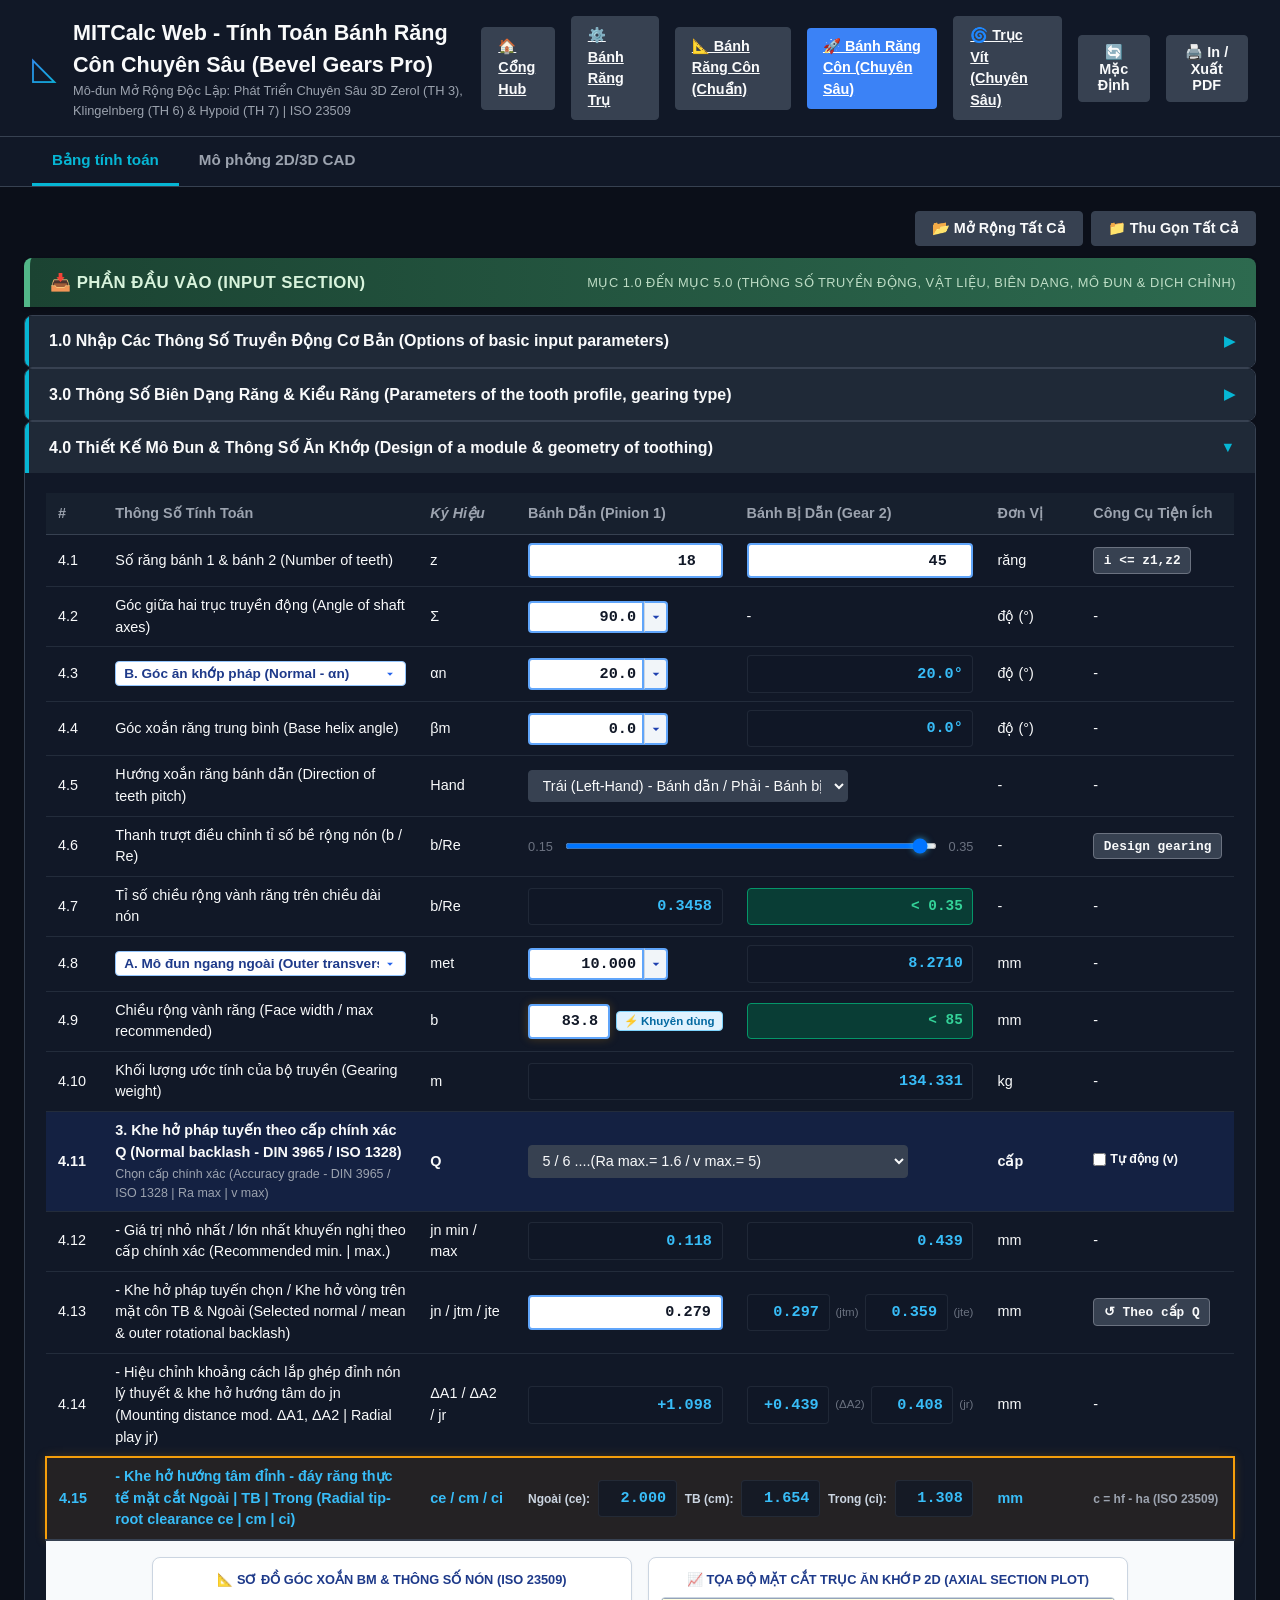
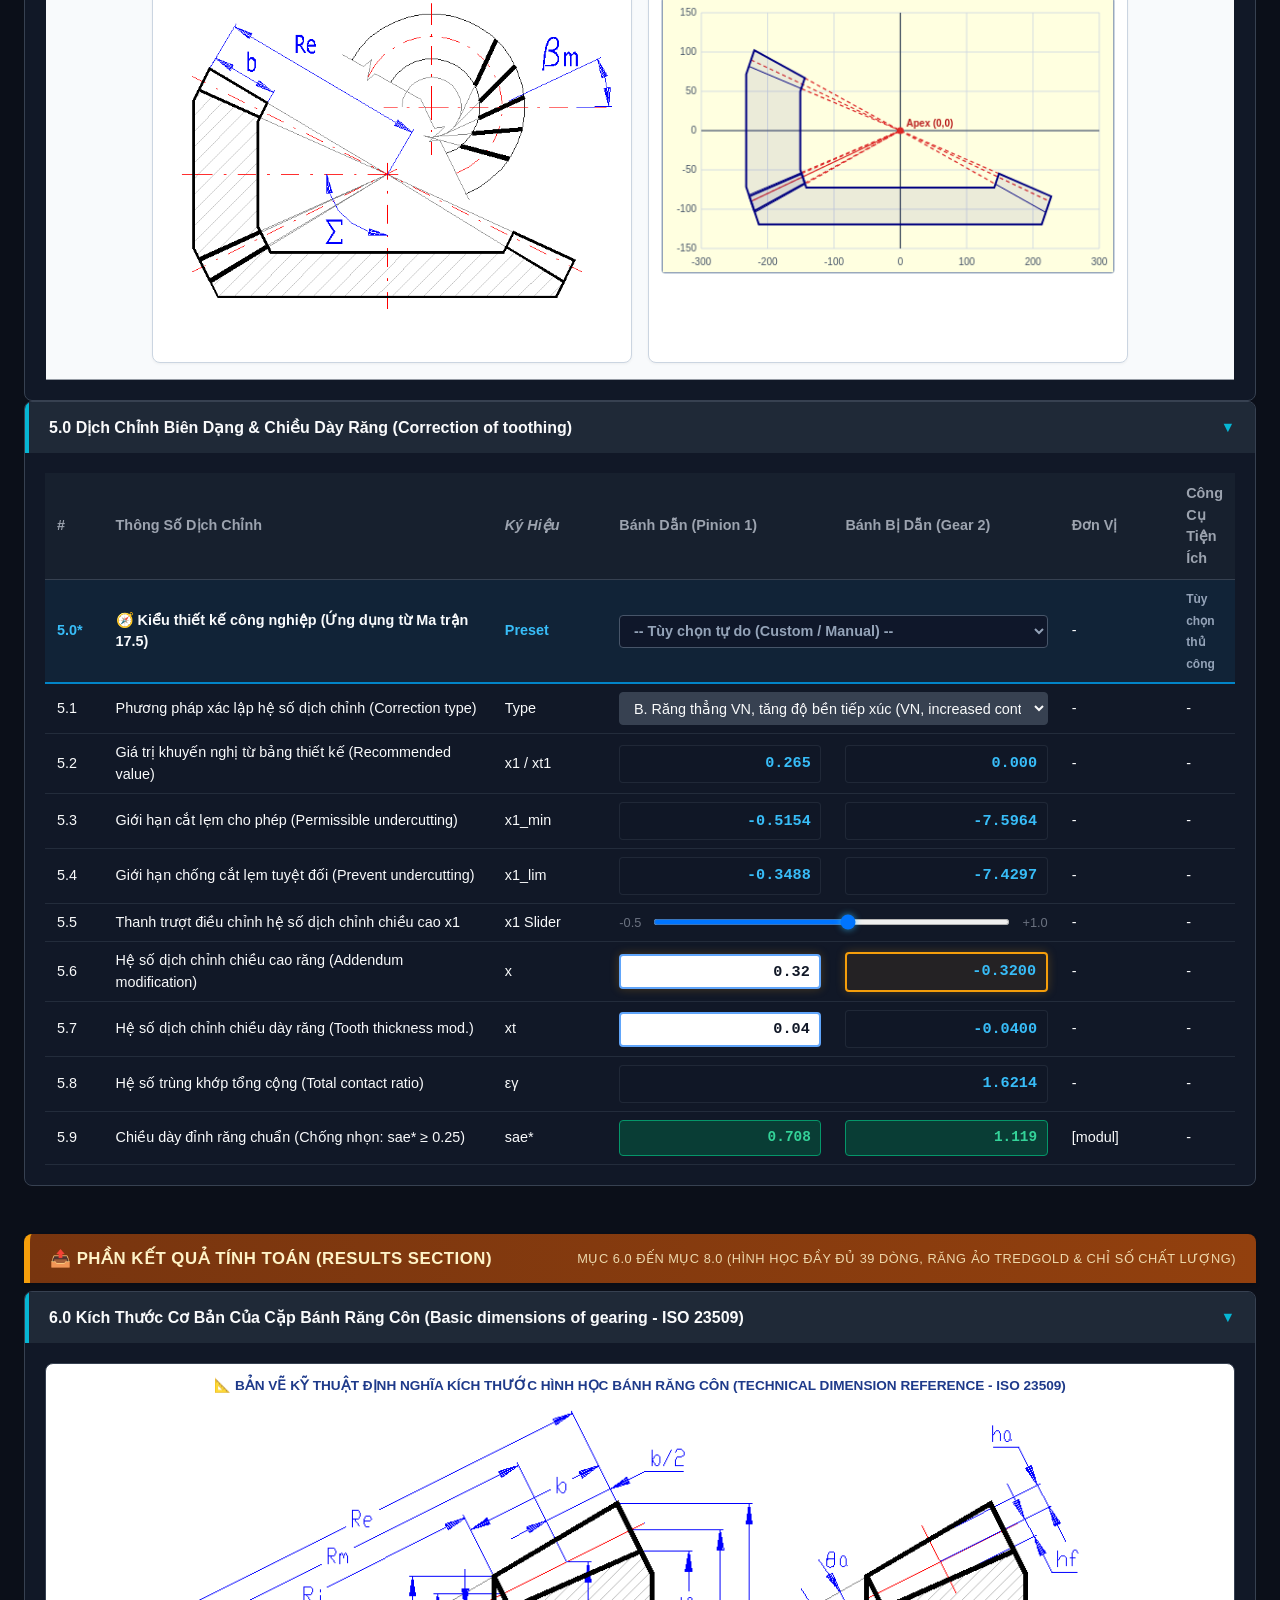
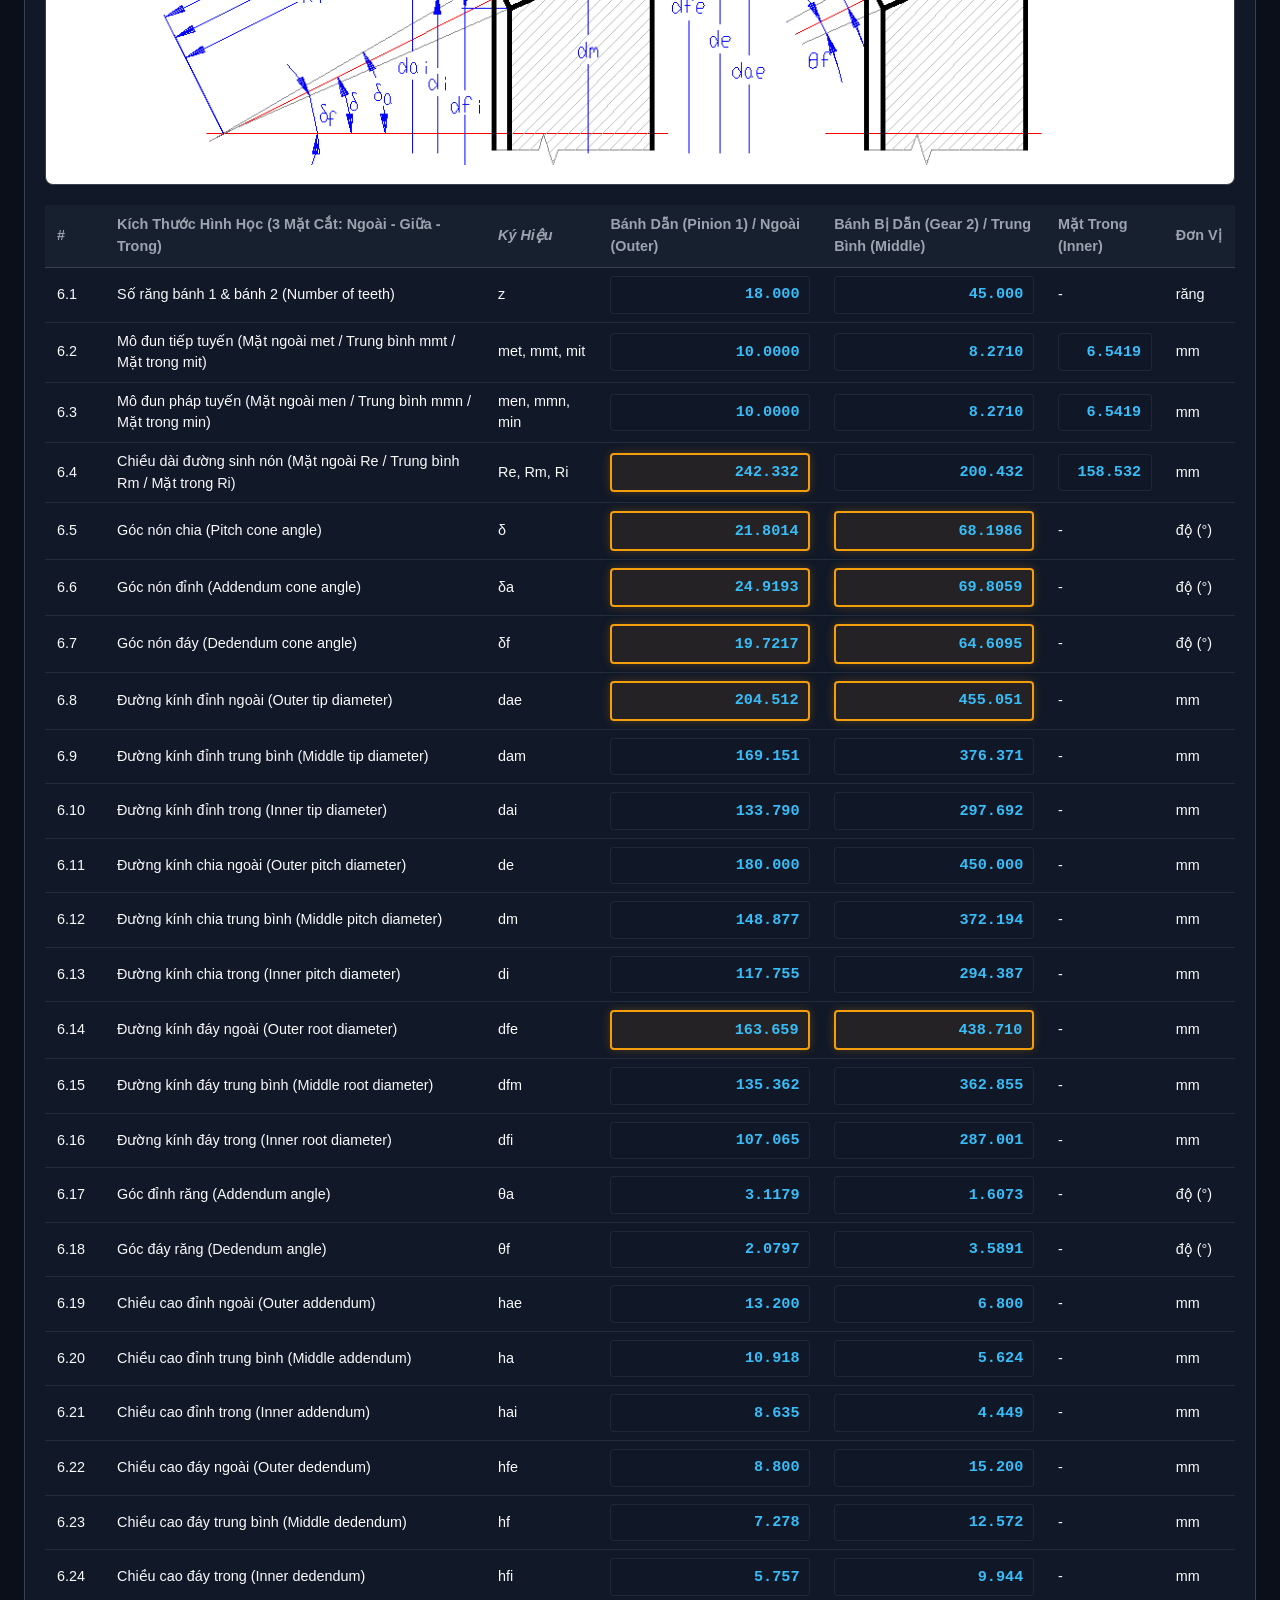
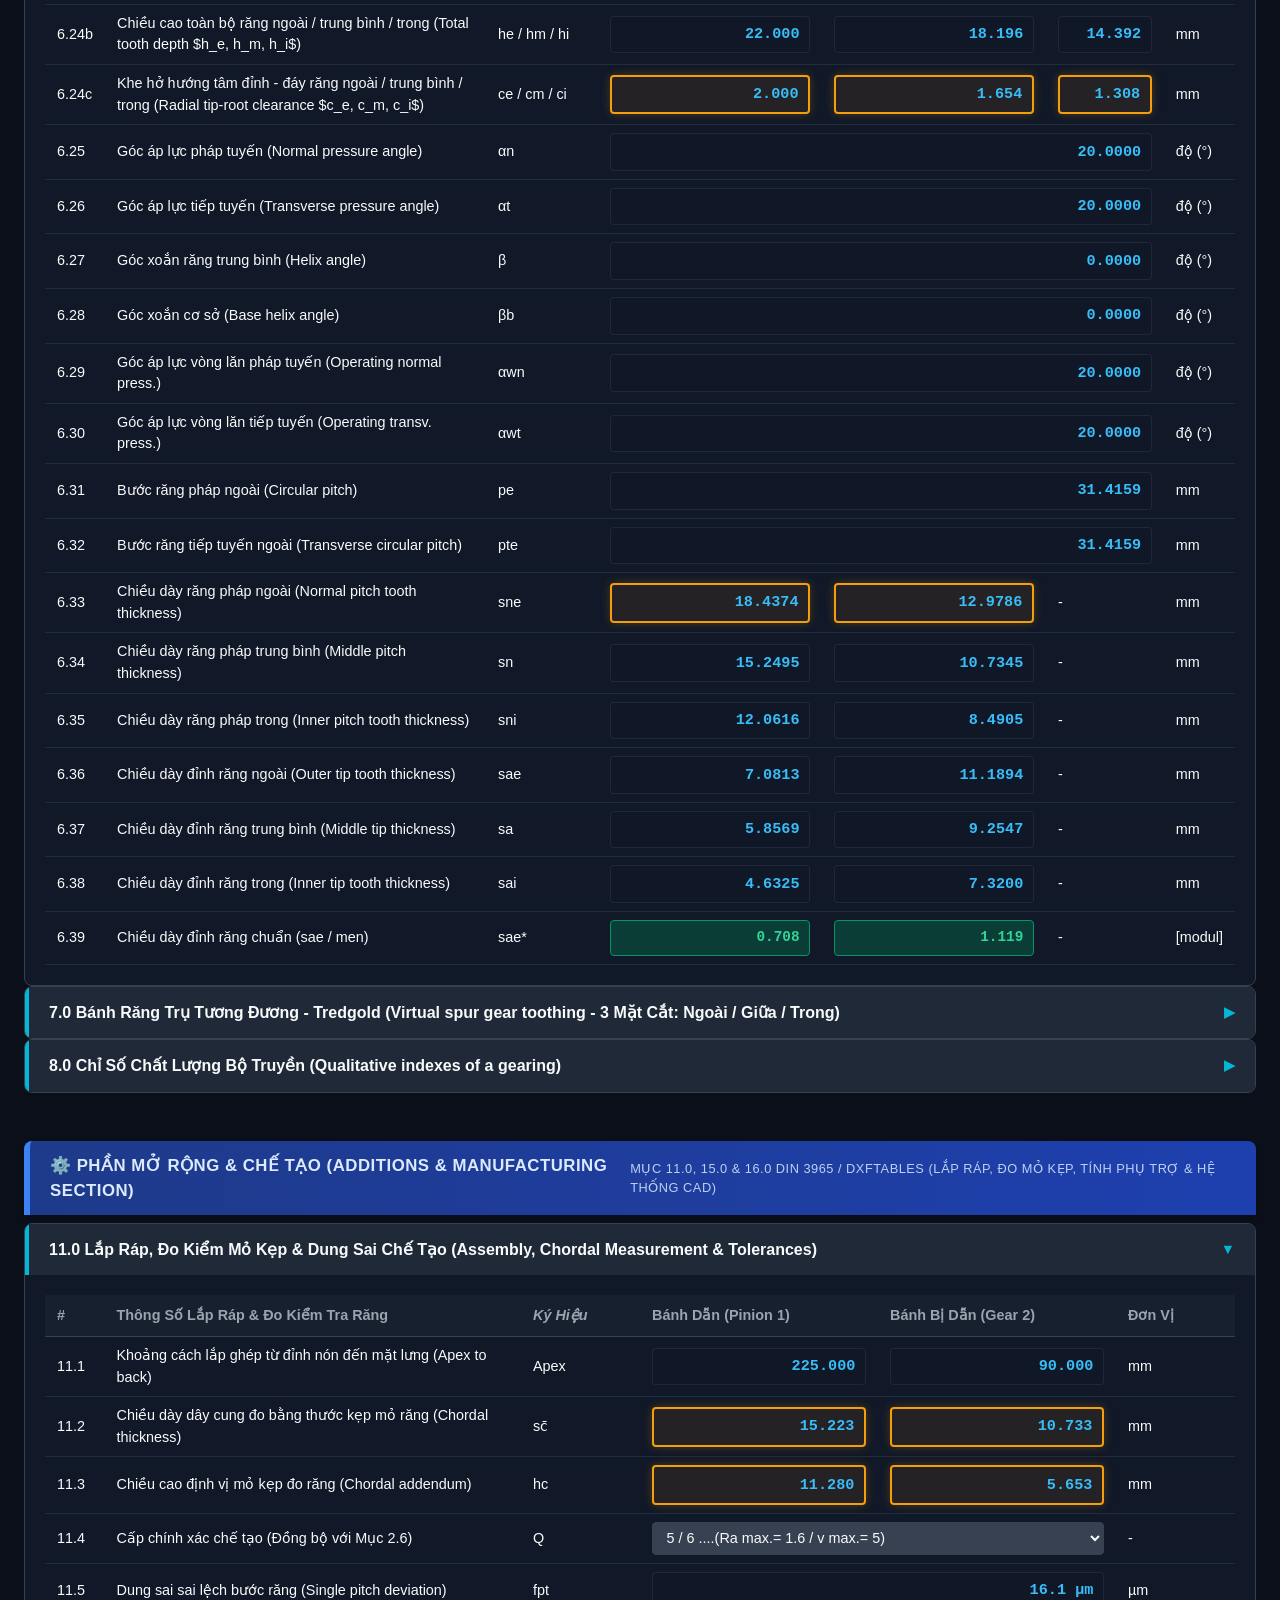
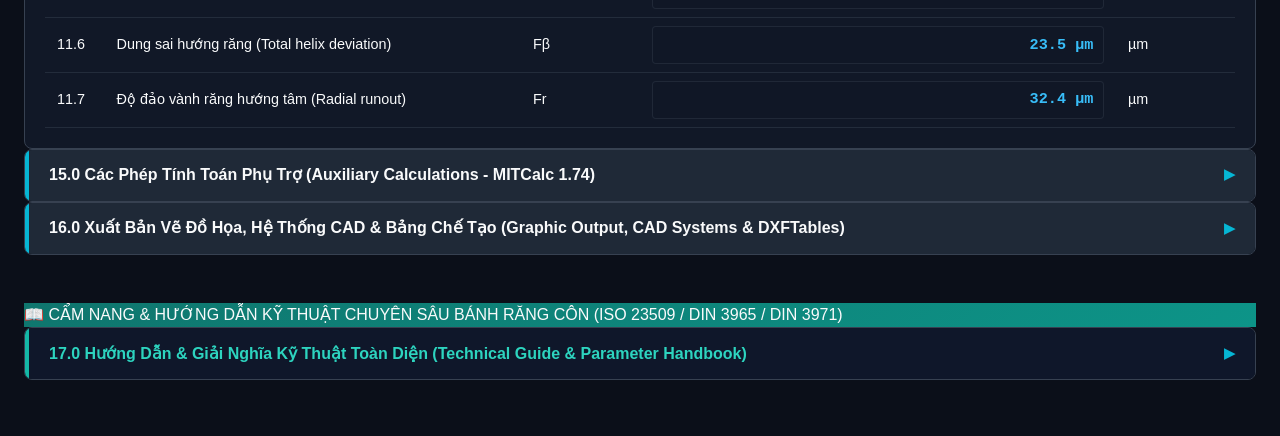
==== modules/bevel-gear-advanced/index.html @ fa15708c "feat: initialize 5-module architecture with independent bevel-gear-advanced and worm-gear-advanced m" ====
<!DOCTYPE html>
<html lang="vi">
<head>
    <meta charset="UTF-8">
    <meta name="viewport" content="width=device-width, initial-scale=1.0">
    <title>MITCalc Web - Tính Toán Bánh Răng Côn (Bevel Gears)</title>
    <link rel="stylesheet" href="../../shared/css/engineering-theme.css">
    <style>
        .highlight-key-param {
            border: 2px solid #f59e0b !important;
            color: #38bdf8 !important;
            font-weight: 800 !important;
            background-color: rgba(245, 158, 11, 0.08) !important;
            box-shadow: 0 0 10px rgba(245, 158, 11, 0.25) !important;
        }
        .input-eng.user-input {
            background-color: #ffffff !important;
            color: #111827 !important;
            border: 2px solid #60a5fa !important;
            font-weight: 700;
        }
        .input-eng.user-input:focus {
            border-color: #2563eb !important;
            box-shadow: 0 0 0 3px rgba(37, 99, 235, 0.3) !important;
        }
    </style>
</head>
<body>
    <!-- Main Application Header -->
    <header class="app-header">
        <div class="logo-area">
            <div class="logo-icon">◺</div>
            <div class="logo-text">
                <h1>MITCalc Web - Tính Toán Bánh Răng Côn Chuyên Sâu (Bevel Gears Pro)</h1>
                <p>Mô-đun Mở Rộng Độc Lập: Phát Triển Chuyên Sâu 3D Zerol (TH 3), Klingelnberg (TH 6) &amp; Hypoid (TH 7) | ISO 23509</p>
            </div>
        </div>
        <div class="header-controls">
            <a href="../../index.html" class="btn btn-secondary">🏠 Cổng Hub</a>
            <a href="../spur-gear/index.html" class="btn btn-secondary">⚙️ Bánh Răng Trụ</a>
            <a href="../bevel-gear/index.html" class="btn btn-secondary">📐 Bánh Răng Côn (Chuẩn)</a>
            <a href="index.html" class="btn btn-primary">🚀 Bánh Răng Côn (Chuyên Sâu)</a>
            <a href="../worm-gear-advanced/index.html" class="btn btn-secondary">🌀 Trục Vít (Chuyên Sâu)</a>
            <button type="button" class="btn btn-secondary" id="btnResetDefaults">🔄 Mặc Định</button>
            <button type="button" class="btn btn-secondary" id="btnPrintReport">🖨️ In / Xuất PDF</button>
        </div>
    </header>

    <!-- Navigation Tabs -->
    <nav class="tab-navigation">
        <button type="button" class="tab-btn active" data-target="tabCalculator">Bảng tính toán</button>
        <button type="button" class="tab-btn" data-target="tabCanvas">Mô phỏng 2D/3D CAD</button>
    </nav>

    <!-- Main Container -->
    <main class="main-container">
        <!-- ========================================================================= -->
        <!-- TAB 1: CALCULATOR (STANDARDIZED ACCORDION)                                 -->
        <!-- ========================================================================= -->
        <div id="tabCalculator" class="tab-pane active">
            <!-- Global Accordion Toolbar -->
            <div class="global-accordion-toolbar" style="display: flex; justify-content: flex-end; gap: 0.5rem; margin-bottom: 0.75rem;">
                <button type="button" class="btn btn-secondary" id="btnExpandAll">📂 Mở Rộng Tất Cả</button>
                <button type="button" class="btn btn-secondary" id="btnCollapseAll">📁 Thu Gọn Tất Cả</button>
            </div>

            <div class="accordion-group">

                <!-- ################################################################# -->
                <!-- MASTER BLOCK 1: INPUT SECTION (Thanh Xanh Lá Cây Chuẩn MITCalc)   -->
                <!-- ################################################################# -->
                <div class="master-block">
                    <div class="master-header master-input">
                        <span>📥 Phần Đầu Vào (Input Section)</span>
                        <span style="font-size: 0.8rem; font-weight: normal; opacity: 0.85;">Mục 1.0 đến Mục 5.0 (Thông Số Truyền Động, Vật Liệu, Biên Dạng, Mô Đun & Dịch Chỉnh)</span>
                    </div>

                    <!-- SECTION 1.0: Options of basic input parameters -->
                    <div class="calc-section collapsed">
                        <div class="section-header">
                            <h3>1.0 Nhập Các Thông Số Truyền Động Cơ Bản (Options of basic input parameters)</h3>
                            <span class="section-toggle">▶</span>
                        </div>
                        <div class="section-body">
                            <table class="calc-table">
                                <thead>
                                    <tr>
                                        <th class="col-idx">#</th>
                                        <th class="col-param">Thông Số Tính Toán</th>
                                        <th class="col-sym">Ký Hiệu</th>
                                        <th class="col-val1">Bánh Dẫn (Pinion 1)</th>
                                        <th class="col-val2">Bánh Bị Dẫn (Gear 2)</th>
                                        <th class="col-unit">Đơn Vị</th>
                                        <th style="width: 15%;">Công Cụ Tiện Ích</th>
                                    </tr>
                                </thead>
                                <tbody>
                                    <tr>
                                        <td>1.1</td>
                                        <td>Công suất truyền động (Transferred power)</td>
                                        <td>P</td>
                                        <td><input type="text" inputmode="decimal" class="input-eng user-input" data-key="P" id="inp_P" value="50"></td>
                                        <td>-</td>
                                        <td>kW</td>
                                        <td>-</td>
                                    </tr>
                                    <tr>
                                        <td>1.2</td>
                                        <td>Tốc độ quay (Speed Pinion / Gear)</td>
                                        <td>n</td>
                                        <td><input type="text" inputmode="decimal" class="input-eng user-input" data-key="n1" id="inp_n1" value="1000"></td>
                                        <td><input type="text" inputmode="decimal" class="input-eng user-input" data-key="n2" id="inp_n2" value="400"></td>
                                        <td>vòng/phút</td>
                                        <td><button type="button" class="btn-smart" id="btn_i_n1n2" title="Tính tỉ số truyền i từ n1 và n2">i &lt;= n1,n2</button></td>
                                    </tr>
                                    <tr>
                                        <td>1.3</td>
                                        <td>Mô-men xoắn danh nghĩa (Torsional moment)</td>
                                        <td>Mk</td>
                                        <td><span class="output-eng" id="out_Mk1">477.46</span></td>
                                        <td><span class="output-eng" id="out_Mk2">1173.22</span></td>
                                        <td>N.m</td>
                                        <td><button type="button" class="btn-smart" id="btn_Pw_Mkn" title="Tính công suất Pw từ Mk1 và n1">Pw &lt;= Mk,n</button></td>
                                    </tr>
                                    <tr>
                                        <td>1.4</td>
                                        <td>Tỉ số truyền yêu cầu (Transmission ratio / from table)</td>
                                        <td>i_req</td>
                                        <td>
                                            <div class="combo-box-group">
                                                <input type="text" inputmode="decimal" class="input-eng user-input combo-input" data-key="i_req" id="inp_i_req" value="2.5000">
                                                <select id="sel_std_ratio" class="combo-arrow-select" title="Chọn tỉ số truyền tiêu chuẩn T_i">
                                                    <option value="" disabled selected></option>
                                                    <option value="1.00">1.00</option>
                                                    <option value="1.12">1.12</option>
                                                    <option value="1.25">1.25</option>
                                                    <option value="1.40">1.40</option>
                                                    <option value="1.60">1.60</option>
                                                    <option value="1.80">1.80</option>
                                                    <option value="2.00">2.00</option>
                                                    <option value="2.24">2.24</option>
                                                    <option value="2.50">2.50</option>
                                                    <option value="2.80">2.80</option>
                                                    <option value="3.15">3.15</option>
                                                    <option value="3.55">3.55</option>
                                                    <option value="4.00">4.00</option>
                                                    <option value="4.50">4.50</option>
                                                    <option value="5.00">5.00</option>
                                                    <option value="5.60">5.60</option>
                                                    <option value="6.30">6.30</option>
                                                    <option value="7.10">7.10</option>
                                                    <option value="8.00">8.00</option>
                                                    <option value="9.00">9.00</option>
                                                    <option value="10.00">10.00</option>
                                                    <option value="11.20">11.20</option>
                                                    <option value="12.50">12.50</option>
                                                    <option value="14.00">14.00</option>
                                                    <option value="16.00">16.00</option>
                                                    <option value="18.00">18.00</option>
                                                    <option value="20.00">20.00</option>
                                                </select>
                                            </div>
                                        </td>
                                        <td>-</td>
                                        <td>-</td>
                                        <td>-</td>
                                    </tr>
                                    <tr>
                                        <td>1.5</td>
                                        <td>Tỉ số truyền thực tế / Độ lệch (Actual ratio / deviation)</td>
                                        <td>i</td>
                                        <td><span class="output-eng" id="out_i_act">2.5000</span></td>
                                        <td><span class="output-eng" id="out_i_dev">0.00%</span></td>
                                        <td>-</td>
                                        <td>-</td>
                                    </tr>
                                </tbody>
                            </table>
                        </div>
                    </div>

                    <!-- SECTION 3.0: Parameters of the tooth profile, gearing type -->
                    <div class="calc-section collapsed">
                        <div class="section-header">
                            <h3>3.0 Thông Số Biên Dạng Răng & Kiểu Răng (Parameters of the tooth profile, gearing type)</h3>
                            <span class="section-toggle">▶</span>
                        </div>
                        <div class="section-body">
                            <table class="calc-table">
                                <thead>
                                    <tr>
                                        <th class="col-idx">#</th>
                                        <th class="col-param">Thông Số Biên Dạng</th>
                                        <th class="col-sym">Ký Hiệu</th>
                                        <th class="col-val1">Bánh Dẫn (Pinion 1)</th>
                                        <th class="col-val2">Bánh Bị Dẫn (Gear 2)</th>
                                        <th class="col-unit">Đơn Vị</th>
                                        <th style="width: 15%;">Công Cụ Tiện Ích</th>
                                    </tr>
                                </thead>
                                <tbody>
                                    <tr>
                                        <td>3.1</td>
                                        <td>Đường cong răng / Kiểu răng côn (Type of toothing)</td>
                                        <td>Type</td>
                                        <td colspan="2">
                                            <select class="select-eng" id="selGearingType" style="width: 100%; max-width: 440px;">
                                                <option value="straight_type1" selected>A,B. Đường thẳng, loại I (Thẳng &amp; nghiêng tiêu chuẩn)</option>
                                                <option value="gleason">C. Cung tròn, loại II (Răng xoắn Gleason)</option>
                                                <option value="zerol" style="color: #f59e0b; font-weight: 700; background: #1e293b;">⚠️ D. Cung tròn, Beta=0, loại II (Răng Zerol) [Chỉ tính toán, chưa dựng 3D]</option>
                                                <option value="klingelnberg" style="color: #f59e0b; font-weight: 700; background: #1e293b;">⚠️ E,F. Thân khai, Epicycloide, loại III (Klingelnberg, Oerlikon) [Chỉ tính toán, chưa dựng 3D]</option>
                                            </select>
                                        </td>
                                        <td>-</td>
                                        <td>-</td>
                                    </tr>
                                    <tr>
                                        <td>3.2</td>
                                        <td>Hệ số chiều cao đỉnh răng danh nghĩa (Addendum)</td>
                                        <td>ha0*</td>
                                        <td><input type="text" inputmode="decimal" class="input-eng user-input" data-key="ha0" value="1.000"></td>
                                        <td><input type="text" inputmode="decimal" class="input-eng user-input" value="1.000"></td>
                                        <td>[modul]</td>
                                        <td>-</td>
                                    </tr>
                                    <tr>
                                        <td>3.3</td>
                                        <td>Hệ số khe hở chân răng (Unit head clearance)</td>
                                        <td>c0*</td>
                                        <td><input type="text" inputmode="decimal" class="input-eng user-input" data-key="c0" value="0.200"></td>
                                        <td><input type="text" inputmode="decimal" class="input-eng user-input" value="0.200"></td>
                                        <td>[modul]</td>
                                        <td>-</td>
                                    </tr>
                                    <tr>
                                        <td>3.4</td>
                                        <td>Hệ số bán kính lượn chân răng khuyến nghị</td>
                                        <td>rf_rec*</td>
                                        <td><span class="cell-limit">0.286</span></td>
                                        <td><span class="cell-limit">0.286</span></td>
                                        <td>[modul]</td>
                                        <td>-</td>
                                    </tr>
                                    <tr>
                                        <td>3.5</td>
                                        <td>Hệ số bán kính lượn chân răng thiết kế</td>
                                        <td>rf*</td>
                                        <td><input type="text" inputmode="decimal" class="input-eng user-input" value="0.286"></td>
                                        <td><input type="text" inputmode="decimal" class="input-eng user-input" value="0.286"></td>
                                        <td>[modul]</td>
                                        <td>-</td>
                                    </tr>
                                </tbody>
                            </table>
                        </div>
                    </div>

                    <!-- SECTION 4.0: Design of a module and geometry of toothing -->
                    <div class="calc-section">
                        <div class="section-header">
                            <h3>4.0 Thiết Kế Mô Đun & Thông Số Ăn Khớp (Design of a module & geometry of toothing)</h3>
                            <span class="section-toggle">▼</span>
                        </div>
                        <div class="section-body">
                            <table class="calc-table">
                                <thead>
                                    <tr>
                                        <th class="col-idx">#</th>
                                        <th class="col-param">Thông Số Tính Toán</th>
                                        <th class="col-sym">Ký Hiệu</th>
                                        <th class="col-val1">Bánh Dẫn (Pinion 1)</th>
                                        <th class="col-val2">Bánh Bị Dẫn (Gear 2)</th>
                                        <th class="col-unit">Đơn Vị</th>
                                        <th style="width: 15%;">Công Cụ Tiện Ích</th>
                                    </tr>
                                </thead>
                                <tbody>
                                    <tr>
                                        <td>4.1</td>
                                        <td>Số răng bánh 1 & bánh 2 (Number of teeth)</td>
                                        <td>z</td>
                                        <td><input type="number" class="input-eng user-input" data-key="z1" id="inp_z1" value="18" step="1"></td>
                                        <td><input type="number" class="input-eng user-input" data-key="z2" id="inp_z2" value="45" step="1"></td>
                                        <td>răng</td>
                                        <td><button type="button" class="btn-smart" id="btn_i_z1z2" title="Tính tỉ số truyền i từ z1 và z2">i &lt;= z1,z2</button></td>
                                    </tr>
                                    <tr>
                                        <td>4.2</td>
                                        <td>Góc giữa hai trục truyền động (Angle of shaft axes)</td>
                                        <td>Σ</td>
                                        <td>
                                            <div class="combo-box-group">
                                                <input type="text" inputmode="decimal" class="input-eng user-input combo-input" data-key="Sigma" id="inp_Sigma" value="90.0">
                                                <select id="sel_std_sigma" class="combo-arrow-select" title="Chọn góc trục tiêu chuẩn T_AngleList">
                                                    <option value="" disabled selected></option>
                                                    <option value="60.0">60.0°</option>
                                                    <option value="70.0">70.0°</option>
                                                    <option value="80.0">80.0°</option>
                                                    <option value="90.0">90.0° (Vuông góc)</option>
                                                    <option value="100.0">100.0°</option>
                                                    <option value="110.0">110.0°</option>
                                                    <option value="120.0">120.0°</option>
                                                </select>
                                            </div>
                                        </td>
                                        <td>-</td>
                                        <td>độ (°)</td>
                                        <td>-</td>
                                    </tr>
                                    <tr>
                                        <td>4.3</td>
                                        <td>
                                            <div style="display: flex; align-items: center; gap: 0.5rem;">
                                                <select id="selPressureAngleType" class="param-type-select" title="Chọn loại góc ăn khớp T_TypePressAngle">
                                                    <option value="normal" selected>B. Góc ăn khớp pháp (Normal - αn)</option>
                                                    <option value="transverse">A. Góc ăn khớp ngang (Transverse - αt)</option>
                                                </select>
                                            </div>
                                        </td>
                                        <td><span id="sym_alfa">αn</span></td>
                                        <td>
                                            <div class="combo-box-group">
                                                <input type="text" inputmode="decimal" class="input-eng user-input combo-input" data-key="alfa" id="inp_alfa" value="20.0">
                                                <select id="sel_std_alpha" class="combo-arrow-select" title="Chọn góc ăn khớp tiêu chuẩn T_AlfaList">
                                                    <option value="" disabled selected></option>
                                                    <option value="14.5">14.5° (Cổ điển)</option>
                                                    <option value="15.0">15.0°</option>
                                                    <option value="17.5">17.5°</option>
                                                    <option value="20.0">20.0° (Tiêu chuẩn ISO)</option>
                                                    <option value="22.0">22.0°</option>
                                                    <option value="25.0">25.0° (Tải nặng)</option>
                                                </select>
                                            </div>
                                        </td>
                                        <td><span class="output-eng" id="out_sec4_alfa_comp" title="Góc ăn khớp tương ứng (αn / αt)">17.5°</span></td>
                                        <td>độ (°)</td>
                                        <td>-</td>
                                    </tr>
                                    <tr>
                                        <td>4.4</td>
                                        <td>Góc xoắn răng trung bình (Base helix angle)</td>
                                        <td>βm</td>
                                        <td>
                                            <div class="combo-box-group">
                                                <input type="text" inputmode="decimal" class="input-eng user-input combo-input" data-key="beta" id="inp_beta" value="0.0">
                                                <select id="sel_std_beta" class="combo-arrow-select" title="Chọn góc xoắn tiêu chuẩn T_BetaList">
                                                    <option value="" disabled selected></option>
                                                    <option value="0.0">0.0° (Răng thẳng)</option>
                                                    <option value="20.0">20.0°</option>
                                                    <option value="25.0">25.0°</option>
                                                    <option value="30.0">30.0° (Gleason tiêu chuẩn)</option>
                                                    <option value="35.0">35.0° (Ăn khớp êm)</option>
                                                    <option value="40.0">40.0°</option>
                                                    <option value="45.0">45.0°</option>
                                                </select>
                                            </div>
                                        </td>
                                        <td><span class="output-eng" id="out_sec4_beta2">0.0</span></td>
                                        <td>độ (°)</td>
                                        <td>-</td>
                                    </tr>
                                    <tr>
                                        <td>4.5</td>
                                        <td>Hướng xoắn răng bánh dẫn (Direction of teeth pitch)</td>
                                        <td>Hand</td>
                                        <td colspan="2">
                                            <select class="select-eng" id="selToothHand" style="width: 100%; max-width: 320px;">
                                                <option value="left" selected>Trái (Left-Hand) - Bánh dẫn / Phải - Bánh bị dẫn</option>
                                                <option value="right">Phải (Right-Hand) - Bánh dẫn / Trái - Bánh bị dẫn</option>
                                            </select>
                                        </td>
                                        <td>-</td>
                                        <td>-</td>
                                    </tr>
                                    <tr>
                                        <td>4.6</td>
                                        <td>Thanh trượt điều chỉnh tỉ số bề rộng nón (b / Re)</td>
                                        <td>b/Re</td>
                                        <td colspan="2">
                                            <div class="slider-container">
                                                <span style="font-size: 0.8rem; color: var(--text-muted);">0.15</span>
                                                <input type="range" class="slider-eng" id="slider_b_Re" min="0.15" max="0.35" step="0.005" value="0.3458">
                                                <span style="font-size: 0.8rem; color: var(--text-muted);">0.35</span>
                                            </div>
                                        </td>
                                        <td>-</td>
                                        <td><button type="button" class="btn-smart" id="btn_design_gearing">Design gearing</button></td>
                                    </tr>
                                    <tr>
                                        <td>4.7</td>
                                        <td>Tỉ số chiều rộng vành răng trên chiều dài nón</td>
                                        <td>b/Re</td>
                                        <td><span class="output-eng" id="out_sec4_b_Re">0.3458</span></td>
                                        <td><span class="cell-limit">&lt; 0.35</span></td>
                                        <td>-</td>
                                        <td>-</td>
                                    </tr>
                                    <tr>
                                        <td>4.8</td>
                                        <td>
                                            <div style="display: flex; align-items: center; gap: 0.5rem;">
                                                <select id="selModuleType" class="param-type-select" title="Chọn loại mô đun T_TypeoffModule">
                                                    <option value="transverse_outer" selected>A. Mô đun ngang ngoài (Outer transverse module - met)</option>
                                                    <option value="normal_mean">B. Mô đun pháp trung bình (Mean normal module - mmn)</option>
                                                </select>
                                            </div>
                                        </td>
                                        <td><span id="sym_module">met</span></td>
                                        <td>
                                            <div class="combo-box-group">
                                                <input type="text" inputmode="decimal" class="input-eng user-input combo-input" data-key="mmn" id="inp_mmn" value="10.000">
                                                <select id="sel_std_module" class="combo-arrow-select" title="Chọn mô đun tiêu chuẩn T_modul">
                                                    <option value="" disabled selected></option>
                                                    <option value="1.0">1.0 mm</option>
                                                    <option value="1.25">1.25 mm</option>
                                                    <option value="1.5">1.5 mm</option>
                                                    <option value="1.75">1.75 mm</option>
                                                    <option value="2.0">2.0 mm</option>
                                                    <option value="2.25">2.25 mm</option>
                                                    <option value="2.5">2.5 mm</option>
                                                    <option value="2.75">2.75 mm</option>
                                                    <option value="3.0">3.0 mm</option>
                                                    <option value="3.5">3.5 mm</option>
                                                    <option value="4.0">4.0 mm</option>
                                                    <option value="4.5">4.5 mm</option>
                                                    <option value="5.0">5.0 mm</option>
                                                    <option value="5.5">5.5 mm</option>
                                                    <option value="6.0">6.0 mm</option>
                                                    <option value="7.0">7.0 mm</option>
                                                    <option value="8.0">8.0 mm</option>
                                                    <option value="9.0">9.0 mm</option>
                                                    <option value="10.0">10.0 mm</option>
                                                    <option value="11.0">11.0 mm</option>
                                                    <option value="12.0">12.0 mm</option>
                                                    <option value="14.0">14.0 mm</option>
                                                    <option value="16.0">16.0 mm</option>
                                                    <option value="18.0">18.0 mm</option>
                                                    <option value="20.0">20.0 mm</option>
                                                    <option value="22.0">22.0 mm</option>
                                                    <option value="25.0">25.0 mm</option>
                                                </select>
                                            </div>
                                        </td>
                                        <td><span class="output-eng" id="out_sec4_module_comp" title="Mô đun ngang ngoài met tương ứng">11.547</span></td>
                                        <td>mm</td>
                                        <td>-</td>
                                    </tr>
                                    <tr>
                                        <td>4.9</td>
                                        <td>Chiều rộng vành răng (Face width / max recommended)</td>
                                        <td>b</td>
                                        <td>
                                            <div style="display: flex; align-items: center; gap: 6px;">
                                                <input type="text" inputmode="decimal" class="input-eng user-input highlight-key-param" data-key="b" id="inp_b" value="117.0" style="flex: 1;">
                                                <button type="button" class="btn btn-sm" id="btn_rec_b" title="Tự động tính chiều rộng vành răng khuyên dùng hài hòa" style="padding: 2px 7px; font-size: 0.72rem; white-space: nowrap; background: #e0f2fe; color: #0369a1; border: 1px solid #7dd3fc; border-radius: 4px; font-weight: 700; cursor: pointer;">⚡ Khuyên dùng</button>
                                            </div>
                                        </td>
                                        <td><span class="cell-limit" id="out_sec4_bmax">&lt; 118</span></td>
                                        <td>mm</td>
                                        <td>-</td>
                                    </tr>
                                    <tr>
                                        <td>4.10</td>
                                        <td>Khối lượng ước tính của bộ truyền (Gearing weight)</td>
                                        <td>m</td>
                                        <td colspan="2"><span class="output-eng" id="out_sec4_mass">134.331</span></td>
                                        <td>kg</td>
                                        <td>-</td>
                                    </tr>
                                    <tr style="background: rgba(30, 58, 138, 0.28); font-weight: 700;">
                                        <td>4.11</td>
                                        <td>
                                            <div><strong>3. Khe hở pháp tuyến theo cấp chính xác Q (Normal backlash - DIN 3965 / ISO 1328)</strong></div>
                                            <div style="font-size: 0.78rem; color: var(--text-secondary); font-weight: normal; margin-top: 2px;">
                                                Chọn cấp chính xác (Accuracy grade - DIN 3965 / ISO 1328 | Ra max | v max)
                                            </div>
                                        </td>
                                        <td>Q</td>
                                        <td colspan="2">
                                            <select id="selAccuracySec4" class="select-eng" style="width: 100%; max-width: 380px;">
                                                <option value="3">2 / 3 .... (Ra max.= 0.2 / v max.= 50)</option>
                                                <option value="4">3 / 4 .... (Ra max.= 0.4 / v max.= 40)</option>
                                                <option value="5">4 / 5 .... (Ra max.= 0.8 / v max.= 30)</option>
                                                <option value="6" selected>5 / 6 .... (Ra max.= 1.6 / v max.= 20)</option>
                                                <option value="7">6 / 7 .... (Ra max.= 1.6 / v max.= 12)</option>
                                                <option value="8">7 / 8 .... (Ra max.= 3.2 / v max.= 8)</option>
                                                <option value="9">8 / 9 .... (Ra max.= 6.3 / v max.= 5)</option>
                                                <option value="10">9 / 10 .. (Ra max.= 12.5 / v max.= 3)</option>
                                                <option value="11">10 / 11 .. (Ra max.= 25 / v max.= 3)</option>
                                                <option value="12">11 / 12 .. (Ra max.= 50 / v max.= 2)</option>
                                            </select>
                                        </td>
                                        <td>cấp</td>
                                        <td>
                                            <label style="display: inline-flex; align-items: center; gap: 4px; cursor: pointer; font-size: 0.78rem; white-space: nowrap;" title="Tự động chọn cấp chính xác theo vận tốc vòng v">
                                                <input type="checkbox" id="chkBevelAutoAccuracy"> Tự động (v)
                                            </label>
                                        </td>
                                    </tr>
                                    <tr>
                                        <td>4.12</td>
                                        <td>- Giá trị nhỏ nhất / lớn nhất khuyến nghị theo cấp chính xác (Recommended min. | max.)</td>
                                        <td>jn min / max</td>
                                        <td><span class="output-eng" id="out_bevel_jn_min">0.140</span></td>
                                        <td><span class="output-eng" id="out_bevel_jn_max">0.521</span></td>
                                        <td>mm</td>
                                        <td>-</td>
                                    </tr>
                                    <tr>
                                        <td>4.13</td>
                                        <td>- Khe hở pháp tuyến chọn / Khe hở vòng trên mặt côn TB &amp; Ngoài (Selected normal / mean &amp; outer rotational backlash)</td>
                                        <td>jn / jtm / jte</td>
                                        <td>
                                            <input type="text" inputmode="decimal" class="input-eng user-input" id="inp_bevel_jn" value="0.3305" title="Tự động theo cấp chính xác Q, có thể nhập lại theo chế độ gia công">
                                        </td>
                                        <td>
                                            <div style="display:flex; align-items:center; gap:6px;">
                                                <span class="output-eng" id="out_bevel_jtm" style="flex:1;" title="Khe hở vòng mặt côn trung bình jtm">0.4258</span>
                                                <small style="font-size:0.72rem; color:var(--text-muted); white-space:nowrap;">(jtm)</small>
                                                <span class="output-eng" id="out_bevel_jte" style="flex:1;" title="Khe hở vòng mặt côn ngoài jte">0.5179</span>
                                                <small style="font-size:0.72rem; color:var(--text-muted); white-space:nowrap;">(jte)</small>
                                            </div>
                                        </td>
                                        <td>mm</td>
                                        <td>
                                            <button type="button" class="btn-smart" id="btnResetBevelJnAuto" title="Đặt lại khe hở jn tự động theo cấp chính xác đã chọn">↺ Theo cấp Q</button>
                                        </td>
                                    </tr>
                                    <tr>
                                        <td>4.14</td>
                                        <td>- Hiệu chỉnh khoảng cách lắp ghép đỉnh nón lý thuyết &amp; khe hở hướng tâm do jn (Mounting distance mod. ΔA1, ΔA2 | Radial play jr)</td>
                                        <td>ΔA1 / ΔA2 / jr</td>
                                        <td><span class="output-eng" id="out_bevel_dA1">0.1301</span></td>
                                        <td>
                                            <div style="display:flex; align-items:center; gap:6px;">
                                                <span class="output-eng" id="out_bevel_dA2" style="flex:1;">0.5204</span>
                                                <small style="font-size:0.72rem; color:var(--text-muted); white-space:nowrap;">(ΔA2)</small>
                                                <span class="output-eng" id="out_bevel_jr" style="flex:1;" title="Khe hở hướng tâm sinh ra do khe hở cạnh răng pháp tuyến jr = jn / (2·sin αn)">0.4832</span>
                                                <small style="font-size:0.72rem; color:var(--text-muted); white-space:nowrap;">(jr)</small>
                                            </div>
                                        </td>
                                        <td>mm</td>
                                        <td>-</td>
                                    </tr>
                                    <tr class="highlight-key-param">
                                        <td>4.15</td>
                                        <td>- Khe hở hướng tâm đỉnh - đáy răng thực tế mặt cắt Ngoài | TB | Trong (Radial tip-root clearance ce | cm | ci)</td>
                                        <td>ce / cm / ci</td>
                                        <td colspan="2">
                                            <div style="display:flex; align-items:center; gap:8px;">
                                                <small style="color:#cbd5e1; white-space:nowrap;">Ngoài (ce):</small>
                                                <span class="output-eng" id="out_bevel_ce" style="flex:1; font-weight:700;">1.3182</span>
                                                <small style="color:#cbd5e1; white-space:nowrap;">TB (cm):</small>
                                                <span class="output-eng" id="out_bevel_cm" style="flex:1; font-weight:700;">1.3182</span>
                                                <small style="color:#cbd5e1; white-space:nowrap;">Trong (ci):</small>
                                                <span class="output-eng" id="out_bevel_ci" style="flex:1; font-weight:700;">1.3182</span>
                                            </div>
                                        </td>
                                        <td>mm</td>
                                        <td><span style="font-size:0.75rem; color:var(--text-secondary);">c = hf - ha (ISO 23509)</span></td>
                                    </tr>
                                    <!-- Embedded Visual Showcase: Sơ đồ hình học & Tọa độ mặt cắt 2D (Chuẩn MITCalc 1.74 Image 1) -->
                                    <tr>
                                        <td colspan="7" style="padding: 1rem 0.5rem; background: #f8fafc; border-top: 2px solid var(--border-color);">
                                            <div style="display: flex; flex-wrap: wrap; gap: 1rem; justify-content: center; align-items: stretch;">
                                                <div style="flex: 1 1 320px; max-width: 480px; background: #ffffff; padding: 0.75rem; border-radius: 8px; border: 1px solid #cbd5e1; box-shadow: 0 1px 3px rgba(0,0,0,0.05); text-align: center;">
                                                    <div style="font-size: 0.8rem; font-weight: 700; color: #1e3a8a; margin-bottom: 0.5rem; text-transform: uppercase;">
                                                        📐 Sơ Đồ Góc Xoắn βm &amp; Thông Số Nón (ISO 23509)
                                                    </div>
                                                    <img src="images/mitcalc_bevel_sec4_geometry.png" alt="Sơ đồ hình học răng nón" style="max-width: 100%; height: auto; border-radius: 4px;">
                                                </div>
                                                <div style="flex: 1 1 320px; max-width: 480px; background: #ffffff; padding: 0.75rem; border-radius: 8px; border: 1px solid #cbd5e1; box-shadow: 0 1px 3px rgba(0,0,0,0.05); text-align: center;">
                                                    <div style="font-size: 0.8rem; font-weight: 700; color: #1e3a8a; margin-bottom: 0.5rem; text-transform: uppercase;">
                                                        📈 Tọa Độ Mặt Cắt Trục Ăn Khớp 2D (Axial Section Plot)
                                                    </div>
                                                    <canvas id="bevelSec4ChartCanvas" width="460" height="280" style="width: 100%; max-width: 460px; height: auto; background-color: #ffffe0; border: 1px solid #cbd5e1; border-radius: 4px;"></canvas>
                                                </div>
                                            </div>
                                        </td>
                                    </tr>
                                </tbody>
                            </table>
                        </div>
                    </div>

                    <!-- SECTION 5.0: Correction of toothing (Addendum modification) -->
                    <div class="calc-section">
                        <div class="section-header">
                            <h3>5.0 Dịch Chỉnh Biên Dạng & Chiều Dày Răng (Correction of toothing)</h3>
                            <span class="section-toggle">▼</span>
                        </div>
                        <div class="section-body">
                            <table class="calc-table">
                                <thead>
                                    <tr>
                                        <th class="col-idx">#</th>
                                        <th class="col-param">Thông Số Dịch Chỉnh</th>
                                        <th class="col-sym">Ký Hiệu</th>
                                        <th class="col-val1">Bánh Dẫn (Pinion 1)</th>
                                        <th class="col-val2">Bánh Bị Dẫn (Gear 2)</th>
                                        <th class="col-unit">Đơn Vị</th>
                                        <th style="width: 15%;">Công Cụ Tiện Ích</th>
                                    </tr>
                                </thead>
                                <tbody>
                                    <tr style="background: rgba(14, 165, 233, 0.08); border-bottom: 2px solid #0284c7;">
                                        <td style="font-weight: 700; color: #38bdf8;">5.0*</td>
                                        <td style="font-weight: 700; color: #f8fafc;">
                                            🧭 Kiểu thiết kế công nghiệp (Ứng dụng từ Ma trận 17.5)
                                        </td>
                                        <td style="font-weight: 700; color: #38bdf8;">Preset</td>
                                        <td colspan="2">
                                            <select id="selDesignPreset175" class="select-eng" style="width: 100%; max-width: 440px; font-weight: 700; border: 1.5px solid #0284c7; background-color: #0f172a; color: #38bdf8;">
                                                <option value="custom" selected>-- Tùy chọn tự do (Custom / Manual) --</option>
                                                <option value="th1">TH 1: Băng tải chậm, nông nghiệp (Thẳng [A,B] + DIN 870 [C])</option>
                                                <option value="th2">TH 2: Răng thẳng ít răng z1&le;17 (Thẳng [A,B] + VN Bền uốn [A])</option>
                                                <option value="th2b">TH 2b: Răng thẳng tải nặng liên tục (Thẳng [A,B] + VN Tiếp xúc [B])</option>
                                                <option value="th3" style="color: #f59e0b; font-weight: 700; background: #1e293b;">⚠️ TH 3: Nâng cấp êm, giữ vỏ cũ (Zerol [D]) - [Chỉ tính toán, chưa dựng 3D]</option>
                                                <option value="th4">TH 4: Hộp giảm tốc tải nặng 1 chiều (Gleason [C] + Răng cong [E], &beta;m=35°)</option>
                                                <option value="th5">TH 5: Hộp số đảo chiều liên tục (Gleason [C] + VN Tiếp xúc [B], &beta;m=25°)</option>
                                                <option value="th6" style="color: #f59e0b; font-weight: 700; background: #1e293b;">⚠️ TH 6: Cầu sau xe tải vi sai (Klingelnberg [E,F]) - [Chỉ tính toán, chưa dựng 3D]</option>
                                                <option value="th8">TH 8: Bàn xoay CNC, Robot, Radar (Gleason [C] + VN Bền uốn [A], &beta;m=35°)</option>
                                                <option value="th9">TH 9: Hàng không, tuabin cao tốc (Gleason [C] + Răng cong [E], &beta;m=35°)</option>
                                                <option value="th10">TH 10: Tay quay góc vuông Miter 1:1 (Thẳng [A,B] + DIN 870 [C], i=1.0)</option>
                                            </select>
                                        </td>
                                        <td>-</td>
                                        <td>
                                            <span id="presetNotice175" style="font-size: 0.75rem; color: #38bdf8; font-weight: 600;">⚡ Tự nhảy 3.1 &amp; 5.1</span>
                                        </td>
                                    </tr>
                                    <tr>
                                        <td>5.1</td>
                                        <td>Phương pháp xác lập hệ số dịch chỉnh (Correction type)</td>
                                        <td>Type</td>
                                        <td colspan="2">
                                            <select id="selCorrectionType" class="select-eng" style="width: 100%; max-width: 440px;">
                                                <option value="VN_bending">A. Răng thẳng VN, tăng độ bền uốn (VN, increased bending strength)</option>
                                                <option value="VN_contact" selected>B. Răng thẳng VN, tăng độ bền tiếp xúc (VN, increased contact strength)</option>
                                                <option value="DIN870">C. Răng thẳng, răng nghiêng DIN 870 (DIN 870)</option>
                                                <option value="BSI">D. Răng thẳng, răng nghiêng BSI (BSI)</option>
                                                <option value="curved">E. Răng cong (Curved teeth)</option>
                                            </select>
                                        </td>
                                        <td>-</td>
                                        <td>-</td>
                                    </tr>
                                    <tr>
                                        <td>5.2</td>
                                        <td>Giá trị khuyến nghị từ bảng thiết kế (Recommended value)</td>
                                        <td>x1 / xt1</td>
                                        <td><span class="output-eng">0.265</span></td>
                                        <td><span class="output-eng">0.000</span></td>
                                        <td>-</td>
                                        <td>-</td>
                                    </tr>
                                    <tr>
                                        <td>5.3</td>
                                        <td>Giới hạn cắt lẹm cho phép (Permissible undercutting)</td>
                                        <td>x1_min</td>
                                        <td><span class="output-eng">-0.5154</span></td>
                                        <td><span class="output-eng">-7.5964</span></td>
                                        <td>-</td>
                                        <td>-</td>
                                    </tr>
                                    <tr>
                                        <td>5.4</td>
                                        <td>Giới hạn chống cắt lẹm tuyệt đối (Prevent undercutting)</td>
                                        <td>x1_lim</td>
                                        <td><span class="output-eng">-0.3488</span></td>
                                        <td><span class="output-eng">-7.4297</span></td>
                                        <td>-</td>
                                        <td>-</td>
                                    </tr>
                                    <tr>
                                        <td>5.5</td>
                                        <td>Thanh trượt điều chỉnh hệ số dịch chỉnh chiều cao x1</td>
                                        <td>x1 Slider</td>
                                        <td colspan="2">
                                            <div class="slider-container">
                                                <span style="font-size: 0.8rem; color: var(--text-muted);">-0.5</span>
                                                <input type="range" class="slider-eng" id="slider_x1" min="-0.5" max="1.0" step="0.01" value="0.32">
                                                <span style="font-size: 0.8rem; color: var(--text-muted);">+1.0</span>
                                            </div>
                                        </td>
                                        <td>-</td>
                                        <td>-</td>
                                    </tr>
                                    <tr>
                                        <td>5.6</td>
                                        <td>Hệ số dịch chỉnh chiều cao răng (Addendum modification)</td>
                                        <td>x</td>
                                        <td><input type="text" inputmode="decimal" class="input-eng user-input highlight-key-param" data-key="x1" id="inp_x1" value="0.32"></td>
                                        <td><span class="output-eng highlight-key-param" id="out_sec5_x2">-0.3200</span></td>
                                        <td>-</td>
                                        <td>-</td>
                                    </tr>
                                    <tr>
                                        <td>5.7</td>
                                        <td>Hệ số dịch chỉnh chiều dày răng (Tooth thickness mod.)</td>
                                        <td>xt</td>
                                        <td><input type="text" inputmode="decimal" class="input-eng user-input" data-key="xt1" id="inp_xt1" value="0.04"></td>
                                        <td><span class="output-eng" id="out_sec5_xt2">-0.0400</span></td>
                                        <td>-</td>
                                        <td>-</td>
                                    </tr>
                                    <tr>
                                        <td>5.8</td>
                                        <td>Hệ số trùng khớp tổng cộng (Total contact ratio)</td>
                                        <td>εγ</td>
                                        <td colspan="2"><span class="output-eng val-blue" id="out_sec5_eg">3.0117</span></td>
                                        <td>-</td>
                                        <td>-</td>
                                    </tr>
                                    <tr>
                                        <td>5.9</td>
                                        <td>Chiều dày đỉnh răng chuẩn (Chống nhọn: sae* ≥ 0.25)</td>
                                        <td>sae*</td>
                                        <td><span class="cell-limit" id="out_sec5_sae1">0.735</span></td>
                                        <td><span class="cell-limit" id="out_sec5_sae2">1.118</span></td>
                                        <td>[modul]</td>
                                        <td>-</td>
                                    </tr>
                                </tbody>
                            </table>
                        </div>
                    </div>
                </div>

                <!-- ################################################################# -->
                <!-- MASTER BLOCK 2: RESULTS SECTION (Thanh Vàng Cam Chuẩn MITCalc)    -->
                <!-- ################################################################# -->
                <div class="master-block">
                    <div class="master-header master-results">
                        <span>📤 Phần Kết Quả Tính Toán (Results Section)</span>
                        <span style="font-size: 0.8rem; font-weight: normal; opacity: 0.85;">Mục 6.0 đến Mục 8.0 (Hình Học Đầy Đủ 39 Dòng, Răng Ảo Tredgold & Chỉ Số Chất Lượng)</span>
                    </div>

                    <!-- SECTION 6.0: Basic dimensions of gearing (Full 39 Rows 6.1 - 6.39) -->
                    <div class="calc-section">
                        <div class="section-header">
                            <h3>6.0 Kích Thước Cơ Bản Của Cặp Bánh Răng Côn (Basic dimensions of gearing - ISO 23509)</h3>
                            <span class="section-toggle">▼</span>
                        </div>
                        <div class="section-body">
                            <!-- Official MITCalc Engineering Dimension Diagram (ISO 23509) -->
                            <div style="text-align: center; margin-bottom: 1.25rem; background: #ffffff; padding: 0.75rem; border-radius: 8px; border: 1px solid var(--border-color); box-shadow: 0 1px 3px rgba(0,0,0,0.05);">
                                <div style="font-size: 0.85rem; font-weight: 700; color: #1e3a8a; margin-bottom: 0.5rem; text-transform: uppercase;">
                                    📐 Bản Vẽ Kỹ Thuật Định Nghĩa Kích Thước Hình Học Bánh Răng Côn (Technical Dimension Reference - ISO 23509)
                                </div>
                                <img src="images/mitcalc_bevel_sec6_dimensions.png" alt="Bản vẽ kích thước hình học bánh răng côn" style="max-width: 100%; height: auto; border-radius: 4px;">
                            </div>

                            <table class="calc-table">
                                <thead>
                                    <tr>
                                        <th class="col-idx">#</th>
                                        <th class="col-param">Kích Thước Hình Học (3 Mặt Cắt: Ngoài - Giữa - Trong)</th>
                                        <th class="col-sym">Ký Hiệu</th>
                                        <th class="col-val1">Bánh Dẫn (Pinion 1) / Ngoài (Outer)</th>
                                        <th class="col-val2">Bánh Bị Dẫn (Gear 2) / Trung Bình (Middle)</th>
                                        <th class="col-val3" style="width: 14%;">Mặt Trong (Inner)</th>
                                        <th class="col-unit">Đơn Vị</th>
                                    </tr>
                                </thead>
                                <tbody>
                                    <tr>
                                        <td>6.1</td>
                                        <td>Số răng bánh 1 &amp; bánh 2 (Number of teeth)</td>
                                        <td>z</td>
                                        <td><span class="output-eng" id="out_z1">18</span></td>
                                        <td><span class="output-eng" id="out_z2">45</span></td>
                                        <td>-</td>
                                        <td>răng</td>
                                    </tr>
                                    <tr>
                                        <td>6.2</td>
                                        <td>Mô đun tiếp tuyến (Mặt ngoài met / Trung bình mmt / Mặt trong mit)</td>
                                        <td>met, mmt, mit</td>
                                        <td><span class="output-eng" id="out_met">13.9610</span></td>
                                        <td><span class="output-eng" id="out_mmt">11.5470</span></td>
                                        <td><span class="output-eng" id="out_mit">9.1330</span></td>
                                        <td>mm</td>
                                    </tr>
                                    <tr>
                                        <td>6.3</td>
                                        <td>Mô đun pháp tuyến (Mặt ngoài men / Trung bình mmn / Mặt trong min)</td>
                                        <td>men, mmn, min</td>
                                        <td><span class="output-eng" id="out_men">12.0906</span></td>
                                        <td><span class="output-eng" id="out_mmn">10.0000</span></td>
                                        <td><span class="output-eng" id="out_min">7.9094</span></td>
                                        <td>mm</td>
                                    </tr>
                                    <tr>
                                        <td>6.4</td>
                                        <td>Chiều dài đường sinh nón (Mặt ngoài Re / Trung bình Rm / Mặt trong Ri)</td>
                                        <td>Re, Rm, Ri</td>
                                        <td><span class="output-eng highlight-key-param" id="out_Re">338.321</span></td>
                                        <td><span class="output-eng" id="out_Rm">279.821</span></td>
                                        <td><span class="output-eng" id="out_Ri">221.321</span></td>
                                        <td>mm</td>
                                    </tr>
                                    <tr>
                                        <td>6.5</td>
                                        <td>Góc nón chia (Pitch cone angle)</td>
                                        <td>δ</td>
                                        <td><span class="output-eng highlight-key-param" id="out_delta1">21.8014</span></td>
                                        <td><span class="output-eng highlight-key-param" id="out_delta2">68.1986</span></td>
                                        <td>-</td>
                                        <td>độ (°)</td>
                                    </tr>
                                    <tr>
                                        <td>6.6</td>
                                        <td>Góc nón đỉnh (Addendum cone angle)</td>
                                        <td>δa</td>
                                        <td><span class="output-eng highlight-key-param" id="out_delta1a">24.5022</span></td>
                                        <td><span class="output-eng highlight-key-param" id="out_delta2a">69.5907</span></td>
                                        <td>-</td>
                                        <td>độ (°)</td>
                                    </tr>
                                    <tr>
                                        <td>6.7</td>
                                        <td>Góc nón đáy (Dedendum cone angle)</td>
                                        <td>δf</td>
                                        <td><span class="output-eng highlight-key-param" id="out_delta1f">20.0001</span></td>
                                        <td><span class="output-eng highlight-key-param" id="out_delta2f">65.0893</span></td>
                                        <td>-</td>
                                        <td>độ (°)</td>
                                    </tr>
                                    <tr>
                                        <td>6.8</td>
                                        <td>Đường kính đỉnh ngoài (Outer tip diameter)</td>
                                        <td>dae</td>
                                        <td><span class="output-eng highlight-key-param" id="out_dae1">280.935</span></td>
                                        <td><span class="output-eng highlight-key-param" id="out_dae2">634.354</span></td>
                                        <td>-</td>
                                        <td>mm</td>
                                    </tr>
                                    <tr>
                                        <td>6.9</td>
                                        <td>Đường kính đỉnh trung bình (Middle tip diameter)</td>
                                        <td>dam</td>
                                        <td><span class="output-eng" id="out_dam1">232.358</span></td>
                                        <td><span class="output-eng" id="out_dam2">524.666</span></td>
                                        <td>-</td>
                                        <td>mm</td>
                                    </tr>
                                    <tr>
                                        <td>6.10</td>
                                        <td>Đường kính đỉnh trong (Inner tip diameter)</td>
                                        <td>dai</td>
                                        <td><span class="output-eng" id="out_dai1">183.781</span></td>
                                        <td><span class="output-eng" id="out_dai2">414.978</span></td>
                                        <td>-</td>
                                        <td>mm</td>
                                    </tr>
                                    <tr>
                                        <td>6.11</td>
                                        <td>Đường kính chia ngoài (Outer pitch diameter)</td>
                                        <td>de</td>
                                        <td><span class="output-eng" id="out_de1">251.299</span></td>
                                        <td><span class="output-eng" id="out_de2">628.247</span></td>
                                        <td>-</td>
                                        <td>mm</td>
                                    </tr>
                                    <tr>
                                        <td>6.12</td>
                                        <td>Đường kính chia trung bình (Middle pitch diameter)</td>
                                        <td>dm</td>
                                        <td><span class="output-eng" id="out_dm1">207.846</span></td>
                                        <td><span class="output-eng" id="out_dm2">519.615</span></td>
                                        <td>-</td>
                                        <td>mm</td>
                                    </tr>
                                    <tr>
                                        <td>6.13</td>
                                        <td>Đường kính chia trong (Inner pitch diameter)</td>
                                        <td>di</td>
                                        <td><span class="output-eng" id="out_di1">164.393</span></td>
                                        <td><span class="output-eng" id="out_di2">410.983</span></td>
                                        <td>-</td>
                                        <td>mm</td>
                                    </tr>
                                    <tr>
                                        <td>6.14</td>
                                        <td>Đường kính đáy ngoài (Outer root diameter)</td>
                                        <td>dfe</td>
                                        <td><span class="output-eng highlight-key-param" id="out_dfe1">231.541</span></td>
                                        <td><span class="output-eng highlight-key-param" id="out_dfe2">614.596</span></td>
                                        <td>-</td>
                                        <td>mm</td>
                                    </tr>
                                    <tr>
                                        <td>6.15</td>
                                        <td>Đường kính đáy trung bình (Middle root diameter)</td>
                                        <td>dfm</td>
                                        <td><span class="output-eng" id="out_dfm1">191.505</span></td>
                                        <td><span class="output-eng" id="out_dfm2">508.325</span></td>
                                        <td>-</td>
                                        <td>mm</td>
                                    </tr>
                                    <tr>
                                        <td>6.16</td>
                                        <td>Đường kính đáy trong (Inner root diameter)</td>
                                        <td>dfi</td>
                                        <td><span class="output-eng" id="out_dfi1">151.469</span></td>
                                        <td><span class="output-eng" id="out_dfi2">402.054</span></td>
                                        <td>-</td>
                                        <td>mm</td>
                                    </tr>
                                    <tr>
                                        <td>6.17</td>
                                        <td>Góc đỉnh răng (Addendum angle)</td>
                                        <td>θa</td>
                                        <td><span class="output-eng" id="out_qa1">2.7008</span></td>
                                        <td><span class="output-eng" id="out_qa2">1.3921</span></td>
                                        <td>-</td>
                                        <td>độ (°)</td>
                                    </tr>
                                    <tr>
                                        <td>6.18</td>
                                        <td>Góc đáy răng (Dedendum angle)</td>
                                        <td>θf</td>
                                        <td><span class="output-eng" id="out_qf1">1.8013</span></td>
                                        <td><span class="output-eng" id="out_qf2">3.1093</span></td>
                                        <td>-</td>
                                        <td>độ (°)</td>
                                    </tr>
                                    <tr>
                                        <td>6.19</td>
                                        <td>Chiều cao đỉnh ngoài (Outer addendum)</td>
                                        <td>hae</td>
                                        <td><span class="output-eng" id="out_hae1">15.960</span></td>
                                        <td><span class="output-eng" id="out_hae2">8.222</span></td>
                                        <td>-</td>
                                        <td>mm</td>
                                    </tr>
                                    <tr>
                                        <td>6.20</td>
                                        <td>Chiều cao đỉnh trung bình (Middle addendum)</td>
                                        <td>ha</td>
                                        <td><span class="output-eng" id="out_ha1">13.200</span></td>
                                        <td><span class="output-eng" id="out_ha2">6.800</span></td>
                                        <td>-</td>
                                        <td>mm</td>
                                    </tr>
                                    <tr>
                                        <td>6.21</td>
                                        <td>Chiều cao đỉnh trong (Inner addendum)</td>
                                        <td>hai</td>
                                        <td><span class="output-eng" id="out_hai1">10.440</span></td>
                                        <td><span class="output-eng" id="out_hai2">5.378</span></td>
                                        <td>-</td>
                                        <td>mm</td>
                                    </tr>
                                    <tr>
                                        <td>6.22</td>
                                        <td>Chiều cao đáy ngoài (Outer dedendum)</td>
                                        <td>hfe</td>
                                        <td><span class="output-eng" id="out_hfe1">10.640</span></td>
                                        <td><span class="output-eng" id="out_hfe2">18.378</span></td>
                                        <td>-</td>
                                        <td>mm</td>
                                    </tr>
                                    <tr>
                                        <td>6.23</td>
                                        <td>Chiều cao đáy trung bình (Middle dedendum)</td>
                                        <td>hf</td>
                                        <td><span class="output-eng" id="out_hf1">8.800</span></td>
                                        <td><span class="output-eng" id="out_hf2">15.200</span></td>
                                        <td>-</td>
                                        <td>mm</td>
                                    </tr>
                                    <tr>
                                        <td>6.24</td>
                                        <td>Chiều cao đáy trong (Inner dedendum)</td>
                                        <td>hfi</td>
                                        <td><span class="output-eng" id="out_hfi1">6.960</span></td>
                                        <td><span class="output-eng" id="out_hfi2">12.022</span></td>
                                        <td>-</td>
                                        <td>mm</td>
                                    </tr>
                                    <tr>
                                        <td>6.24b</td>
                                        <td>Chiều cao toàn bộ răng ngoài / trung bình / trong (Total tooth depth $h_e, h_m, h_i$)</td>
                                        <td>he / hm / hi</td>
                                        <td><span class="output-eng" id="out_he1">26.599</span></td>
                                        <td><span class="output-eng" id="out_hm1">22.000</span></td>
                                        <td><span class="output-eng" id="out_hi1">17.401</span></td>
                                        <td>mm</td>
                                    </tr>
                                    <tr>
                                        <td>6.24c</td>
                                        <td>Khe hở hướng tâm đỉnh - đáy răng ngoài / trung bình / trong (Radial tip-root clearance $c_e, c_m, c_i$)</td>
                                        <td>ce / cm / ci</td>
                                        <td><span class="output-eng highlight-key-param" id="out_ce1">2.418</span></td>
                                        <td><span class="output-eng highlight-key-param" id="out_cm1">2.000</span></td>
                                        <td><span class="output-eng highlight-key-param" id="out_ci1">1.582</span></td>
                                        <td>mm</td>
                                    </tr>
                                    <tr>
                                        <td>6.25</td>
                                        <td>Góc áp lực pháp tuyến (Normal pressure angle)</td>
                                        <td>αn</td>
                                        <td colspan="3"><span class="output-eng" id="out_alfa_n">17.4952</span></td>
                                        <td>độ (°)</td>
                                    </tr>
                                    <tr>
                                        <td>6.26</td>
                                        <td>Góc áp lực tiếp tuyến (Transverse pressure angle)</td>
                                        <td>αt</td>
                                        <td colspan="3"><span class="output-eng" id="out_alfa_t">20.0000</span></td>
                                        <td>độ (°)</td>
                                    </tr>
                                    <tr>
                                        <td>6.27</td>
                                        <td>Góc xoắn răng trung bình (Helix angle)</td>
                                        <td>β</td>
                                        <td colspan="3"><span class="output-eng" id="out_beta">30.0000</span></td>
                                        <td>độ (°)</td>
                                    </tr>
                                    <tr>
                                        <td>6.28</td>
                                        <td>Góc xoắn cơ sở (Base helix angle)</td>
                                        <td>βb</td>
                                        <td colspan="3"><span class="output-eng" id="out_beta_b">28.4812</span></td>
                                        <td>độ (°)</td>
                                    </tr>
                                    <tr>
                                        <td>6.29</td>
                                        <td>Góc áp lực vòng lăn pháp tuyến (Operating normal press.)</td>
                                        <td>αwn</td>
                                        <td colspan="3"><span class="output-eng" id="out_awn">17.4953</span></td>
                                        <td>độ (°)</td>
                                    </tr>
                                    <tr>
                                        <td>6.30</td>
                                        <td>Góc áp lực vòng lăn tiếp tuyến (Operating transv. press.)</td>
                                        <td>αwt</td>
                                        <td colspan="3"><span class="output-eng" id="out_awt">20.0000</span></td>
                                        <td>độ (°)</td>
                                    </tr>
                                    <tr>
                                        <td>6.31</td>
                                        <td>Bước răng pháp ngoài (Circular pitch)</td>
                                        <td>pe</td>
                                        <td colspan="3"><span class="output-eng" id="out_pe">37.9838</span></td>
                                        <td>mm</td>
                                    </tr>
                                    <tr>
                                        <td>6.32</td>
                                        <td>Bước răng tiếp tuyến ngoài (Transverse circular pitch)</td>
                                        <td>pte</td>
                                        <td colspan="3"><span class="output-eng" id="out_pte">43.8599</span></td>
                                        <td>mm</td>
                                    </tr>
                                    <tr>
                                        <td>6.33</td>
                                        <td>Chiều dày răng pháp ngoài (Normal pitch tooth thickness)</td>
                                        <td>sne</td>
                                        <td><span class="output-eng highlight-key-param" id="out_sne1">22.2919</span></td>
                                        <td><span class="output-eng highlight-key-param" id="out_sne2">15.6919</span></td>
                                        <td>-</td>
                                        <td>mm</td>
                                    </tr>
                                    <tr>
                                        <td>6.34</td>
                                        <td>Chiều dày răng pháp trung bình (Middle pitch thickness)</td>
                                        <td>sn</td>
                                        <td><span class="output-eng" id="out_sn1">18.4374</span></td>
                                        <td><span class="output-eng" id="out_sn2">12.9786</span></td>
                                        <td>-</td>
                                        <td>mm</td>
                                    </tr>
                                    <tr>
                                        <td>6.35</td>
                                        <td>Chiều dày răng pháp trong (Inner pitch tooth thickness)</td>
                                        <td>sni</td>
                                        <td><span class="output-eng" id="out_sni1">14.5828</span></td>
                                        <td><span class="output-eng" id="out_sni2">10.2652</span></td>
                                        <td>-</td>
                                        <td>mm</td>
                                    </tr>
                                    <tr>
                                        <td>6.36</td>
                                        <td>Chiều dày đỉnh răng ngoài (Outer tip tooth thickness)</td>
                                        <td>sae</td>
                                        <td><span class="output-eng" id="out_sae1">8.8833</span></td>
                                        <td><span class="output-eng" id="out_sae2">13.5204</span></td>
                                        <td>-</td>
                                        <td>mm</td>
                                    </tr>
                                    <tr>
                                        <td>6.37</td>
                                        <td>Chiều dày đỉnh răng trung bình (Middle tip thickness)</td>
                                        <td>sa</td>
                                        <td><span class="output-eng" id="out_sa1">7.3473</span></td>
                                        <td><span class="output-eng" id="out_sa2">11.1826</span></td>
                                        <td>-</td>
                                        <td>mm</td>
                                    </tr>
                                    <tr>
                                        <td>6.38</td>
                                        <td>Chiều dày đỉnh răng trong (Inner tip tooth thickness)</td>
                                        <td>sai</td>
                                        <td><span class="output-eng" id="out_sai1">5.8112</span></td>
                                        <td><span class="output-eng" id="out_sai2">8.8447</span></td>
                                        <td>-</td>
                                        <td>mm</td>
                                    </tr>
                                    <tr>
                                        <td>6.39</td>
                                        <td>Chiều dày đỉnh răng chuẩn (sae / men)</td>
                                        <td>sae*</td>
                                        <td><span class="cell-limit" id="out_sae1_star">0.735</span></td>
                                        <td><span class="cell-limit" id="out_sae2_star">1.118</span></td>
                                        <td>-</td>
                                        <td>[modul]</td>
                                    </tr>
                                </tbody>
                            </table>
                        </div>
                    </div>

                    <!-- SECTION 7.0: Virtual spur gear toothing (Tredgold) -->
                    <div class="calc-section collapsed">
                        <div class="section-header">
                            <h3>7.0 Bánh Răng Trụ Tương Đương - Tredgold (Virtual spur gear toothing - 3 Mặt Cắt: Ngoài / Giữa / Trong)</h3>
                            <span class="section-toggle">▶</span>
                        </div>
                        <div class="section-body">
                            <!-- Quick note / technical indicator -->
                            <div style="background: rgba(14, 165, 233, 0.08); border-left: 3px solid #0284c7; padding: 0.5rem 0.75rem; border-radius: 4px; margin-bottom: 0.75rem; font-size: 0.85rem; color: #cbd5e1;">
                                💡 <strong>Phương pháp Tredgold:</strong> Tính toán quy đổi bánh răng côn thành bánh răng trụ ảo tại <strong>3 mặt cắt danh nghĩa</strong>: Mặt ngoài (Outer - phôi &amp; đo kiểm), Mặt trung bình (Mean - chuẩn tính toán động học &amp; độ bền ISO 23509), và Mặt trong (Inner - chân răng bé nhất).
                            </div>

                            <table class="calc-table">
                                <thead>
                                    <tr>
                                        <th class="col-idx">#</th>
                                        <th class="col-param">Thông Số Bánh Răng Ảo (Tredgold)</th>
                                        <th class="col-sym">Ký Hiệu</th>
                                        <th class="col-val1">Bánh Dẫn (Pinion 1) / Tiếp Tuyến (mt)</th>
                                        <th class="col-val2">Bánh Bị Dẫn (Gear 2) / Pháp Tuyến (mn)</th>
                                        <th class="col-unit">Đơn Vị</th>
                                    </tr>
                                </thead>
                                <tbody>
                                    <!-- Nhóm I: Số răng ảo & Tỉ số truyền ảo -->
                                    <tr style="background: rgba(255, 255, 255, 0.03);">
                                        <td colspan="6" style="font-weight: 700; color: #38bdf8; padding: 6px 10px; border-bottom: 1px solid #334155;">
                                            🔢 I. Số Răng Ảo &amp; Tỉ Số Truyền Ảo (Virtual Teeth &amp; Gear Ratio)
                                        </td>
                                    </tr>
                                    <tr>
                                        <td>7.1</td>
                                        <td>Số răng ảo pháp diện (Virtual teeth - normal)</td>
                                        <td>zvn</td>
                                        <td><span class="output-eng" id="out_zvn1">19.387</span></td>
                                        <td><span class="output-eng" id="out_zvn2">121.166</span></td>
                                        <td>răng</td>
                                    </tr>
                                    <tr>
                                        <td>7.2</td>
                                        <td>Số răng ảo tiếp tuyến (Virtual teeth - transverse)</td>
                                        <td>zv</td>
                                        <td><span class="output-eng" id="out_zv1">29.848</span></td>
                                        <td><span class="output-eng" id="out_zv2">186.548</span></td>
                                        <td>răng</td>
                                    </tr>
                                    <tr>
                                        <td>7.3</td>
                                        <td>Tỉ số truyền ảo tương đương (Virtual gear ratio)</td>
                                        <td>iv</td>
                                        <td colspan="2"><span class="output-eng" id="out_iv">6.250</span></td>
                                        <td>-</td>
                                    </tr>

                                    <!-- Nhóm II: Mô đun ảo tương đương 3 mặt cắt -->
                                    <tr style="background: rgba(255, 255, 255, 0.03);">
                                        <td colspan="6" style="font-weight: 700; color: #38bdf8; padding: 6px 10px; border-bottom: 1px solid #334155;">
                                            📏 II. Mô Đun Ảo Tương Đương (Virtual Modules: Tiếp Tuyến mt / Pháp Tuyến mn)
                                        </td>
                                    </tr>
                                    <tr>
                                        <td>7.4</td>
                                        <td>Mô đun ảo mặt ngoài (Outer virtual module)</td>
                                        <td>met, men</td>
                                        <td><span class="output-eng" id="out_v_met">13.9610</span></td>
                                        <td><span class="output-eng" id="out_v_men">12.0906</span></td>
                                        <td>mm</td>
                                    </tr>
                                    <tr style="background: rgba(2, 132, 199, 0.06);">
                                        <td>7.5</td>
                                        <td><strong>Mô đun ảo trung bình (Mean virtual module - Chuẩn ISO/DIN)</strong></td>
                                        <td><strong>mmt, mmn</strong></td>
                                        <td><span class="output-eng highlight-key-param" id="out_v_mmt">11.5470</span></td>
                                        <td><span class="output-eng highlight-key-param" id="out_v_mmn">10.0000</span></td>
                                        <td>mm</td>
                                    </tr>
                                    <tr>
                                        <td>7.6</td>
                                        <td>Mô đun ảo mặt trong (Inner virtual module)</td>
                                        <td>mit, min</td>
                                        <td><span class="output-eng" id="out_v_mit">9.1330</span></td>
                                        <td><span class="output-eng" id="out_v_min">7.9094</span></td>
                                        <td>mm</td>
                                    </tr>

                                    <!-- Nhóm III: Đường kính chia tương đương -->
                                    <tr style="background: rgba(255, 255, 255, 0.03);">
                                        <td colspan="6" style="font-weight: 700; color: #38bdf8; padding: 6px 10px; border-bottom: 1px solid #334155;">
                                            ⭕ III. Đường Kính Chia Tương Đương (Virtual Pitch Diameters)
                                        </td>
                                    </tr>
                                    <tr>
                                        <td>7.7</td>
                                        <td>Đường kính chia ảo ngoài (Outer virtual pitch diameter)</td>
                                        <td>dve</td>
                                        <td><span class="output-eng" id="out_dve1">270.657</span></td>
                                        <td><span class="output-eng" id="out_dve2">1691.607</span></td>
                                        <td>mm</td>
                                    </tr>
                                    <tr style="background: rgba(2, 132, 199, 0.06);">
                                        <td>7.8</td>
                                        <td><strong>Đường kính chia ảo TB (Mean virtual pitch dia. - Chuẩn ISO/DIN)</strong></td>
                                        <td><strong>dvm</strong></td>
                                        <td><span class="output-eng highlight-key-param" id="out_dvm1">223.857</span></td>
                                        <td><span class="output-eng highlight-key-param" id="out_dvm2">1399.107</span></td>
                                        <td>mm</td>
                                    </tr>
                                    <tr>
                                        <td>7.9</td>
                                        <td>Đường kính chia ảo trong (Inner virtual pitch diameter)</td>
                                        <td>dvi</td>
                                        <td><span class="output-eng" id="out_dvi1">177.057</span></td>
                                        <td><span class="output-eng" id="out_dvi2">1106.607</span></td>
                                        <td>mm</td>
                                    </tr>

                                    <!-- Nhóm IV: Đường kính đỉnh tương đương -->
                                    <tr style="background: rgba(255, 255, 255, 0.03);">
                                        <td colspan="6" style="font-weight: 700; color: #38bdf8; padding: 6px 10px; border-bottom: 1px solid #334155;">
                                            🔺 IV. Đường Kính Đỉnh Tương Đương (Virtual Tip Diameters)
                                        </td>
                                    </tr>
                                    <tr>
                                        <td>7.10</td>
                                        <td>Đường kính đỉnh ảo ngoài (Outer virtual tip diameter)</td>
                                        <td>dvae</td>
                                        <td><span class="output-eng" id="out_dvae1">302.576</span></td>
                                        <td><span class="output-eng" id="out_dvae2">1708.050</span></td>
                                        <td>mm</td>
                                    </tr>
                                    <tr style="background: rgba(2, 132, 199, 0.06);">
                                        <td>7.11</td>
                                        <td><strong>Đường kính đỉnh ảo TB (Mean virtual tip dia. - Chuẩn ISO/DIN)</strong></td>
                                        <td><strong>dva</strong></td>
                                        <td><span class="output-eng highlight-key-param" id="out_dva1">250.257</span></td>
                                        <td><span class="output-eng highlight-key-param" id="out_dva2">1412.707</span></td>
                                        <td>mm</td>
                                    </tr>
                                    <tr>
                                        <td>7.12</td>
                                        <td>Đường kính đỉnh ảo trong (Inner virtual tip diameter)</td>
                                        <td>dvai</td>
                                        <td><span class="output-eng" id="out_dvai1">197.938</span></td>
                                        <td><span class="output-eng" id="out_dvai2">1117.364</span></td>
                                        <td>mm</td>
                                    </tr>

                                    <!-- Nhóm V: Đường kính cơ sở tương đương -->
                                    <tr style="background: rgba(255, 255, 255, 0.03);">
                                        <td colspan="6" style="font-weight: 700; color: #38bdf8; padding: 6px 10px; border-bottom: 1px solid #334155;">
                                            ⚙️ V. Đường Kính Cơ Sở Tương Đương (Virtual Base Diameters)
                                        </td>
                                    </tr>
                                    <tr>
                                        <td>7.13</td>
                                        <td>Đường kính cơ sở ảo ngoài (Outer virtual base diameter)</td>
                                        <td>dvbe</td>
                                        <td><span class="output-eng" id="out_dvbe1">254.334</span></td>
                                        <td><span class="output-eng" id="out_dvbe2">1589.590</span></td>
                                        <td>mm</td>
                                    </tr>
                                    <tr style="background: rgba(2, 132, 199, 0.06);">
                                        <td>7.14</td>
                                        <td><strong>Đường kính cơ sở ảo TB (Mean virtual base dia. - Chuẩn ISO/DIN)</strong></td>
                                        <td><strong>dvb</strong></td>
                                        <td><span class="output-eng highlight-key-param" id="out_dvb1">210.357</span></td>
                                        <td><span class="output-eng highlight-key-param" id="out_dvb2">1314.730</span></td>
                                        <td>mm</td>
                                    </tr>
                                    <tr>
                                        <td>7.15</td>
                                        <td>Đường kính cơ sở ảo trong (Inner virtual base diameter)</td>
                                        <td>dvbi</td>
                                        <td><span class="output-eng" id="out_dvbi1">166.379</span></td>
                                        <td><span class="output-eng" id="out_dvbi2">1039.870</span></td>
                                        <td>mm</td>
                                    </tr>

                                    <!-- Nhóm VI: Đường kính đáy tương đương -->
                                    <tr style="background: rgba(255, 255, 255, 0.03);">
                                        <td colspan="6" style="font-weight: 700; color: #38bdf8; padding: 6px 10px; border-bottom: 1px solid #334155;">
                                            🔻 VI. Đường Kính Đáy Tương Đương (Virtual Root Diameters)
                                        </td>
                                    </tr>
                                    <tr>
                                        <td>7.16</td>
                                        <td>Đường kính đáy ảo ngoài (Outer virtual root diameter)</td>
                                        <td>dvfe</td>
                                        <td><span class="output-eng" id="out_dvfe1">249.378</span></td>
                                        <td><span class="output-eng" id="out_dvfe2">1654.851</span></td>
                                        <td>mm</td>
                                    </tr>
                                    <tr style="background: rgba(2, 132, 199, 0.06);">
                                        <td>7.17</td>
                                        <td><strong>Đường kính đáy ảo TB (Mean virtual root dia. - Chuẩn ISO/DIN)</strong></td>
                                        <td><strong>dvf</strong></td>
                                        <td><span class="output-eng highlight-key-param" id="out_dvf1">206.257</span></td>
                                        <td><span class="output-eng highlight-key-param" id="out_dvf2">1368.707</span></td>
                                        <td>mm</td>
                                    </tr>
                                    <tr>
                                        <td>7.18</td>
                                        <td>Đường kính đáy ảo trong (Inner virtual root diameter)</td>
                                        <td>dvfi</td>
                                        <td><span class="output-eng" id="out_dvfi1">163.137</span></td>
                                        <td><span class="output-eng" id="out_dvfi2">1082.562</span></td>
                                        <td>mm</td>
                                    </tr>

                                    <!-- Nhóm VII: Khoảng cách trục tương đương -->
                                    <tr style="background: rgba(255, 255, 255, 0.03);">
                                        <td colspan="6" style="font-weight: 700; color: #38bdf8; padding: 6px 10px; border-bottom: 1px solid #334155;">
                                            🎯 VII. Khoảng Cách Trục Tương Đương (Virtual Center Distances)
                                        </td>
                                    </tr>
                                    <tr>
                                        <td>7.19</td>
                                        <td>Khoảng cách trục ảo ngoài (Outer virtual center distance)</td>
                                        <td>ave</td>
                                        <td colspan="2"><span class="output-eng" id="out_ave">981.132</span></td>
                                        <td>mm</td>
                                    </tr>
                                    <tr style="background: rgba(2, 132, 199, 0.06);">
                                        <td>7.20</td>
                                        <td><strong>Khoảng cách trục ảo TB (Mean virtual center dist. - Chuẩn ISO/DIN)</strong></td>
                                        <td><strong>av</strong></td>
                                        <td colspan="2"><span class="output-eng highlight-key-param" id="out_av">811.482</span></td>
                                        <td>mm</td>
                                    </tr>
                                    <tr>
                                        <td>7.21</td>
                                        <td>Khoảng cách trục ảo trong (Inner virtual center distance)</td>
                                        <td>avi</td>
                                        <td colspan="2"><span class="output-eng" id="out_avi">641.832</span></td>
                                        <td>mm</td>
                                    </tr>

                                    <!-- Nhóm VIII: Chiều dày răng & Bề rộng rãnh răng ảo tương đương (3 Mặt cắt) -->
                                    <tr style="background: rgba(255, 255, 255, 0.03);">
                                        <td colspan="6" style="font-weight: 700; color: #38bdf8; padding: 6px 10px; border-bottom: 1px solid #334155;">
                                            📐 VIII. Chiều Dày Răng &amp; Bề Rộng Rãnh Răng Ảo Tương Đương (Virtual Tooth Thickness &amp; Slot Width)
                                        </td>
                                    </tr>
                                    <tr>
                                        <td>7.22</td>
                                        <td>Chiều dày răng ảo ngoài (Outer virtual tooth thickness)</td>
                                        <td>sve</td>
                                        <td><span class="output-eng" id="out_sve1">22.2919</span></td>
                                        <td><span class="output-eng" id="out_sve2">15.6919</span></td>
                                        <td>mm</td>
                                    </tr>
                                    <tr style="background: rgba(2, 132, 199, 0.06);">
                                        <td>7.23</td>
                                        <td><strong>Chiều dày răng ảo TB (Mean virtual tooth thickness - Chuẩn ISO/DIN)</strong></td>
                                        <td><strong>svm</strong></td>
                                        <td><span class="output-eng highlight-key-param" id="out_svm1">18.4374</span></td>
                                        <td><span class="output-eng highlight-key-param" id="out_svm2">12.9786</span></td>
                                        <td>mm</td>
                                    </tr>
                                    <tr>
                                        <td>7.24</td>
                                        <td>Chiều dày răng ảo trong (Inner virtual tooth thickness)</td>
                                        <td>svi</td>
                                        <td><span class="output-eng" id="out_svi1">14.5828</span></td>
                                        <td><span class="output-eng" id="out_svi2">10.2652</span></td>
                                        <td>mm</td>
                                    </tr>
                                    <tr>
                                        <td>7.25</td>
                                        <td>Bề rộng rãnh răng ảo ngoài (Outer virtual slot width)</td>
                                        <td>eve</td>
                                        <td><span class="output-eng" id="out_eve1">15.6919</span></td>
                                        <td><span class="output-eng" id="out_eve2">22.2919</span></td>
                                        <td>mm</td>
                                    </tr>
                                    <tr style="background: rgba(2, 132, 199, 0.06);">
                                        <td>7.26</td>
                                        <td><strong>Bề rộng rãnh răng ảo TB (Mean virtual slot width - Chuẩn ISO/DIN)</strong></td>
                                        <td><strong>evm</strong></td>
                                        <td><span class="output-eng highlight-key-param" id="out_evm1">12.9786</span></td>
                                        <td><span class="output-eng highlight-key-param" id="out_evm2">18.4374</span></td>
                                        <td>mm</td>
                                    </tr>
                                    <tr>
                                        <td>7.27</td>
                                        <td>Bề rộng rãnh răng ảo trong (Inner virtual slot width)</td>
                                        <td>evi</td>
                                        <td><span class="output-eng" id="out_evi1">10.2652</span></td>
                                        <td><span class="output-eng" id="out_evi2">14.5828</span></td>
                                        <td>mm</td>
                                    </tr>

                                    <!-- Nhóm IX: Đo kiểm dây cung & Hệ số dịch chỉnh quy đổi CAD -->
                                    <tr style="background: rgba(255, 255, 255, 0.03);">
                                        <td colspan="6" style="font-weight: 700; color: #38bdf8; padding: 6px 10px; border-bottom: 1px solid #334155;">
                                            📏 IX. Đo Kiểm Dây Cung &amp; Hệ Số Dịch Chỉnh Quy Đổi CAD (Virtual Inspection &amp; CAD Shift)
                                        </td>
                                    </tr>
                                    <tr>
                                        <td>7.28</td>
                                        <td>Chiều dày dây cung đo mỏ kẹp ảo TB (Virtual chordal tooth thickness)</td>
                                        <td>svc</td>
                                        <td><span class="output-eng" id="out_svc1">18.4096</span></td>
                                        <td><span class="output-eng" id="out_svc2">12.9784</span></td>
                                        <td>mm</td>
                                    </tr>
                                    <tr>
                                        <td>7.29</td>
                                        <td>Chiều cao đo mỏ kẹp ảo TB (Virtual chordal tooth height)</td>
                                        <td>hvc</td>
                                        <td><span class="output-eng" id="out_hvc1">13.6373</span></td>
                                        <td><span class="output-eng" id="out_hvc2">6.8347</span></td>
                                        <td>mm</td>
                                    </tr>
                                    <tr style="background: rgba(245, 158, 11, 0.08); border-left: 3px solid #f59e0b;">
                                        <td>7.30</td>
                                        <td>
                                            <strong>Hệ số dịch chỉnh quy đổi CAD (Equivalent Profile Shift for CAD)</strong><br>
                                            <small style="color: #94a3b8;">Dùng nhập vào CAD bánh răng trụ tiêu chuẩn không có ô xt: <code>x<sub>eq</sub> = x + x<sub>t</sub> / (2&middot;tan&alpha;)</code></small>
                                        </td>
                                        <td><strong>x_eq</strong></td>
                                        <td><span class="output-eng highlight-key-param" id="out_xeq1" style="color: #fbbf24; font-weight: bold;">0.3750</span></td>
                                        <td><span class="output-eng highlight-key-param" id="out_xeq2" style="color: #fbbf24; font-weight: bold;">-0.3750</span></td>
                                        <td>-</td>
                                    </tr>
                                </tbody>
                            </table>
                        </div>
                    </div>

                    <!-- SECTION 8.0: Qualitative indexes of a gearing -->
                    <div class="calc-section collapsed">
                        <div class="section-header">
                            <h3>8.0 Chỉ Số Chất Lượng Bộ Truyền (Qualitative indexes of a gearing)</h3>
                            <span class="section-toggle">▶</span>
                        </div>
                        <div class="section-body">
                            <table class="calc-table">
                                <thead>
                                    <tr>
                                        <th class="col-idx">#</th>
                                        <th class="col-param">Chỉ Tiêu Chất Lượng</th>
                                        <th class="col-sym">Ký Hiệu</th>
                                        <th class="col-val1">Bánh Dẫn (Pinion 1)</th>
                                        <th class="col-val2">Bánh Bị Dẫn (Gear 2)</th>
                                        <th class="col-unit">Đơn Vị</th>
                                    </tr>
                                </thead>
                                <tbody>
                                    <tr>
                                        <td>8.1</td>
                                        <td>Hệ số trùng khớp ngang / trùng khớp dọc</td>
                                        <td>εα / εβ</td>
                                        <td><span class="output-eng" id="out_ea">1.4289</span></td>
                                        <td><span class="output-eng" id="out_eb">1.5828</span></td>
                                        <td>-</td>
                                    </tr>
                                    <tr>
                                        <td>8.2</td>
                                        <td>Hệ số trùng khớp tổng cộng (Total contact ratio)</td>
                                        <td>εγ</td>
                                        <td colspan="2"><span class="output-eng val-blue" id="out_eg">3.0117</span></td>
                                        <td>-</td>
                                    </tr>
                                    <tr>
                                        <td>8.3</td>
                                        <td>Vận tốc quay cộng hưởng (Resonance speed)</td>
                                        <td>nE1</td>
                                        <td colspan="2"><span class="output-eng" id="out_nE1">6188.65</span></td>
                                        <td>vòng/phút</td>
                                    </tr>
                                    <tr>
                                        <td>8.4</td>
                                        <td>Tỉ số cộng hưởng (Resonance ratio)</td>
                                        <td>N</td>
                                        <td colspan="2"><span class="output-eng" id="out_N_res">0.16</span></td>
                                        <td>-</td>
                                    </tr>
                                    <tr>
                                        <td>8.5</td>
                                        <td>Khối lượng ước tính của cặp bánh răng côn</td>
                                        <td>m</td>
                                        <td colspan="2"><span class="output-eng" id="out_mass">134.331</span></td>
                                        <td>kg</td>
                                    </tr>
                                    <tr>
                                        <td>8.6</td>
                                        <td>Hiệu suất truyền động của bộ truyền</td>
                                        <td>η</td>
                                        <td colspan="2"><span class="output-eng val-green" id="out_eta">98.30%</span></td>
                                        <td>%</td>
                                    </tr>
                                    <tr>
                                        <td>8.7</td>
                                        <td>Độ nhớt dầu bôi trơn khuyến nghị tại 50°C</td>
                                        <td>v50</td>
                                        <td colspan="2"><span class="cell-limit">57 mm²/s</span></td>
                                        <td>mm²/s</td>
                                    </tr>
                                </tbody>
                            </table>
                        </div>
                    </div>
                </div>

                <!-- ################################################################# -->
                <!-- MASTER BLOCK 3: ADDITIONS & MANUFACTURING (Thanh Xanh Dương)      -->
                <!-- ################################################################# -->
                <div class="master-block">
                    <div class="master-header master-additions">
                        <span>⚙️ Phần Mở Rộng & Chế Tạo (Additions & Manufacturing Section)</span>
                        <span style="font-size: 0.8rem; font-weight: normal; opacity: 0.85;">Mục 11.0, 15.0 & 16.0 DIN 3965 / DXFTables (Lắp Ráp, Đo Mỏ Kẹp, Tính Phụ Trợ & Hệ Thống CAD)</span>
                    </div>

                    <!-- SECTION 11.0: Assembly & Tolerances -->
                    <div class="calc-section">
                        <div class="section-header">
                            <h3>11.0 Lắp Ráp, Đo Kiểm Mỏ Kẹp & Dung Sai Chế Tạo (Assembly, Chordal Measurement & Tolerances)</h3>
                            <span class="section-toggle">▼</span>
                        </div>
                        <div class="section-body">
                            <table class="calc-table">
                                <thead>
                                    <tr>
                                        <th class="col-idx">#</th>
                                        <th class="col-param">Thông Số Lắp Ráp & Đo Kiểm Tra Răng</th>
                                        <th class="col-sym">Ký Hiệu</th>
                                        <th class="col-val1">Bánh Dẫn (Pinion 1)</th>
                                        <th class="col-val2">Bánh Bị Dẫn (Gear 2)</th>
                                        <th class="col-unit">Đơn Vị</th>
                                    </tr>
                                </thead>
                                <tbody>
                                    <tr>
                                        <td>11.1</td>
                                        <td>Khoảng cách lắp ghép từ đỉnh nón đến mặt lưng (Apex to back)</td>
                                        <td>Apex</td>
                                        <td><span class="output-eng" id="out_apex1">314.121</span></td>
                                        <td><span class="output-eng" id="out_apex2">125.648</span></td>
                                        <td>mm</td>
                                    </tr>
                                    <tr>
                                        <td>11.2</td>
                                        <td>Chiều dày dây cung đo bằng thước kẹp mỏ răng (Chordal thickness)</td>
                                        <td>sc̄</td>
                                        <td><span class="output-eng highlight-key-param" id="out_sc1">18.366</span></td>
                                        <td><span class="output-eng highlight-key-param" id="out_sc2">12.964</span></td>
                                        <td>mm</td>
                                    </tr>
                                    <tr>
                                        <td>11.3</td>
                                        <td>Chiều cao định vị mỏ kẹp đo răng (Chordal addendum)</td>
                                        <td>hc</td>
                                        <td><span class="output-eng highlight-key-param" id="out_hc1">13.578</span></td>
                                        <td><span class="output-eng highlight-key-param" id="out_hc2">6.877</span></td>
                                        <td>mm</td>
                                    </tr>
                                    <tr>
                                        <td>11.4</td>
                                        <td>Cấp chính xác chế tạo (Đồng bộ với Mục 2.6)</td>
                                        <td>Q</td>
                                        <td colspan="2">
                                            <select id="selAccuracySec14" class="select-eng">
                                                <option value="3">2 / 3 .... (Ra max.= 0.2 / v max.= 50)</option>
                                                <option value="4">3 / 4 .... (Ra max.= 0.4 / v max.= 40)</option>
                                                <option value="5">4 / 5 .... (Ra max.= 0.8 / v max.= 30)</option>
                                                <option value="6" selected>5 / 6 .... (Ra max.= 1.6 / v max.= 20)</option>
                                                <option value="7">6 / 7 .... (Ra max.= 1.6 / v max.= 12)</option>
                                                <option value="8">7 / 8 .... (Ra max.= 3.2 / v max.= 8)</option>
                                                <option value="9">8 / 9 .... (Ra max.= 6.3 / v max.= 5)</option>
                                                <option value="10">9 / 10 .. (Ra max.= 12.5 / v max.= 3)</option>
                                                <option value="11">10 / 11 .. (Ra max.= 25 / v max.= 3)</option>
                                                <option value="12">11 / 12 .. (Ra max.= 50 / v max.= 2)</option>
                                            </select>
                                        </td>
                                        <td>-</td>
                                    </tr>
                                    <tr>
                                        <td>11.5</td>
                                        <td>Dung sai sai lệch bước răng (Single pitch deviation)</td>
                                        <td>fpt</td>
                                        <td colspan="2"><span class="output-eng" id="out_fpt">18.2 µm</span></td>
                                        <td>µm</td>
                                    </tr>
                                    <tr>
                                        <td>11.6</td>
                                        <td>Dung sai hướng răng (Total helix deviation)</td>
                                        <td>Fβ</td>
                                        <td colspan="2"><span class="output-eng" id="out_Fbeta">36.0 µm</span></td>
                                        <td>µm</td>
                                    </tr>
                                    <tr>
                                        <td>11.7</td>
                                        <td>Độ đảo vành răng hướng tâm (Radial runout)</td>
                                        <td>Fr</td>
                                        <td colspan="2"><span class="output-eng" id="out_Fr">35.5 µm</span></td>
                                        <td>µm</td>
                                    </tr>
                                </tbody>
                            </table>
                        </div>
                    </div>

                    <!-- SECTION 15.0: Auxiliary Calculations (MITCalc 1.74) -->
                    <div class="calc-section collapsed">
                        <div class="section-header">
                            <h3>15.0 Các Phép Tính Toán Phụ Trợ (Auxiliary Calculations - MITCalc 1.74)</h3>
                            <span class="section-toggle">▶</span>
                        </div>
                        <div class="section-body">
                            <table class="calc-table">
                                <thead>
                                    <tr>
                                        <th class="col-idx">#</th>
                                        <th class="col-param">Thông Số Tính Toán Phụ Trợ</th>
                                        <th class="col-sym">Ký Hiệu</th>
                                        <th class="col-val1">Bánh Dẫn (Pinion 1)</th>
                                        <th class="col-val2">Bánh Bị Dẫn (Gear 2) / Kết Quả</th>
                                        <th class="col-unit">Đơn Vị</th>
                                        <th class="col-act">Tác Vụ</th>
                                    </tr>
                                </thead>
                                <tbody>
                                    <tr style="background: #e2e8f0; font-weight: 700; color: #1e3a8a;">
                                        <td colspan="7">15.1 Tính toán tỉ số truyền từ tốc độ vòng quay (Calculation of transmission ratio from speed)</td>
                                    </tr>
                                    <tr>
                                        <td>15.1</td>
                                        <td>Tốc độ vòng quay bánh dẫn &amp; bánh bị dẫn</td>
                                        <td>n1, n2</td>
                                        <td><input type="text" inputmode="decimal" class="input-eng user-input" id="aux_inp_n1" value="2000.00"></td>
                                        <td><input type="text" inputmode="decimal" class="input-eng user-input" id="aux_inp_n2" value="750.00"></td>
                                        <td>v/p (rpm)</td>
                                        <td>-</td>
                                    </tr>
                                    <tr>
                                        <td>-</td>
                                        <td>Tỉ số truyền tính toán (Transmission ratio)</td>
                                        <td>i</td>
                                        <td colspan="2"><span class="output-eng highlight-key-param" id="aux_i_n">2.6667</span></td>
                                        <td>-</td>
                                        <td><button type="button" class="btn-smart" id="btn_aux_ok_15_1" title="Áp dụng tỉ số truyền này vào Mục 1.0 & 4.0">OK &#10004;</button></td>
                                    </tr>

                                    <tr style="background: #e2e8f0; font-weight: 700; color: #1e3a8a;">
                                        <td colspan="7">15.2 Tính toán công suất từ mô-men xoắn và tốc độ (Calculation of power from torque and speed)</td>
                                    </tr>
                                    <tr>
                                        <td>15.2</td>
                                        <td>Mô-men xoắn trên bánh dẫn</td>
                                        <td>M1</td>
                                        <td colspan="2"><input type="text" inputmode="decimal" class="input-eng user-input" id="aux_inp_Mk1" value="270.00"></td>
                                        <td>N.m</td>
                                        <td>-</td>
                                    </tr>
                                    <tr>
                                        <td>-</td>
                                        <td>Tốc độ vòng quay bánh dẫn</td>
                                        <td>n1</td>
                                        <td colspan="2"><input type="text" inputmode="decimal" class="input-eng user-input" id="aux_inp_n1_pw" value="1600.00"></td>
                                        <td>v/p (rpm)</td>
                                        <td>-</td>
                                    </tr>
                                    <tr>
                                        <td>-</td>
                                        <td>Công suất truyền động tính toán (Transmitted power)</td>
                                        <td>P</td>
                                        <td colspan="2"><span class="output-eng highlight-key-param" id="aux_Pw">45.239</span></td>
                                        <td>kW</td>
                                        <td><button type="button" class="btn-smart" id="btn_aux_ok_15_2" title="Áp dụng công suất này vào Mục 1.0">OK &#10004;</button></td>
                                    </tr>

                                    <tr style="background: #e2e8f0; font-weight: 700; color: #1e3a8a;">
                                        <td colspan="7">15.3 Tính toán tỉ số truyền từ số răng (Calculation of transmission ratio from number of teeth)</td>
                                    </tr>
                                    <tr>
                                        <td>15.3</td>
                                        <td>Số răng bánh 1 &amp; bánh 2</td>
                                        <td>z1, z2</td>
                                        <td><span class="output-eng" id="aux_z1">18</span></td>
                                        <td><span class="output-eng" id="aux_z2">45</span></td>
                                        <td>răng</td>
                                        <td>-</td>
                                    </tr>
                                    <tr>
                                        <td>-</td>
                                        <td>Tỉ số truyền động học (Transmission ratio)</td>
                                        <td>i</td>
                                        <td colspan="2"><span class="output-eng highlight-key-param" id="aux_i_z">2.5000</span></td>
                                        <td>-</td>
                                        <td><button type="button" class="btn-smart" id="btn_aux_ok_15_3" title="Áp dụng tỉ số truyền này vào Mục 1.0">OK &#10004;</button></td>
                                    </tr>
                                </tbody>
                            </table>
                        </div>
                    </div>

                    <!-- SECTION 16.0: Graphic output, CAD systems & Manufacturing Specification -->
                    <div class="calc-section collapsed">
                        <div class="section-header">
                            <h3>16.0 Xuất Bản Vẽ Đồ Họa, Hệ Thống CAD & Bảng Chế Tạo (Graphic Output, CAD Systems & DXFTables)</h3>
                            <span class="section-toggle">▶</span>
                        </div>
                        <div class="section-body">
                            <!-- 16.1 CAD System Selection -->
                            <div style="background: #ffffff; border: 1px solid var(--border-color); border-radius: 8px; padding: 1rem; margin-bottom: 1.25rem;">
                                <div style="font-size: 0.85rem; font-weight: 700; color: #1e3a8a; margin-bottom: 0.75rem; text-transform: uppercase;">
                                    🖥️ 16.1 Chọn Hệ Thống CAD Mục Tiêu (CAD System Selection)
                                </div>
                                <div style="display: flex; flex-wrap: wrap; gap: 1rem; justify-content: space-around; align-items: center;">
                                    <label style="display: flex; flex-direction: column; align-items: center; gap: 0.4rem; cursor: pointer; padding: 0.5rem 1rem; border: 2px solid #2563eb; border-radius: 6px; background: #eff6ff;">
                                        <input type="radio" name="cad_system" value="2d" checked style="accent-color: #2563eb;">
                                        <img src="images/image3.png" alt="2D CAD" style="height: 38px; width: auto;">
                                        <span style="font-size: 0.8rem; font-weight: 700; color: #1e40af;">2D CAD System</span>
                                    </label>
                                    <label style="display: flex; flex-direction: column; align-items: center; gap: 0.4rem; cursor: pointer; padding: 0.5rem 1rem; border: 1px solid #cbd5e1; border-radius: 6px; background: #f8fafc;">
                                        <input type="radio" name="cad_system" value="3d" style="accent-color: #2563eb;">
                                        <img src="images/image4.png" alt="3D CAD" style="height: 38px; width: auto;">
                                        <span style="font-size: 0.8rem; font-weight: 600; color: #475569;">3D CAD System</span>
                                    </label>
                                    <label style="display: flex; flex-direction: column; align-items: center; gap: 0.4rem; cursor: pointer; padding: 0.5rem 1rem; border: 1px solid #cbd5e1; border-radius: 6px; background: #f8fafc;">
                                        <input type="radio" name="cad_system" value="autocad" style="accent-color: #2563eb;">
                                        <img src="images/image5.png" alt="AutoCAD" style="height: 38px; width: auto;">
                                        <span style="font-size: 0.8rem; font-weight: 600; color: #475569;">AutoCAD / DXF</span>
                                    </label>
                                    <label style="display: flex; flex-direction: column; align-items: center; gap: 0.4rem; cursor: pointer; padding: 0.5rem 1rem; border: 1px solid #cbd5e1; border-radius: 6px; background: #f8fafc;">
                                        <input type="radio" name="cad_system" value="other" style="accent-color: #2563eb;">
                                        <img src="images/image7.png" alt="Other CAD" style="height: 38px; width: auto;">
                                        <span style="font-size: 0.8rem; font-weight: 600; color: #475569;">Other CAD / General</span>
                                    </label>
                                </div>
                            </div>

                            <!-- 16.1 - 16.3 & 16.7 CAD Settings Dropdown Table (1-to-1 MITCalc 1.74) -->
                            <div style="background: #ffffff; border: 1px solid var(--border-color); border-radius: 8px; padding: 0.75rem 1rem; margin-bottom: 1.25rem;">
                                <table class="calc-table" style="margin-bottom: 0;">
                                    <tbody>
                                        <tr>
                                            <td style="width: 45px; font-weight: 700; color: #1e3a8a;">16.1</td>
                                            <td style="width: 300px; font-weight: 600;">Xuất bản vẽ 2D sang (2D drawing output to):</td>
                                            <td colspan="3">
                                                <select id="selCADSystem" class="select-eng" style="width: 100%; max-width: 340px;">
                                                    <option value="autocad2004" selected>AutoCAD 2004 - 2009 (DXF / DDE)</option>
                                                    <option value="dxf_r12">DXF File (Release 12 AC1009 - Universal CAD)</option>
                                                    <option value="autocad2000">AutoCAD 2000 - 2002</option>
                                                    <option value="autocad2014">AutoCAD 2014 - 2019</option>
                                                    <option value="bricscad">BricsCAD</option>
                                                    <option value="zwcad">ZWCAD</option>
                                                </select>
                                            </td>
                                        </tr>
                                        <tr>
                                            <td style="font-weight: 700; color: #1e3a8a;">16.2</td>
                                            <td style="font-weight: 600;">Tỉ lệ bản vẽ 2D (2D Drawing scale):</td>
                                            <td colspan="3">
                                                <select id="selCADScale" class="select-eng" style="width: 100%; max-width: 340px;">
                                                    <option value="auto" selected>Automatic (Tự động căn vừa khung)</option>
                                                    <option value="1:1">1:1 (Tỉ lệ chuẩn 100%)</option>
                                                    <option value="1:2">1:2 (Thu nhỏ 50%)</option>
                                                    <option value="2:1">2:1 (Phóng to 200%)</option>
                                                    <option value="1:5">1:5 (Thu nhỏ 5 lần)</option>
                                                    <option value="1:10">1:10 (Thu nhỏ 10 lần)</option>
                                                    <option value="1:20">1:20 (Thu nhỏ 20 lần)</option>
                                                </select>
                                            </td>
                                        </tr>
                                        <tr>
                                            <td style="font-weight: 700; color: #1e3a8a;">16.3</td>
                                            <td style="font-weight: 600;">Chi tiết bản vẽ hiển thị (Detail):</td>
                                            <td colspan="3">
                                                <select id="selCADDetail" class="select-eng" style="width: 100%; max-width: 340px;">
                                                    <option value="pinion" selected>Bánh dẫn 1 (Pinion)</option>
                                                    <option value="gear">Bánh bị dẫn 2 (Gear / Wheel)</option>
                                                    <option value="pair">Cặp bánh răng ăn khớp (Mating Pair)</option>
                                                </select>
                                            </td>
                                        </tr>
                                        <tr>
                                            <td style="font-weight: 700; color: #1e3a8a;">16.7</td>
                                            <td style="font-weight: 600;">Bảng thông số chế tạo CAD (Table of parameters):</td>
                                            <td style="width: 320px;">
                                                <select id="selCADTable" class="select-eng" style="width: 100%; max-width: 340px;">
                                                    <option value="pinion" selected>Bảng thông số Bánh dẫn (Table of pinion parameters)</option>
                                                    <option value="gear">Bảng thông số Bánh bị dẫn (Table of wheel parameters)</option>
                                                </select>
                                            </td>
                                            <td colspan="2">
                                                <button type="button" class="btn btn-secondary" id="btnDrawTable" style="background-color: #0f766e; color: #fff; font-weight: 700; border: none; padding: 0.35rem 0.85rem;">📋 Vẽ Bảng (Draw table)</button>
                                            </td>
                                        </tr>
                                    </tbody>
                                </table>
                            </div>

                            <!-- 16.2 Output Parameters & Offsets Diagram Showcase -->
                            <div style="display: flex; flex-wrap: wrap; gap: 1.25rem; align-items: stretch; margin-bottom: 1.25rem;">
                                <div style="flex: 1 1 360px; background: #ffffff; border: 1px solid var(--border-color); border-radius: 8px; padding: 1rem;">
                                    <div style="font-size: 0.85rem; font-weight: 700; color: #1e3a8a; margin-bottom: 0.75rem; text-transform: uppercase;">
                                        ⚙️ 16.2 Thông Số Dao Cắt &amp; Dịch Chỉnh Gia Công CAD
                                    </div>
                                    <table class="calc-table" style="margin-bottom: 0;">
                                        <thead>
                                            <tr>
                                                <th>Thông Số</th>
                                                <th>Ký Hiệu</th>
                                                <th>Bánh 1</th>
                                                <th>Bánh 2</th>
                                                <th>Đơn Vị</th>
                                            </tr>
                                        </thead>
                                        <tbody>
                                            <tr>
                                                <td>Bán kính dao cắt nón (Tool radius R = 1.5·b)</td>
                                                <td>R</td>
                                                <td><span class="output-eng" id="mfg_R1">175.5</span></td>
                                                <td><span class="output-eng" id="mfg_R2">175.5</span></td>
                                                <td>mm</td>
                                            </tr>
                                            <tr>
                                                <td>Lượng dịch chỉnh trong (Inner offset)</td>
                                                <td>a</td>
                                                <td><span class="output-eng" id="mfg_a1">4.629</span></td>
                                                <td><span class="output-eng" id="mfg_a2">5.658</span></td>
                                                <td>mm</td>
                                            </tr>
                                            <tr>
                                                <td>Lượng dịch chỉnh ngoài (Outer offset)</td>
                                                <td>b</td>
                                                <td><span class="output-eng" id="mfg_b1">12.730</span></td>
                                                <td><span class="output-eng" id="mfg_b2">19.095</span></td>
                                                <td>mm</td>
                                            </tr>
                                        </tbody>
                                    </table>
                                </div>

                                <div style="flex: 0 1 280px; background: #ffffff; border: 1px solid var(--border-color); border-radius: 8px; padding: 0.75rem; text-align: center; display: flex; flex-direction: column; justify-content: center; align-items: center;">
                                    <div style="font-size: 0.8rem; font-weight: 700; color: #1e3a8a; margin-bottom: 0.5rem; text-transform: uppercase;">
                                        📐 Sơ Đồ Lượng Dịch Chỉnh Răng R, a, b
                                    </div>
                                    <img src="images/mitcalc_bevel_sec16_offset.png" alt="Sơ đồ lượng dịch chỉnh gia công răng nón R, a, b" style="max-width: 100%; height: auto; max-height: 220px; border-radius: 4px;">
                                </div>
                            </div>

                            <!-- 16.3 CAD Action Buttons & DXF Resolution Controls -->
                            <div style="background: #f1f5f9; border: 1px solid #cbd5e1; border-radius: 8px; padding: 0.75rem 1rem; margin-bottom: 1.25rem; display: flex; flex-wrap: wrap; gap: 1rem; justify-content: space-between; align-items: center;">
                                <div>
                                    <span style="font-weight: 700; color: #1e293b; font-size: 0.9rem;">16.3 Lệnh Xuất Đồ Họa &amp; Bản Vẽ DXF:</span>
                                    <span style="font-size: 0.8rem; color: var(--text-muted); margin-left: 0.5rem;">Chuẩn Release 12 (AC1009) mở tốt từ AutoCAD 2004 đến 2026, SolidWorks, Inventor</span>
                                </div>
                                <div style="display: flex; align-items: center; gap: 0.75rem; flex-wrap: wrap;">
                                    <div style="display: flex; align-items: center; gap: 0.5rem; background: #ffffff; padding: 4px 10px; border-radius: 4px; border: 1px solid #cbd5e1;" title="Chỉnh độ mịn 11 mức: Điều khiển đồng thời độ mịn biên dạng 2D DXF và độ mịn lưới mặt cong Surface 3D IGES (.igs)">
                                        <label for="sliderProfileResolution" style="font-size: 0.8rem; font-weight: 600; color: #334155; white-space: nowrap;">🎯 Độ mịn (2D &amp; .IGS):</label>
                                        <input type="range" id="sliderProfileResolution" min="1" max="11" value="6" step="1" style="width: 100px; cursor: pointer;">
                                        <span id="lblProfileResolution" style="font-size: 0.8rem; font-weight: 700; color: #0284c7; white-space: nowrap;">Mức 6 (Chuẩn Gốc)</span>
                                    </div>
                                    <button type="button" class="btn btn-secondary" id="btn_draw_2d" style="background-color: #0f766e; color: #fff; font-weight: 700; border: none;">📐 Sang Bản Vẽ 2D CAD</button>
                                    <button type="button" class="btn btn-primary" id="btnExportDXFSec16Unified" style="background-color: #2563eb; font-weight: 700; cursor: pointer; display: flex; align-items: center; gap: 6px;" title="Xuất 1 file DXF duy nhất đầy đủ tất cả bản vẽ 2D (Mặt cắt trục bổ dọc ISO 23509, Ăn khớp Tredgold Re & Ri, Rãnh đồng tâm CAM, Bảng chế tạo)">
                                        📥 Xuất File Bản Vẽ 2D CAD Đầy Đủ (.DXF)
                                    </button>
                                </div>
                            </div>

                            <!-- 16.4 BOM Attributes (Bill of Materials) -->
                            <div style="background: #ffffff; border: 1px solid var(--border-color); border-radius: 8px; padding: 1rem; margin-bottom: 1.25rem;">
                                <div style="font-size: 0.85rem; font-weight: 700; color: #1e3a8a; margin-bottom: 0.75rem; text-transform: uppercase;">
                                    📋 16.4 Bảng Thuộc Tính Xuất Danh Mục BOM (Bill of Materials)
                                </div>
                                <table class="calc-table" style="margin-bottom: 0;">
                                    <thead>
                                        <tr>
                                            <th>Dòng BOM</th>
                                            <th>Thuộc Tính Chi Tiết</th>
                                            <th>Bánh Dẫn (Pinion 1)</th>
                                            <th>Bánh Bị Dẫn (Gear 2)</th>
                                        </tr>
                                    </thead>
                                    <tbody>
                                        <tr>
                                            <td>Dòng 1</td>
                                            <td>Tên chi tiết (Part Name)</td>
                                            <td><span class="output-eng" id="bom_row1_1">Bevel gear - Pinion</span></td>
                                            <td><span class="output-eng" id="bom_row1_2">Bevel gear - Gear</span></td>
                                        </tr>
                                        <tr>
                                            <td>Dòng 2</td>
                                            <td>Quy cách kỹ thuật (Specification)</td>
                                            <td><span class="output-eng" id="bom_row2_1">z1=18, mmn=10, beta=30</span></td>
                                            <td><span class="output-eng" id="bom_row2_2">z2=45, mmn=10, beta=30</span></td>
                                        </tr>
                                        <tr>
                                            <td>Dòng 3</td>
                                            <td>Vật liệu chế tạo (Material)</td>
                                            <td><span class="output-eng" id="bom_row3_1">Material: Ck 60</span></td>
                                            <td><span class="output-eng" id="bom_row3_2">Material: Ck 60</span></td>
                                        </tr>
                                    </tbody>
                                </table>
                            </div>

                            <!-- 16.5 Manufacturing Specification Table (DXFTables DIN 3965 / ISO 23509) -->
                            <div style="font-size: 0.85rem; font-weight: 700; color: #1e3a8a; margin-bottom: 0.5rem; text-transform: uppercase;">
                                📑 16.5 Bảng Thông Số Chế Tạo Gia Công Chi Tiết (DXFTables - DIN 3965 / ISO 23509)
                            </div>
                            <table class="calc-table">
                                <thead>
                                    <tr>
                                        <th class="col-idx">#</th>
                                        <th class="col-param">Thông Số Gia Công Chế Tạo</th>
                                        <th class="col-sym">Ký Hiệu</th>
                                        <th class="col-val1">Bánh Dẫn (Pinion 1)</th>
                                        <th class="col-val2">Bánh Bị Dẫn (Gear 2)</th>
                                        <th class="col-unit">Đơn Vị</th>
                                    </tr>
                                </thead>
                                <tbody>
                                    <tr>
                                        <td>16.5.1</td>
                                        <td>Mô đun pháp tuyến trung bình</td>
                                        <td>mmn</td>
                                        <td colspan="2"><span class="output-eng highlight-key-param" id="mfg_mmn">10.000</span></td>
                                        <td>mm</td>
                                    </tr>
                                    <tr>
                                        <td>16.5.2</td>
                                        <td>Số răng bánh 1 & bánh 2</td>
                                        <td>z</td>
                                        <td><span class="output-eng highlight-key-param" id="mfg_z1">18</span></td>
                                        <td><span class="output-eng highlight-key-param" id="mfg_z2">45</span></td>
                                        <td>răng</td>
                                    </tr>
                                    <tr>
                                        <td>16.5.3</td>
                                        <td>Góc nón chia</td>
                                        <td>δ</td>
                                        <td><span class="output-eng highlight-key-param" id="mfg_delta1">21.8014</span></td>
                                        <td><span class="output-eng highlight-key-param" id="mfg_delta2">68.1986</span></td>
                                        <td>độ (°)</td>
                                    </tr>
                                    <tr>
                                        <td>16.5.4</td>
                                        <td>Đường kính vòng đỉnh ngoài</td>
                                        <td>dae</td>
                                        <td><span class="output-eng highlight-key-param" id="mfg_dae1">280.935</span></td>
                                        <td><span class="output-eng highlight-key-param" id="mfg_dae2">634.354</span></td>
                                        <td>mm</td>
                                    </tr>
                                    <tr>
                                        <td>16.5.5</td>
                                        <td>Chiều dài đường sinh nón ngoài</td>
                                        <td>Re</td>
                                        <td colspan="2"><span class="output-eng highlight-key-param" id="mfg_Re">338.321</span></td>
                                        <td>mm</td>
                                    </tr>
                                    <tr>
                                        <td>16.5.6</td>
                                        <td>Chiều rộng vành răng</td>
                                        <td>b</td>
                                        <td colspan="2"><span class="output-eng highlight-key-param" id="mfg_b">117.0</span></td>
                                        <td>mm</td>
                                    </tr>
                                    <tr>
                                        <td>16.5.7</td>
                                        <td>Hệ số dịch chỉnh biên dạng</td>
                                        <td>x</td>
                                        <td><span class="output-eng highlight-key-param" id="mfg_x1">0.3200</span></td>
                                        <td><span class="output-eng highlight-key-param" id="mfg_x2">-0.3200</span></td>
                                        <td>-</td>
                                    </tr>
                                    <tr>
                                        <td>16.5.8</td>
                                        <td>Hệ số dịch chỉnh chiều dày răng</td>
                                        <td>xt</td>
                                        <td><span class="output-eng" id="mfg_xt1">0.0400</span></td>
                                        <td><span class="output-eng" id="mfg_xt2">-0.0400</span></td>
                                        <td>-</td>
                                    </tr>
                                    <tr>
                                        <td>16.5.9</td>
                                        <td>Hướng xoắn răng (Tooth hand)</td>
                                        <td>Hand</td>
                                        <td><span class="output-eng" id="mfg_hand1">Xoắn Trái (Left-Hand)</span></td>
                                        <td><span class="output-eng" id="mfg_hand2">Xoắn Phải (Right-Hand)</span></td>
                                        <td>-</td>
                                    </tr>
                                    <tr>
                                        <td>16.5.10</td>
                                        <td>Cấp chính xác gia công chế tạo</td>
                                        <td>Grade</td>
                                        <td colspan="2"><span class="output-eng" id="mfg_grade">DIN 3965 5 / 6 .... (Ra max.= 1.6 / v max.= 20)</span></td>
                                        <td>-</td>
                                    </tr>
                                </tbody>
                            </table>
                        </div>
                    </div>
                </div>

                <!-- MASTER BLOCK 4: TECHNICAL HANDBOOK & DETAILED PARAMETER EXPLANATION -->
                <div class="master-block">
                    <div class="master-block-header" style="background: linear-gradient(135deg, #0f766e 0%, #0d9488 100%);">
                        <span>📖 CẨM NANG & HƯỚNG DẪN KỸ THUẬT CHUYÊN SÂU BÁNH RĂNG CÔN (ISO 23509 / DIN 3965 / DIN 3971)</span>
                    </div>

                    <div class="calc-section collapsed">
                        <div class="section-header" style="background: #0f172a; border-left: 4px solid #14b8a6;">
                            <h3 style="color: #2dd4bf;">17.0 Hướng Dẫn & Giải Nghĩa Kỹ Thuật Toàn Diện (Technical Guide & Parameter Handbook)</h3>
                            <span class="section-toggle">▶</span>
                        </div>
                        <div class="section-body" style="padding: 1.25rem; color: #cbd5e1; font-size: 0.9rem; line-height: 1.6;">
                            
                            <!-- 17.1: Góc Ăn Khớp Pháp (αn) vs Góc Ăn Khớp Ngang (αt) -->
                            <div style="background: #1e293b; border-radius: 8px; padding: 1rem; border: 1px solid #334155; margin-bottom: 1.25rem;">
                                <h4 style="color: #38bdf8; margin-top: 0; margin-bottom: 0.5rem; font-size: 1.05rem;">
                                    📐 17.1 Góc Ăn Khớp Pháp (&alpha;<sub>n</sub>) và Góc Ăn Khớp Ngang (&alpha;<sub>t</sub>) (Dòng 4.3)
                                </h4>
                                <p style="margin-bottom: 0.5rem;">Trong bánh răng côn, hai góc ăn khớp này được đo trên hai mặt phẳng không gian khác nhau:</p>
                                <ul style="margin: 0.5rem 0 0.75rem 1.25rem; padding: 0;">
                                    <li><strong>Góc ăn khớp pháp (&alpha;<sub>n</sub> - Normal Pressure Angle):</strong> Đo trên <em>mặt phẳng pháp tuyến</em> (vuông góc với phương đường xoắn răng). <strong>Đây chính là góc danh nghĩa của cạnh cắt dao gia công</strong> (dao bào Gleason, dao phay đĩa, đầu dao phay xoắn Cutter Head). Tiêu chuẩn xưởng thông dụng là <strong>20.0°</strong>.</li>
                                    <li><strong>Góc ăn khớp ngang (&alpha;<sub>t</sub> - Transverse Pressure Angle):</strong> Đo trên <em>mặt phẳng ngang</em> (vuông góc với đường sinh nón chia hoặc mặt phẳng nón phụ). Góc này quyết định trực tiếp đường kính vòng cơ sở <code>d<sub>b</sub> = d &middot; cos &alpha;<sub>t</sub></code> và lực vòng tiếp tuyến F<sub>t</sub>.</li>
                                </ul>
                                <div style="background: #0f172a; padding: 0.75rem; border-radius: 6px; border-left: 3px solid #38bdf8; margin-bottom: 0.5rem;">
                                    <strong>Mối quan hệ lượng giác không gian qua góc xoắn trung bình &beta;<sub>m</sub>:</strong><br>
                                    <code>tan &alpha;<sub>n</sub> = tan &alpha;<sub>t</sub> &middot; cos &beta;<sub>m</sub> &nbsp;&hArr;&nbsp; tan &alpha;<sub>t</sub> = tan &alpha;<sub>n</sub> / cos &beta;<sub>m</sub></code>
                                </div>
                                <ul style="margin: 0.5rem 0 0 1.25rem; padding: 0;">
                                    <li><strong>Khi răng thẳng (&beta;<sub>m</sub> = 0°):</strong> Do <code>cos(0°) = 1.0</code>, nên <code>&alpha;<sub>n</sub> = &alpha;<sub>t</sub> = 20.0°</code> (hai góc trùng nhau hoàn toàn).</li>
                                    <li><strong>Khi răng xoắn / răng cong (&beta;<sub>m</sub> &gt; 0°):</strong> Góc ngang &alpha;<sub>t</sub> luôn lớn hơn góc pháp &alpha;<sub>n</sub> (ví dụ &beta;<sub>m</sub> = 35°, &alpha;<sub>n</sub> = 20° &rArr; &alpha;<sub>t</sub> &approx; 24.0°).</li>
                                    <li><strong>Quy chuẩn xưởng:</strong> Luôn ưu tiên chọn <em>[B. Góc ăn khớp pháp &alpha;<sub>n</sub>]</em> vì các loại dao trong xưởng đều được chế tạo theo góc pháp chuẩn.</li>
                                </ul>
                            </div>

                            <!-- 17.2: Khe Hở Cạnh Răng (Backlash) & Lắp Ghép (Dòng 4.11 – 4.14) -->
                            <div style="background: #1e293b; border-radius: 8px; padding: 1rem; border: 1px solid #334155; margin-bottom: 1.25rem;">
                                <h4 style="color: #f59e0b; margin-top: 0; margin-bottom: 0.5rem; font-size: 1.05rem;">
                                    ⚙️ 17.2 Khe Hở Cạnh Răng (Backlash) & Hiệu Chỉnh Lắp Ghép (Dòng 4.11 – 4.14)
                                </h4>
                                <p style="margin-bottom: 0.5rem;">Khe hở sườn răng là bắt buộc để tránh kẹt răng khi giãn nở nhiệt và tạo màng dầu bôi trơn:</p>
                                <ul style="margin: 0.5rem 0 0.75rem 1.25rem; padding: 0;">
                                    <li><strong>Cấp chính xác Q (Dòng 4.11 - DIN 3965 / ISO 1328):</strong> Cấp 5–6 là cấp cao cho hộp số công nghiệp chất lượng cao (Ra &le; 1.6 &mu;m). Hộp kiểm <em>[Tự động (v)]</em> tự đề xuất cấp Q theo vận tốc vòng v (m/s).</li>
                                    <li><strong>Dải khe hở an toàn (Dòng 4.12):</strong> Giới hạn từ <code>j<sub>n min</sub></code> (tránh kẹt khi máy nóng) đến <code>j<sub>n max</sub></code> (tránh va đập khi đổi chiều quay).</li>
                                    <li><strong>Khe hở pháp tuyến j<sub>n</sub> &amp; Khe hở vòng (Dòng 4.13):</strong> 
                                        <code>j<sub>tm</sub></code> đo tại mặt nón trung bình; <strong><code>j<sub>te</sub></code> đo tại đầu to của răng (Mặt nón ngoài)</strong>. Trong xưởng, thợ kẹp <em>đồng hồ so (Dial Indicator)</em> tại đầu to của vành răng và lắc nhẹ để kiểm tra, độ dịch kim đồng hồ đúng bằng <code>j<sub>te</sub></code>.
                                    </li>
                                </ul>

                                <!-- Phân tích chuyên sâu jr vs ΔA1, ΔA2 -->
                                <div style="background: #0f172a; padding: 0.75rem; border-radius: 6px; border: 1px solid #f59e0b; margin-top: 0.75rem;">
                                    <div style="font-weight: 700; color: #fbbf24; margin-bottom: 0.4rem;">
                                        🔍 PHÂN TÍCH CHUYÊN SÂU: Mối Quan Hệ Giữa Khe Hở Hướng Tâm j<sub>r</sub> và Lượng Dịch Dọc Trục &Delta;A<sub>1</sub>, &Delta;A<sub>2</sub> (Dòng 4.14)
                                    </div>
                                    <p style="margin-bottom: 0.4rem;">Khác với bánh răng trụ (chỉ cần chỉnh khoảng cách trục a), bánh răng côn có 2 đỉnh nón giao nhau tại Apex V(0,0). Khe hở pháp tuyến j<sub>n</sub> liên hệ chặt chẽ với phương hướng tâm và phương dọc trục:</p>
                                    <table style="width: 100%; border-collapse: collapse; margin-bottom: 0.5rem; font-size: 0.85rem;">
                                        <thead>
                                            <tr style="background: #334155; color: #f8fafc;">
                                                <th style="padding: 4px 8px; text-align: left; border: 1px solid #475569;">Thông số</th>
                                                <th style="padding: 4px 8px; text-align: left; border: 1px solid #475569;">Công thức lượng giác</th>
                                                <th style="padding: 4px 8px; text-align: left; border: 1px solid #475569;">Ý nghĩa vật lý &amp; Thao tác căn chỉnh xưởng</th>
                                            </tr>
                                        </thead>
                                        <tbody>
                                            <tr>
                                                <td style="padding: 4px 8px; border: 1px solid #475569; font-weight: 700; color: #38bdf8;">j<sub>r</sub> (Radial play)</td>
                                                <td style="padding: 4px 8px; border: 1px solid #475569;"><code>j<sub>r</sub> = j<sub>n</sub> / (2 &middot; sin &alpha;<sub>n</sub>)</code></td>
                                                <td style="padding: 4px 8px; border: 1px solid #475569;">Độ rơ hướng tâm tương đương (phương vuông góc với trục quay). Là cầu nối trung gian từ j<sub>n</sub> sang dịch trục &Delta;A.</td>
                                            </tr>
                                            <tr>
                                                <td style="padding: 4px 8px; border: 1px solid #475569; font-weight: 700; color: #34d399;">&Delta;A<sub>1</sub> (Pinion mount)</td>
                                                <td style="padding: 4px 8px; border: 1px solid #475569;"><code>&Delta;A<sub>1</sub> = j<sub>r</sub> / sin &delta;<sub>1</sub> = j<sub>n</sub> / (2 sin &alpha;<sub>n</sub> sin &delta;<sub>1</sub>)</code></td>
                                                <td style="padding: 4px 8px; border: 1px solid #475569;">Lượng dịch chuyển dọc trục của Bánh dẫn 1 để đạt j<sub>n</sub>. Do góc nón &delta;<sub>1</sub> nhỏ (&approx; 21.8° &rArr; sin &delta;<sub>1</sub> nhỏ), nên &Delta;A<sub>1</sub> lớn (+1.039 mm). Bánh 1 ít nhạy cảm với sai số dọc trục.</td>
                                            </tr>
                                            <tr>
                                                <td style="padding: 4px 8px; border: 1px solid #475569; font-weight: 700; color: #34d399;">&Delta;A<sub>2</sub> (Gear mount)</td>
                                                <td style="padding: 4px 8px; border: 1px solid #475569;"><code>&Delta;A<sub>2</sub> = j<sub>r</sub> / sin &delta;<sub>2</sub> = j<sub>n</sub> / (2 sin &alpha;<sub>n</sub> sin &delta;<sub>2</sub>)</code></td>
                                                <td style="padding: 4px 8px; border: 1px solid #475569;">Lượng dịch chuyển dọc trục của Bánh bị dẫn 2. Do góc nón &delta;<sub>2</sub> lớn (&approx; 68.2° &rArr; sin &delta;<sub>2</sub> &approx; 0.93), nên &Delta;A<sub>2</sub> nhỏ (+0.416 mm). <strong>Bánh 2 cực kỳ nhạy cảm với căn đệm dọc trục!</strong></td>
                                            </tr>
                                        </tbody>
                                    </table>
                                    <div style="font-size: 0.85rem; color: #94a3b8;">
                                        &rArr; <em>Quy tắc chuyển đổi xưởng:</em> <code>j<sub>n</sub> &nbsp;&xrarr;&nbsp; (&divide; 2 sin &alpha;<sub>n</sub>) &nbsp;&xrarr;&nbsp; j<sub>r</sub> &nbsp;&xrarr;&nbsp; (&divide; sin &delta;) &nbsp;&xrarr;&nbsp; &Delta;A</code>. Người thợ dùng giá trị &Delta;A để chọn chiều dày vòng đệm căn (shims) khi ráp hộp số!
                                    </div>
                                </div>
                            </div>

                            <!-- 17.3: Dịch Chỉnh Biên Dạng & Chiều Dày Răng (Mục 5.0) -->
                            <div style="background: #1e293b; border-radius: 8px; padding: 1rem; border: 1px solid #334155; margin-bottom: 1.25rem;">
                                <h4 style="color: #34d399; margin-top: 0; margin-bottom: 0.5rem; font-size: 1.05rem;">
                                    ⚡ 17.3 Dịch Chỉnh Biên Dạng Chiều Cao x và Chiều Dày x<sub>t</sub> (Mục 5.0, Dòng 5.1 – 5.9)
                                </h4>
                                <ul style="margin: 0.5rem 0 0.75rem 1.25rem; padding: 0;">
                                    <li><strong>Hệ dịch chỉnh đều V-Null (VN):</strong> <code>x<sub>1</sub> = +x, x<sub>2</sub> = -x &rArr; &Sigma;x = 0</code>. Bảo tồn nguyên vẹn góc nón chia &delta; và đỉnh nón Apex, cực kỳ thuận tiện cho chế tạo và lắp ráp.</li>
                                    <li><strong>Chống cắt lẹm chân răng (Dòng 5.3 &amp; 5.4):</strong> <code>x<sub>1 min</sub> = -0.5154</code> (giới hạn cho phép), <code>x<sub>1 lim</sub> = -0.3488</code> (chống cắt lẹm tuyệt đối). Khi <code>x<sub>1</sub> &gt; x<sub>1 lim</sub></code> (hiện tại +0.32), chân răng hoàn toàn mập mạp và không bị yếu chân răng.</li>
                                    <li><strong>Dịch chỉnh chiều dày răng x<sub>t</sub> (Dòng 5.7):</strong> <code>x<sub>t1</sub> = +0.04, x<sub>t2</sub> = -0.04</code>. Do bánh nhỏ quay nhanh hơn bánh lớn (chịu chu kỳ mỏi uốn nhiều hơn), người ta làm dày thêm thân răng bánh nhỏ và gọt mỏng bớt thân răng bánh lớn để <strong>cân bằng tuổi thọ mỏi uốn giữa 2 bánh</strong>.</li>
                                    <li><strong>Hệ số trùng khớp tổng cộng &epsilon;<sub>&gamma;</sub> (Dòng 5.8):</strong> Tiêu chuẩn yêu cầu <code>&epsilon;<sub>&gamma;</sub> &ge; 1.20</code>. Giá trị hiện tại <strong>1.6214</strong> là rất lý tưởng, luôn có 1–2 đôi răng cùng gánh tải, bộ truyền chạy êm ái.</li>
                                    <li><strong>Chiều dày đỉnh răng chuẩn s<sub>ae</sub>* (Dòng 5.9):</strong> Tiêu chuẩn ISO 23509 bắt buộc <code>s<sub>ae</sub>* &ge; 0.25 [modul]</code>. Giá trị <strong>0.708</strong> và <strong>1.119</strong> đảm bảo đầu răng dày dặn, khi tôi nhiệt luyện không bao giờ bị nứt vỡ hoặc cháy mép.</li>
                                </ul>
                            </div>

                            <!-- 17.4: Bảng Tổng Hợp So Sánh 5 Phương Pháp Dịch Chỉnh (A – E) -->
                            <div style="background: #1e293b; border-radius: 8px; padding: 1rem; border: 1px solid #334155; margin-bottom: 1.25rem;">
                                <h4 style="color: #a78bfa; margin-top: 0; margin-bottom: 0.5rem; font-size: 1.05rem;">
                                    📋 17.4 Bảng Tổng Hợp So Sánh 5 Phương Pháp Dịch Chỉnh (A – E) (Dòng 5.1)
                                </h4>
                                <table style="width: 100%; border-collapse: collapse; font-size: 0.85rem; margin-top: 0.5rem;">
                                    <thead>
                                        <tr style="background: #334155; color: #f8fafc;">
                                            <th style="padding: 6px 10px; border: 1px solid #475569; width: 6%;">Mã</th>
                                            <th style="padding: 6px 10px; border: 1px solid #475569; width: 26%;">Tên phương pháp</th>
                                            <th style="padding: 6px 10px; border: 1px solid #475569; width: 22%;">Công thức / Nguyên lý</th>
                                            <th style="padding: 6px 10px; border: 1px solid #475569; width: 24%;">Mục tiêu cốt lõi</th>
                                            <th style="padding: 6px 10px; border: 1px solid #475569; width: 22%;">Trường hợp ứng dụng thực tế</th>
                                        </tr>
                                    </thead>
                                    <tbody>
                                        <tr>
                                            <td style="padding: 6px 10px; border: 1px solid #475569; text-align: center; font-weight: 700; color: #f87171;">A</td>
                                            <td style="padding: 6px 10px; border: 1px solid #475569; font-weight: 700;">Răng thẳng VN, tăng độ bền uốn</td>
                                            <td style="padding: 6px 10px; border: 1px solid #475569;">Bảng tối ưu uốn theo z<sub>v1</sub>, z<sub>v2</sub> (x<sub>1</sub> &approx; +0.50 &divide; +0.60)</td>
                                            <td style="padding: 6px 10px; border: 1px solid #475569; color: #fca5a5;">Chống gãy đứt chân răng, chân răng to mập tối đa</td>
                                            <td style="padding: 6px 10px; border: 1px solid #475569;">Tải va đập mạnh, tải sốc, cẩu trục, máy nghiền, số răng z<sub>1</sub> ít (&le; 16).</td>
                                        </tr>
                                        <tr style="background: rgba(16, 185, 129, 0.1);">
                                            <td style="padding: 6px 10px; border: 1px solid #475569; text-align: center; font-weight: 700; color: #34d399;">B ⭐</td>
                                            <td style="padding: 6px 10px; border: 1px solid #475569; font-weight: 700; color: #34d399;">Răng thẳng VN, tăng độ bền tiếp xúc [MẶC ĐỊNH]</td>
                                            <td style="padding: 6px 10px; border: 1px solid #475569;">Bảng tối ưu tiếp xúc (x<sub>1</sub> &approx; +0.25 &divide; +0.35, x<sub>t1</sub> = +0.04)</td>
                                            <td style="padding: 6px 10px; border: 1px solid #475569; color: #86efac;">Chống tróc rỗ, mài mòn mặt răng, cân bằng trượt riêng, chạy êm</td>
                                            <td style="padding: 6px 10px; border: 1px solid #475569;"><strong>Đại đa số hộp giảm tốc công nghiệp</strong>, hoạt động liên tục nhiều giờ.</td>
                                        </tr>
                                        <tr>
                                            <td style="padding: 6px 10px; border: 1px solid #475569; text-align: center; font-weight: 700; color: #fbbf24;">C</td>
                                            <td style="padding: 6px 10px; border: 1px solid #475569; font-weight: 700;">Răng thẳng, răng nghiêng DIN 870</td>
                                            <td style="padding: 6px 10px; border: 1px solid #475569;"><code>x<sub>1</sub> = (14 - z<sub>v1</sub>) / 17</code></td>
                                            <td style="padding: 6px 10px; border: 1px solid #475569;">Chuẩn công nghiệp Đức cổ điển, ưu tiên thu gọn kích thước bao</td>
                                            <td style="padding: 6px 10px; border: 1px solid #475569;">Gia công thay thế, phục chế máy móc của Đức/Châu Âu theo bản vẽ cũ.</td>
                                        </tr>
                                        <tr>
                                            <td style="padding: 6px 10px; border: 1px solid #475569; text-align: center; font-weight: 700; color: #60a5fa;">D</td>
                                            <td style="padding: 6px 10px; border: 1px solid #475569; font-weight: 700;">Răng thẳng, răng nghiêng BSI</td>
                                            <td style="padding: 6px 10px; border: 1px solid #475569;"><code>x<sub>1</sub> = max(0.4(1 - z<sub>v1</sub>/z<sub>v2</sub>), 0.02(30 - z<sub>v1</sub>))</code></td>
                                            <td style="padding: 6px 10px; border: 1px solid #475569;">Chuẩn Hoàng gia Anh BS 545, phân bố đều chiều dày răng</td>
                                            <td style="padding: 6px 10px; border: 1px solid #475569;">Thiết kế máy cơ khí xuất khẩu sang Anh hoặc khối Thịnh Vượng Chung.</td>
                                        </tr>
                                        <tr>
                                            <td style="padding: 6px 10px; border: 1px solid #475569; text-align: center; font-weight: 700; color: #c084fc;">E</td>
                                            <td style="padding: 6px 10px; border: 1px solid #475569; font-weight: 700;">Răng cong (Curved teeth)</td>
                                            <td style="padding: 6px 10px; border: 1px solid #475569;"><code>x<sub>1</sub> = 0.00, x<sub>t1</sub> = 0.00</code></td>
                                            <td style="padding: 6px 10px; border: 1px solid #475569;">Không dịch chỉnh, thuận tiện cài đặt đầu dao máy phay răng xoắn</td>
                                            <td style="padding: 6px 10px; border: 1px solid #475569;"><strong>Bánh răng côn răng xoắn / răng cong Gleason / Klingelnberg</strong> (&beta;<sub>m</sub> &ge; 30°).</td>
                                        </tr>
                                    </tbody>
                                </table>
                            </div>

                            <!-- 17.5: Ma Trận Lựa Chọn Thiết Kế Bánh Răng Côn Thực Tế -->
                            <div style="background: #1e293b; border-radius: 8px; padding: 1rem; border: 1px solid #334155;">
                                <h4 style="color: #38bdf8; margin-top: 0; margin-bottom: 0.5rem; font-size: 1.05rem;">
                                    🧭 17.5 Ma Trận Lựa Chọn Thiết Kế Bánh Răng Côn Thực Tế (ISO 23509 / Gleason / Klingelnberg)
                                </h4>
                                <p style="margin-bottom: 0.75rem; font-size: 0.88rem; color: #cbd5e1;">
                                    Hệ thống hóa kinh nghiệm thiết kế xưởng và quy chuẩn quốc tế cho 10 trường hợp chế tạo bánh răng côn phổ biến nhất trong thực tế công nghiệp:
                                </p>
                                <div style="overflow-x: auto; -webkit-overflow-scrolling: touch; margin-bottom: 1rem;">
                                    <table style="width: 100%; min-width: 950px; border-collapse: collapse; font-size: 0.82rem;">
                                        <thead>
                                            <tr style="background: #334155; color: #f8fafc;">
                                                <th style="padding: 6px 8px; border: 1px solid #475569; width: 4%; text-align: center;">#</th>
                                                <th style="padding: 6px 8px; border: 1px solid #475569; width: 18%;">Ứng Dụng &amp; Điều Kiện Tải</th>
                                                <th style="padding: 6px 8px; border: 1px solid #475569; width: 14%;">Kiểu Răng (Mục 3.1)</th>
                                                <th style="padding: 6px 8px; border: 1px solid #475569; width: 14%;">Dịch Chỉnh (Mục 5.1)</th>
                                                <th style="padding: 6px 8px; border: 1px solid #475569; width: 13%;">Góc &beta;<sub>m</sub> &amp; Hướng Xoắn</th>
                                                <th style="padding: 6px 8px; border: 1px solid #475569; width: 14%;">Yêu Cầu Ổ Đỡ &amp; Vỏ Hộp</th>
                                                <th style="padding: 6px 8px; border: 1px solid #475569; width: 23%;">Lưu Ý Xưởng Sống Còn</th>
                                            </tr>
                                        </thead>
                                        <tbody>
                                            <tr>
                                                <td style="padding: 6px 8px; border: 1px solid #475569; text-align: center; font-weight: 700; color: #94a3b8;">1</td>
                                                <td style="padding: 6px 8px; border: 1px solid #475569;">
                                                    <strong>Băng tải chậm, máy nông nghiệp, tời tay</strong><br>
                                                    <span style="color: #94a3b8; font-size: 0.78rem;">v &lt; 3 m/s &bull; Tải nhẹ &bull; z<sub>1</sub> &ge; 20</span>
                                                </td>
                                                <td style="padding: 6px 8px; border: 1px solid #475569; font-weight: 600; color: #38bdf8;">[A,B] Đường thẳng, loại I</td>
                                                <td style="padding: 6px 8px; border: 1px solid #475569;">[C] DIN 870 / Tiêu chuẩn<br>(x<sub>1</sub>=0, x<sub>2</sub>=0)</td>
                                                <td style="padding: 6px 8px; border: 1px solid #475569;">&beta;<sub>m</sub> = 0°<br>(Không xoắn)</td>
                                                <td style="padding: 6px 8px; border: 1px solid #475569;">Ổ bi đỡ sâu thông thường, vỏ hộp đúc đơn giản.</td>
                                                <td style="padding: 6px 8px; border: 1px solid #475569; color: #86efac;">Chi phí thấp nhất, dễ gia công đơn chiếc trên máy phay vạn năng.</td>
                                            </tr>
                                            <tr style="background: rgba(239, 68, 68, 0.08);">
                                                <td style="padding: 6px 8px; border: 1px solid #475569; text-align: center; font-weight: 700; color: #f87171;">2</td>
                                                <td style="padding: 6px 8px; border: 1px solid #475569;">
                                                    <strong>Bánh răng thẳng tỷ số lớn, bánh nhỏ ít răng</strong><br>
                                                    <span style="color: #fca5a5; font-size: 0.78rem;">v &lt; 5 m/s &bull; z<sub>1</sub> = 12 &divide; 17 (Dễ cắt lẹm)</span>
                                                </td>
                                                <td style="padding: 6px 8px; border: 1px solid #475569; font-weight: 600; color: #38bdf8;">[A,B] Đường thẳng, loại I</td>
                                                <td style="padding: 6px 8px; border: 1px solid #475569; font-weight: 700; color: #f87171;">[A] Dịch chỉnh uốn VN<br>(x<sub>1</sub> = +0.3 &divide; +0.6)</td>
                                                <td style="padding: 6px 8px; border: 1px solid #475569;">&beta;<sub>m</sub> = 0°</td>
                                                <td style="padding: 6px 8px; border: 1px solid #475569;">Ổ bi đỡ chặn hoặc đũa côn chịu tải hướng tâm lớn.</td>
                                                <td style="padding: 6px 8px; border: 1px solid #475569; color: #fca5a5;"><strong>Bắt buộc x<sub>1</sub> &gt; 0</strong> để triệt tiêu cắt lẹm chân răng z<sub>1</sub>, tăng bền uốn 30-40%.</td>
                                            </tr>
                                            <tr style="background: rgba(16, 185, 129, 0.08);">
                                                <td style="padding: 6px 8px; border: 1px solid #475569; text-align: center; font-weight: 700; color: #34d399;">2b</td>
                                                <td style="padding: 6px 8px; border: 1px solid #475569;">
                                                    <strong>Bánh răng thẳng tải nặng liên tục (chống tróc rỗ)</strong><br>
                                                    <span style="color: #86efac; font-size: 0.78rem;">v &lt; 5 m/s &bull; z<sub>1</sub> &ge; 25 &divide; 30 &bull; Xưởng máy bào thẳng</span>
                                                </td>
                                                <td style="padding: 6px 8px; border: 1px solid #475569; font-weight: 600; color: #38bdf8;">[A,B] Đường thẳng, loại I</td>
                                                <td style="padding: 6px 8px; border: 1px solid #475569; font-weight: 700; color: #34d399;">[B] Dịch chỉnh tiếp xúc VN<br>(x<sub>1</sub> = +0.2 &divide; +0.4)</td>
                                                <td style="padding: 6px 8px; border: 1px solid #475569;">&beta;<sub>m</sub> = 0°</td>
                                                <td style="padding: 6px 8px; border: 1px solid #475569;">Ổ bi đỡ chặn hoặc đũa côn chịu tải tiếp xúc lớn.</td>
                                                <td style="padding: 6px 8px; border: 1px solid #475569; color: #86efac;">Tăng bán kính cong tương đương &rho;<sub>w</sub>, cân bằng trượt riêng &vartheta;<sub>1</sub>=&vartheta;<sub>2</sub> chống tróc rỗ khi xưởng không có máy cắt xoắn.</td>
                                            </tr>
                                            <tr style="background: rgba(245, 158, 11, 0.12); border-left: 3px solid #f59e0b;">
                                                <td style="padding: 6px 8px; border: 1px solid #475569; text-align: center; font-weight: 800; color: #f59e0b;">3 ⚠️</td>
                                                <td style="padding: 6px 8px; border: 1px solid #475569;">
                                                    <strong style="color: #f59e0b;">Nâng cấp hộp số cũ ồn/rung (thay thế trực tiếp)</strong><br>
                                                    <span style="color: #fde68a; font-size: 0.78rem;">v = 4 &divide; 10 m/s &bull; Cần êm &bull; Giữ vỏ hộp cũ</span>
                                                </td>
                                                <td style="padding: 6px 8px; border: 1px solid #475569; font-weight: 700; color: #f59e0b;">
                                                    [D] Cung tròn Zerol (II)<br>
                                                    <span style="display: inline-block; font-size: 0.72rem; color: #f59e0b; background: rgba(245, 158, 11, 0.2); padding: 1px 6px; border-radius: 4px; border: 1px solid #f59e0b; margin-top: 3px;">⚠️ Chỉ tính toán số học, chưa có 3D</span>
                                                </td>
                                                <td style="padding: 6px 8px; border: 1px solid #475569;">[E] Răng cong (Curved)<br>hoặc [A] VN uốn</td>
                                                <td style="padding: 6px 8px; border: 1px solid #475569; font-weight: 700; color: #f59e0b;">&beta;<sub>m</sub> = 0°<br>(Lực dọc F<sub>a</sub> &approx; 0)</td>
                                                <td style="padding: 6px 8px; border: 1px solid #475569; color: #34d399;"><strong>Giữ nguyên ổ đỡ cũ</strong> của răng thẳng (không phải làm lại vỏ).</td>
                                                <td style="padding: 6px 8px; border: 1px solid #475569; color: #fde68a;">Êm hơn răng thẳng 6–8 dB nhưng không sinh lực dọc trục lớn, thay thế thẳng vào vỏ cũ.</td>
                                            </tr>
                                            <tr style="background: rgba(16, 185, 129, 0.08);">
                                                <td style="padding: 6px 8px; border: 1px solid #475569; text-align: center; font-weight: 700; color: #34d399;">4 ⭐</td>
                                                <td style="padding: 6px 8px; border: 1px solid #475569;">
                                                    <strong>Hộp giảm tốc công nghiệp tải nặng 1 chiều</strong><br>
                                                    <span style="color: #86efac; font-size: 0.78rem;">Máy cán, nghiền, xi măng &bull; v = 6 &divide; 18 m/s</span>
                                                </td>
                                                <td style="padding: 6px 8px; border: 1px solid #475569; font-weight: 700; color: #34d399;">[C] Cung tròn Gleason (Xoắn II)</td>
                                                <td style="padding: 6px 8px; border: 1px solid #475569;">[E] Răng cong (Curved Gleason)<br>Chiều cao thuôn (Tapered)</td>
                                                <td style="padding: 6px 8px; border: 1px solid #475569;">&beta;<sub>m</sub> = 35°<br>CW: chọn LH (Trái)<br>CCW: chọn RH (Phải)</td>
                                                <td style="padding: 6px 8px; border: 1px solid #475569;">Ổ đũa côn kép (chữ X hoặc O), gối đỡ cứng vững cao.</td>
                                                <td style="padding: 6px 8px; border: 1px solid #475569; color: #86efac;"><strong>Quy tắc khử lực dọc</strong>: Hướng xoắn phải sinh lực đẩy bánh ra xa Apex để chống kẹt khi nóng.</td>
                                            </tr>
                                            <tr>
                                                <td style="padding: 6px 8px; border: 1px solid #475569; text-align: center; font-weight: 700; color: #fbbf24;">5</td>
                                                <td style="padding: 6px 8px; border: 1px solid #475569;">
                                                    <strong>Hộp số đảo chiều liên tục (Reversible drives)</strong><br>
                                                    <span style="color: #fde68a; font-size: 0.78rem;">Tời tàu thủy, tời neo, hộp số tiến/lùi ca-nô</span>
                                                </td>
                                                <td style="padding: 6px 8px; border: 1px solid #475569; font-weight: 600; color: #fbbf24;">[C] Cung tròn Gleason (II)</td>
                                                <td style="padding: 6px 8px; border: 1px solid #475569;">[B] Dịch chỉnh tiếp xúc VN<br>hoặc [E] Răng cong</td>
                                                <td style="padding: 6px 8px; border: 1px solid #475569;">&beta;<sub>m</sub> = 25° &divide; 30°<br>(Hạn chế lực dọc)</td>
                                                <td style="padding: 6px 8px; border: 1px solid #475569;">Ổ đỡ chặn 2 chiều cố định chặt chẽ, vỏ hộp gân đối xứng.</td>
                                                <td style="padding: 6px 8px; border: 1px solid #475569; color: #fde68a;">Lực dọc trục đảo chiều 180° khi đổi chiều quay. Phải kiểm tra bền uốn cả sườn lồi và sườn lõm.</td>
                                            </tr>
                                            <tr style="background: rgba(245, 158, 11, 0.12); border-left: 3px solid #f59e0b;">
                                                <td style="padding: 6px 8px; border: 1px solid #475569; text-align: center; font-weight: 800; color: #f59e0b;">6 ⚠️</td>
                                                <td style="padding: 6px 8px; border: 1px solid #475569;">
                                                    <strong style="color: #f59e0b;">Cầu sau xe tải, xe buýt, xe khách (Vi sai)</strong><br>
                                                    <span style="color: #fde68a; font-size: 0.78rem;">Tải cực nặng, chạy liên tục, sản xuất loạt lớn</span>
                                                </td>
                                                <td style="padding: 6px 8px; border: 1px solid #475569; font-weight: 700; color: #f59e0b;">
                                                    [E,F] Epicycloid (Klingelnberg III)<br>
                                                    <span style="display: inline-block; font-size: 0.72rem; color: #f59e0b; background: rgba(245, 158, 11, 0.2); padding: 1px 6px; border-radius: 4px; border: 1px solid #f59e0b; margin-top: 3px;">⚠️ Chỉ tính toán số học, chưa có 3D</span>
                                                </td>
                                                <td style="padding: 6px 8px; border: 1px solid #475569;">[E] Răng cong (Klingelnberg)<br>Răng song song (h = const)</td>
                                                <td style="padding: 6px 8px; border: 1px solid #475569;">&beta;<sub>m</sub> = 30° &divide; 38°<br>Theo bước dao xoắn</td>
                                                <td style="padding: 6px 8px; border: 1px solid #475569;">Ổ đũa côn chịu tải cực cao, vỏ cầu gang dẻo có đai siết.</td>
                                                <td style="padding: 6px 8px; border: 1px solid #475569; color: #fde68a;"><strong>Cặp bất di bất dịch (Matched Set)</strong>: Hai bánh rà cát (Lapping) chung cặp, hỏng phải thay cả bộ.</td>
                                            </tr>
                                            <tr style="background: rgba(244, 63, 94, 0.08);">
                                                <td style="padding: 6px 8px; border: 1px solid #475569; text-align: center; font-weight: 700; color: #fb7185;">7</td>
                                                <td style="padding: 6px 8px; border: 1px solid #475569;">
                                                    <strong>Cầu xe du lịch, xe tải nhẹ (Sàn xe phẳng)</strong><br>
                                                    <span style="color: #fecdd3; font-size: 0.78rem;">Trục lệch tâm E &ne; 0 &bull; v &gt; 20 m/s &bull; Rất êm</span>
                                                </td>
                                                <td style="padding: 6px 8px; border: 1px solid #475569; font-weight: 700; color: #fb7185;">Truyền động HYPOID<br>(Trục chéo nhau)</td>
                                                <td style="padding: 6px 8px; border: 1px solid #475569;">Hệ Hypoid riêng biệt<br>(Bánh 1 phình to)</td>
                                                <td style="padding: 6px 8px; border: 1px solid #475569;">&beta;<sub>1</sub> &approx; 45°&divide;50° (Pinion)<br>&beta;<sub>2</sub> &approx; 20° (Gear)</td>
                                                <td style="padding: 6px 8px; border: 1px solid #475569;">Ổ đỡ chặn chịu tải dọc cực đại, gối đỡ công-xôn cứng.</td>
                                                <td style="padding: 6px 8px; border: 1px solid #475569; color: #fecdd3;"><strong>Bắt buộc dùng dầu bôi trơn Hypoid cực áp (GL-5)</strong> do độ trượt dọc sườn răng rất lớn.</td>
                                            </tr>
                                            <tr style="background: rgba(14, 165, 233, 0.08);">
                                                <td style="padding: 6px 8px; border: 1px solid #475569; text-align: center; font-weight: 700; color: #38bdf8;">8</td>
                                                <td style="padding: 6px 8px; border: 1px solid #475569;">
                                                    <strong>Bàn xoay CNC, tay máy Robot, Radar</strong><br>
                                                    <span style="color: #bae6fd; font-size: 0.78rem;">Độ chính xác cao &bull; Khe hở cực nhỏ Zero-Backlash</span>
                                                </td>
                                                <td style="padding: 6px 8px; border: 1px solid #475569; font-weight: 600; color: #38bdf8;">[C] Cung tròn Gleason (II)</td>
                                                <td style="padding: 6px 8px; border: 1px solid #475569;">[A] Dịch chỉnh uốn VN<br>Cắt răng vồng (Crowning)</td>
                                                <td style="padding: 6px 8px; border: 1px solid #475569;">&beta;<sub>m</sub> = 35°</td>
                                                <td style="padding: 6px 8px; border: 1px solid #475569;"><strong>Trục có cơ cấu căn đệm dọc (Shims)</strong> hoặc đai vi chỉnh.</td>
                                                <td style="padding: 6px 8px; border: 1px solid #475569; color: #bae6fd;"><strong>Chỉnh rơ bằng căn dọc trục</strong>: Nới/chêm căn &Delta;Z là triệt tiêu hoàn toàn khe hở mà không cần tiện lại.</td>
                                            </tr>
                                            <tr>
                                                <td style="padding: 6px 8px; border: 1px solid #475569; text-align: center; font-weight: 700; color: #e2e8f0;">9</td>
                                                <td style="padding: 6px 8px; border: 1px solid #475569;">
                                                    <strong>Hàng không, trực thăng, tuabin tàu cao tốc</strong><br>
                                                    <span style="color: #cbd5e1; font-size: 0.78rem;">v = 25 &divide; 50 m/s &bull; Siêu nhẹ &bull; An toàn tuyệt đối</span>
                                                </td>
                                                <td style="padding: 6px 8px; border: 1px solid #475569; font-weight: 600; color: #38bdf8;">[C] Cung tròn Gleason (II)</td>
                                                <td style="padding: 6px 8px; border: 1px solid #475569;">[E] Răng cong (Curved Gleason)<br>Vát mép &amp; Bo tròn mép</td>
                                                <td style="padding: 6px 8px; border: 1px solid #475569;">&beta;<sub>m</sub> = 35°</td>
                                                <td style="padding: 6px 8px; border: 1px solid #475569;">Vỏ Titan/Magie, ổ lăn hàng không cấp ABEC 7/9.</td>
                                                <td style="padding: 6px 8px; border: 1px solid #475569; color: #cbd5e1;">Thép hợp kim 9310 &bull; Mài CNC &bull; <strong>Bắn bi nén (Shot Peening)</strong> triệt tiêu ứng suất dư ở chân răng.</td>
                                            </tr>
                                            <tr>
                                                <td style="padding: 6px 8px; border: 1px solid #475569; text-align: center; font-weight: 700; color: #a1a1aa;">10</td>
                                                <td style="padding: 6px 8px; border: 1px solid #475569;">
                                                    <strong>Tay quay góc vuông, phụ kiện đồ gá, máy thô</strong><br>
                                                    <span style="color: #a1a1aa; font-size: 0.78rem;">Tỉ số truyền i = 1:1 (Miter Gears) &bull; &delta; = 45°</span>
                                                </td>
                                                <td style="padding: 6px 8px; border: 1px solid #475569; font-weight: 600; color: #38bdf8;">[A,B] Bào Gleason (Thẳng I)</td>
                                                <td style="padding: 6px 8px; border: 1px solid #475569;">[C] DIN 870 / Tiêu chuẩn<br>(x<sub>1</sub>=0, x<sub>2</sub>=0)</td>
                                                <td style="padding: 6px 8px; border: 1px solid #475569;">&beta;<sub>m</sub> = 0°</td>
                                                <td style="padding: 6px 8px; border: 1px solid #475569;">Hai gối trục đối xứng hoàn toàn, ổ bi tương đương.</td>
                                                <td style="padding: 6px 8px; border: 1px solid #475569; color: #a1a1aa;">Hai bánh giống hệt nhau 100%, có thể gia công cùng một mẻ phôi và lắp lẫn tự do.</td>
                                            </tr>
                                        </tbody>
                                    </table>
                                </div>

                                <!-- 4 Nguyên Tắc Bất Biến Khi Thiết Kế Xưởng -->
                                <div style="background: #0f172a; border-radius: 6px; padding: 0.85rem; border-left: 3px solid #f59e0b;">
                                    <div style="font-weight: 700; color: #fbbf24; margin-bottom: 0.4rem;">
                                        ⚡ 4 NGUYÊN TẮC BẤT BIẾN KHI LỰA CHỌN THIẾT KẾ XƯỞNG:
                                    </div>
                                    <ol style="margin: 0 0 0 1.25rem; padding: 0; font-size: 0.83rem; color: #cbd5e1; line-height: 1.5;">
                                        <li><strong>Nguyên tắc số răng nhỏ:</strong> Khi <code>z<sub>1</sub> &le; 17</code>, <strong>bắt buộc phải có dịch chỉnh dương x<sub>1</sub> &gt; 0</strong> (chọn <em>VN Bending</em> trong Mục 5.1). Tuyệt đối không để x<sub>1</sub> = 0 vì chân răng sẽ bị cắt lẹm, rất dễ gãy ngầm khi khởi động có tải.</li>
                                        <li><strong>Nguyên tắc hướng xoắn theo chiều quay chính:</strong> Bánh dẫn quay Thuận (CW) &rArr; Chọn Xoắn Trái (LH); Bánh dẫn quay Nghịch (CCW) &rArr; Chọn Xoắn Phải (RH). Đảm bảo lực dọc trục luôn đẩy bánh răng <strong>ra xa đỉnh Apex</strong>, chống kẹt răng do giãn nở nhiệt.</li>
                                        <li><strong>Nguyên tắc tỷ lệ vành răng b/R<sub>e</sub>:</strong> Luôn khống chế <code>b &le; min(0.35 &middot; R<sub>e</sub>, 10 &middot; m<sub>mn</sub>)</code>. Vành răng quá dài sẽ làm đầu nhỏ trong (R<sub>i</sub>) quá mỏng, rất dễ sứt mép răng khi trục uốn võng.</li>
                                        <li><strong>Nguyên tắc lắp lẫn:</strong> Bánh răng mài CNC (Grinding) thì thay rời từng bánh được; còn bánh răng rà cát (Lapping) thì <strong>bắt buộc phải thay cả cặp (Matched Set)</strong>.</li>
                                    </ol>
                                </div>
                            </div>

                        </div>
                    </div>
                </div>

            </div>
        </div>

        <!-- TAB 2: 2D CANVAS GEARING VISUALIZATION                                    -->
        <!-- ========================================================================= -->
        <div id="tabCanvas" class="tab-pane">
            <div style="background-color: var(--bg-secondary); border: 1px solid var(--border-color); border-radius: var(--radius-md); padding: 1.25rem;">
                <!-- Unified Master Navigation & Export Toolbar -->
                <div id="masterVisualizerNav" style="display: flex; align-items: center; justify-content: flex-start; flex-wrap: wrap; gap: 0.65rem; background: rgba(15, 23, 42, 0.9); padding: 0.6rem 0.9rem; border-radius: var(--radius-md); border: 1px solid var(--border-color); margin-bottom: 0.75rem;">
                    <!-- 1. 2D CAD Button -->
                    <button type="button" id="btnMode2D" class="btn" style="background: linear-gradient(135deg, #059669 0%, #10b981 100%); color: #ffffff; font-weight: 800; border: 1.5px solid #34d399; box-shadow: 0 0 12px rgba(16, 185, 129, 0.45); padding: 6px 16px; font-size: 0.88rem; border-radius: 6px; cursor: pointer; white-space: nowrap;">
                        📐 2D CAD
                    </button>

                    <!-- 2. Độ mịn (2D & .IGS) Dropdown -->
                    <div style="display: flex; align-items: center; gap: 5px; background: rgba(0,0,0,0.3); padding: 3px 8px; border-radius: 4px; border: 1px solid var(--border-color);" title="Độ mịn biên dạng thân khai 2D & lưới mặt cong Surface 3D .IGS (11 mức: Mức 1 thô siêu nhẹ đến Mức 11 siêu mịn 3.328-4.096 điểm/răng)">
                        <label for="selProfileResolutionCanvas" style="font-size: 0.8rem; font-weight: 600; color: var(--text-secondary); white-space: nowrap;">🎯 Độ mịn (2D &amp; .IGS):</label>
                        <select id="selProfileResolutionCanvas" class="calc-select" style="padding: 4px 8px; font-size: 0.8rem; font-weight: 600; border-radius: 4px; background-color: #1e293b; color: #38bdf8; border: 1.5px solid #0284c7; cursor: pointer;">
                            <option value="1">Mức 1 (60pts)</option>
                            <option value="2">Mức 2 (72pts)</option>
                            <option value="3">Mức 3 (84pts)</option>
                            <option value="4">Mức 4 (96pts)</option>
                            <option value="5">Mức 5 (108pts)</option>
                            <option value="6" selected>Mức 6 (120pts)</option>
                            <option value="7">Mức 7 (132pts)</option>
                            <option value="8">Mức 8 (144pts)</option>
                            <option value="9">Mức 9 (168pts)</option>
                            <option value="10">Mức 10 (192pts)</option>
                            <option value="11">Mức 11 (216pts)</option>
                        </select>
                    </div>

                    <!-- 3. Xuất file 2D Button -->
                    <button type="button" class="btn btn-success" id="expDxfUnifiedCanvas" style="background-color: #107c41; border-color: #107c41; font-weight: 700; cursor: pointer; white-space: nowrap; padding: 6px 14px; font-size: 0.82rem;" title="Xuất 1 file DXF duy nhất đầy đủ tất cả bản vẽ 2D (Mặt cắt trục bổ dọc ISO 23509, Ăn khớp Tredgold Re & Ri, Rãnh đồng tâm CAM, Bảng chế tạo)">
                        📥 Xuất file 2D
                    </button>

                    <!-- Divider -->
                    <div style="width: 1px; height: 26px; background: rgba(255,255,255,0.18); margin: 0 4px;" class="nav-divider"></div>

                    <!-- 4. 3D CAD Button -->
                    <button type="button" id="btnMode3D" class="btn" style="background: rgba(15, 23, 42, 0.7); color: #94a3b8; font-weight: 700; border: 1.5px solid #334155; padding: 6px 16px; font-size: 0.88rem; border-radius: 6px; cursor: pointer; white-space: nowrap;">
                        🧊 3D CAD
                    </button>

                    <!-- 5. Độ mịn 3D Dropdown -->
                    <div style="display: flex; align-items: center; gap: 5px; background: rgba(0,0,0,0.3); padding: 3px 8px; border-radius: 4px; border: 1px solid var(--border-color);" title="Cấp độ mịn lưới 3D (Cấp 1: Tiêu chuẩn nhanh, Cấp 2-8: Độ mịn tăng dần)">
                        <label for="selMeshDensity" style="font-size: 0.8rem; font-weight: 600; color: var(--text-secondary); white-space: nowrap;">💎 Độ mịn 3D:</label>
                        <select id="selMeshDensity" class="calc-select" style="padding: 4px 8px; font-size: 0.8rem; font-weight: 600; border-radius: 4px; background-color: #1e293b; color: #10b981; border: 1.5px solid #059669; cursor: pointer;">
                            <option value="1">Cấp 1 (Nhanh)</option>
                            <option value="2">Cấp 2</option>
                            <option value="3">Cấp 3</option>
                            <option value="4">Cấp 4 (Cân bằng)</option>
                            <option value="5">Cấp 5</option>
                            <option value="6" selected>Cấp 6 (Chuẩn CAM)</option>
                            <option value="7">Cấp 7 (Nét cao)</option>
                            <option value="8">Cấp 8 (Tuyệt đối)</option>
                        </select>
                    </div>

                    <!-- 6. Xuất file 3D Dropdown Button -->
                    <div class="dropdown" style="position: relative; display: inline-block;">
                        <button type="button" class="btn" id="btnExport3DMenu" style="background: #0284c7; color: #ffffff; font-weight: 700; cursor: pointer; white-space: nowrap; padding: 6px 14px; font-size: 0.82rem;">
                            📥 Xuất file 3D ▾
                        </button>
                        <div id="export3DDropdown" style="display: none; position: absolute; right: 0; top: 100%; z-index: 1000; background: #0f172a; border: 1px solid var(--border-color); border-radius: 6px; box-shadow: 0 10px 25px rgba(0,0,0,0.7); min-width: 350px; padding: 0.5rem 0; margin-top: 4px;">
                            <div style="padding: 4px 12px; font-size: 0.75rem; color: #10b981; font-weight: 700; text-transform: uppercase;">
                                ⚡ Chuẩn Native Surface Mastercam (.igs) - Theo Độ Mịn 11 Mức (2D &amp; 3D)
                            </div>
                            <a href="javascript:void(0)" id="expIgesPinion" style="display: block; padding: 6px 14px; color: #38bdf8; font-size: 0.85rem; font-weight: 600; text-decoration: none;">💎 Xuất Bánh Dẫn 1 Surface Mastercam (.igs)</a>
                            <a href="javascript:void(0)" id="expIgesGear" style="display: block; padding: 6px 14px; color: #38bdf8; font-size: 0.85rem; font-weight: 600; text-decoration: none;">💎 Xuất Bánh Bị Dẫn 2 Surface Mastercam (.igs)</a>
                            <a href="javascript:void(0)" id="expIgesAssembly" style="display: block; padding: 6px 14px; color: #34d399; font-size: 0.85rem; font-weight: 700; text-decoration: none;">💎 Xuất Cả Cặp Ăn Khớp Surface (.igs)</a>
                            <a href="javascript:void(0)" id="expIgesCurves" style="display: block; padding: 6px 14px; color: #fbbf24; font-size: 0.85rem; text-decoration: none;">📐 Xuất Khung Dây Dựng Ruled / Lofted (.igs)</a>

                            <div style="border-top: 1px solid rgba(255,255,255,0.1); margin: 6px 0;"></div>
                            <div style="padding: 4px 12px; font-size: 0.75rem; color: #94a3b8; font-weight: 700; text-transform: uppercase;">
                                Định Dạng STEP AP214 (Khối Solid B-Rep)
                            </div>
                            <a href="javascript:void(0)" id="expStepPinion" style="display: block; padding: 6px 14px; color: #e2e8f0; font-size: 0.85rem; text-decoration: none;">⚙️ Xuất Bánh Dẫn 1 (.step)</a>
                            <a href="javascript:void(0)" id="expStepGear" style="display: block; padding: 6px 14px; color: #e2e8f0; font-size: 0.85rem; text-decoration: none;">⚙️ Xuất Bánh Bị Dẫn 2 (.step)</a>
                            <a href="javascript:void(0)" id="expStepAssembly" style="display: block; padding: 6px 14px; color: #38bdf8; font-size: 0.85rem; font-weight: 700; text-decoration: none;">🔗 Xuất Cả Cặp Ăn Khớp (.step)</a>
                            
                            <div style="border-top: 1px solid rgba(255,255,255,0.1); margin: 6px 0;"></div>
                            <div style="padding: 4px 12px; font-size: 0.75rem; color: #38bdf8; font-weight: 700; text-transform: uppercase;">
                                🌐 Flank Surface Rỗng (Mastercam Surface / 5-Trục)
                            </div>
                            <a href="javascript:void(0)" id="expStepSurfacePinion" style="display: block; padding: 6px 14px; color: #e2e8f0; font-size: 0.85rem; text-decoration: none;">🌐 Xuất Bánh Dẫn 1 Surface (.step)</a>
                            <a href="javascript:void(0)" id="expStepSurfaceGear" style="display: block; padding: 6px 14px; color: #e2e8f0; font-size: 0.85rem; text-decoration: none;">🌐 Xuất Bánh Bị Dẫn 2 Surface (.step)</a>
                            <a href="javascript:void(0)" id="expStepSurfaceAssembly" style="display: block; padding: 6px 14px; color: #38bdf8; font-size: 0.85rem; font-weight: 700; text-decoration: none;">🌐 Xuất Cả Cặp Surface (.step)</a>
                            <a href="javascript:void(0)" id="expStlSurfacePinion" style="display: block; padding: 6px 14px; color: #e2e8f0; font-size: 0.85rem; text-decoration: none;">🌐 Xuất Bánh Dẫn 1 Surface (.stl)</a>
                            <a href="javascript:void(0)" id="expStlSurfaceGear" style="display: block; padding: 6px 14px; color: #e2e8f0; font-size: 0.85rem; text-decoration: none;">🌐 Xuất Bánh Bị Dẫn 2 Surface (.stl)</a>

                            <div style="border-top: 1px solid rgba(255,255,255,0.1); margin: 6px 0;"></div>
                            <div style="padding: 4px 12px; font-size: 0.75rem; color: #94a3b8; font-weight: 700; text-transform: uppercase;">
                                Định Dạng Binary STL (Lập Trình Mastercam)
                            </div>
                            <a href="javascript:void(0)" id="expStlPinion" style="display: block; padding: 6px 14px; color: #e2e8f0; font-size: 0.85rem; text-decoration: none;">⚙️ Xuất Bánh Dẫn 1 (.stl)</a>
                            <a href="javascript:void(0)" id="expStlGear" style="display: block; padding: 6px 14px; color: #e2e8f0; font-size: 0.85rem; text-decoration: none;">⚙️ Xuất Bánh Bị Dẫn 2 (.stl)</a>
                            <a href="javascript:void(0)" id="expStlAssembly" style="display: block; padding: 6px 14px; color: #10b981; font-size: 0.85rem; font-weight: 700; text-decoration: none;">🔗 Xuất Cả Cặp Ăn Khớp (.stl)</a>

                            <div style="border-top: 1px solid rgba(255,255,255,0.1); margin: 6px 0;"></div>
                            <a href="javascript:void(0)" id="expObjAssembly" style="display: block; padding: 6px 14px; color: #cbd5e1; font-size: 0.85rem; text-decoration: none;">📦 Xuất File OBJ (.obj)</a>
                        </div>
                    </div>
                </div>

                <!-- 2D Specific Action Toolbar -->
                <div id="toolbar2D" style="display: flex; gap: 0.5rem; align-items: center; flex-wrap: wrap; margin-bottom: 0.75rem;">
                    <div style="display: flex; align-items: center; gap: 0.4rem; background: rgba(15, 23, 42, 0.6); padding: 0.2rem 0.6rem; border-radius: 4px; border: 1px solid var(--border-color);">
                        <span style="font-size: 0.75rem; color: var(--text-secondary);">Tốc độ:</span>
                        <input type="range" id="sliderAnimSpeed" min="0.01" max="2.0" step="0.01" value="1.0" style="width: 80px; cursor: pointer;">
                        <span id="animSpeedVal" style="font-size: 0.75rem; color: var(--accent-cyan); font-weight: 700; width: 42px;">1.0x</span>
                    </div>
                    <button type="button" class="btn btn-secondary" id="btnCanvasZoomIn" title="Phóng To (+)" style="padding: 4px 10px; font-size: 0.9rem;">🔍</button>
                    <button type="button" class="btn btn-secondary" id="btnCanvasZoomOut" title="Thu Nhỏ (-)" style="padding: 4px 10px; font-size: 0.9rem;">🔎</button>
                    <button type="button" class="btn btn-secondary" id="btnCanvasReset" title="Đặt lại góc nhìn và vị trí" style="padding: 4px 10px; font-size: 0.9rem;">🎯</button>
                    <button type="button" class="btn btn-primary" id="btnCanvasAnimate" title="Chạy mô phỏng / Tạm dừng" style="padding: 4px 10px; font-size: 0.9rem;">▶️</button>
                    <button type="button" class="btn btn-secondary" id="btn2DAnimDirection" title="Đổi chiều quay mô phỏng (Thuận ↻ / Nghịch ↺)" style="padding: 4px 10px; font-size: 0.9rem;">🔄 ↻</button>
                    <button type="button" class="btn btn-secondary" id="btn2DStepBack" title="Nhích lùi 1 bước vi phân (quan sát ăn khớp)" style="padding: 4px 10px; font-size: 0.9rem;">⏮️</button>
                    <button type="button" class="btn btn-secondary" id="btn2DStepFwd" title="Nhích tiến 1 bước vi phân (quan sát ăn khớp)" style="padding: 4px 10px; font-size: 0.9rem;">⏭️</button>
                </div>

                <!-- 3D Specific Action Toolbar (Single-Row Icon-Only) -->
                <div id="toolbar3D" style="display: none; gap: 0.5rem; align-items: center; flex-wrap: nowrap; overflow-x: auto; margin-bottom: 0.75rem;">
                    <!-- Speed & Play -->
                    <div style="display: flex; align-items: center; gap: 0.5rem; background: rgba(0,0,0,0.25); padding: 4px 10px; border-radius: 4px; border: 1px solid var(--border-color);">
                        <label for="slider3DAnimSpeed" style="font-size: 0.8rem; color: var(--text-secondary); white-space: nowrap;">⚡ Tốc độ:</label>
                        <input type="range" id="slider3DAnimSpeed" min="0.01" max="2.0" step="0.01" value="1.0" style="width: 80px; cursor: pointer;">
                        <span id="anim3DSpeedVal" style="font-size: 0.8rem; font-weight: 700; color: var(--accent-cyan); width: 42px;">1.0x</span>
                    </div>
                    <button type="button" class="btn btn-primary" id="btnToggle3DAnim" title="Chạy mô phỏng / Tạm dừng" style="padding: 4px 10px; font-size: 0.9rem;">▶️</button>
                    <button type="button" class="btn btn-secondary" id="btn3DAnimDirection" title="Đổi chiều quay mô phỏng (Thuận ↻ / Nghịch ↺)" style="padding: 4px 10px; font-size: 0.9rem;">🔄 ↻</button>
                    <button type="button" class="btn btn-secondary" id="btn3DStepBack" title="Nhích lùi 1 bước vi phân (quan sát điểm ăn khớp)" style="padding: 4px 10px; font-size: 0.9rem;">⏮️</button>
                    <button type="button" class="btn btn-secondary" id="btn3DStepFwd" title="Nhích tiến 1 bước vi phân (quan sát điểm ăn khớp)" style="padding: 4px 10px; font-size: 0.9rem;">⏭️</button>
                    <button type="button" class="btn btn-secondary" id="btnToggleWireframe" title="Bật/tắt khung dây" style="padding: 4px 10px; font-size: 0.9rem;">🕸️</button>
                    <button type="button" class="btn btn-secondary" id="btnReset3DView" title="Đặt lại góc nhìn mặc định" style="padding: 4px 10px; font-size: 0.9rem;">🎯</button>

                    <!-- Inspection Controls: Chỉ Mặt Bên & Kiểu Tiếp Xúc -->
                    <div style="display: flex; align-items: center; gap: 6px; border-left: 1px solid var(--border-color); padding-left: 6px;">
                        <button type="button" class="btn btn-secondary" id="btnToggleFlankOnly" title="Ẩn khối phôi, chỉ hiện mặt sườn thân khai để quan sát vết ăn khớp tiếp xúc của cặp răng" style="padding: 4px 10px; font-size: 0.9rem;">👁️</button>
                        <div style="display: flex; align-items: center; gap: 4px; background: rgba(0,0,0,0.25); padding: 3px 8px; border-radius: 4px; border: 1px solid var(--border-color);" title="Chọn phương án tiếp xúc: Lý thuyết đường thẳng dọc nón (mặc định) hoặc Thực tế xưởng Gleason có độ vồng">
                            <label for="selContactTheoryMode" style="font-size: 0.8rem; color: var(--text-secondary); white-space: nowrap;">📐 Tiếp xúc:</label>
                            <select id="selContactTheoryMode" class="calc-select" style="padding: 4px 8px; font-size: 0.8rem; font-weight: 600; border-radius: 4px; background-color: #1e293b; color: #38bdf8; border: 1.5px solid #0284c7; cursor: pointer;">
                                <option value="theory" selected>📏 Lý Thuyết (Đường Thẳng Dọc Nón)</option>
                                <option value="gleason">🔵 Xưởng Gleason (Vết Elip Coniflex)</option>
                            </select>
                        </div>
                    </div>
                </div>

                <!-- Interactive 2D Extended Cylindrical Hub Control Panel (May-ơ kéo dài chỉnh trực tiếp trên mô phỏng 2D) -->
                <div id="hubControlPanel2D" style="display: flex; flex-wrap: wrap; align-items: center; justify-content: space-between; gap: 0.75rem; background: rgba(15, 23, 42, 0.88); border: 1px solid #1e3a8a; border-radius: var(--radius-md); padding: 0.65rem 1rem; margin-bottom: 0.75rem;">
                    <div style="display: flex; flex-wrap: wrap; align-items: center; gap: 0.75rem;">
                        <span style="font-size: 0.82rem; font-weight: 700; color: #38bdf8; white-space: nowrap;">
                            🟦 May-ơ Kéo Dài Bánh Dẫn 1:
                        </span>
                        <label style="display: inline-flex; align-items: center; gap: 4px; font-size: 0.78rem; color: #cbd5e1;" title="Đường kính ngoài may-ơ bánh dẫn 1 (mm)">
                            ⌀d<sub>m1</sub>:
                            <input type="text" inputmode="decimal" id="inpHubD1" class="user-input" value="115.0" style="width: 66px; height: 28px; padding: 2px 6px; font-size: 0.82rem; font-weight: 700; text-align: right;">
                        </label>
                        <label style="display: inline-flex; align-items: center; gap: 4px; font-size: 0.78rem; color: #cbd5e1;" title="Chiều dài từ tâm Apex V(0,0) đến mặt đầu sau may-ơ bánh 1 (tự động đồng bộ với L_Tip1)">
                            Dài từ Apex V(0,0) L<sub>Apex1</sub>:
                            <input type="text" inputmode="decimal" id="inpHubApex1" class="user-input" value="368.0" style="width: 70px; height: 28px; padding: 2px 6px; font-size: 0.82rem; font-weight: 700; text-align: right;">
                        </label>
                        <label style="display: inline-flex; align-items: center; gap: 4px; font-size: 0.78rem; color: #10b981;" title="Chiều dài từ đỉnh nón lớn nhất (dae1) đến mặt đầu sau may-ơ bánh 1 (tự động đồng bộ với L_Apex1)">
                            Dài từ đỉnh nón lớn nhất L<sub>Tip1</sub>:
                            <input type="text" inputmode="decimal" id="inpHubTip1" class="user-input" value="59.8" style="width: 66px; height: 28px; padding: 2px 6px; font-size: 0.82rem; font-weight: 700; text-align: right;">
                            <span style="color: #64748b;">mm</span>
                        </label>
                    </div>

                    <div style="display: flex; flex-wrap: wrap; align-items: center; gap: 0.75rem;">
                        <span style="font-size: 0.82rem; font-weight: 700; color: #fb923c; white-space: nowrap;">
                            🟧 May-ơ Kéo Dài Bánh Bị Dẫn 2:
                        </span>
                        <label style="display: inline-flex; align-items: center; gap: 4px; font-size: 0.78rem; color: #cbd5e1;" title="Đường kính ngoài may-ơ bánh bị dẫn 2 (mm)">
                            ⌀d<sub>m2</sub>:
                            <input type="text" inputmode="decimal" id="inpHubD2" class="user-input" value="180.0" style="width: 66px; height: 28px; padding: 2px 6px; font-size: 0.82rem; font-weight: 700; text-align: right;">
                        </label>
                        <label style="display: inline-flex; align-items: center; gap: 4px; font-size: 0.78rem; color: #cbd5e1;" title="Chiều dài từ tâm Apex V(0,0) đến mặt đầu sau may-ơ bánh 2 (tự động đồng bộ với L_Tip2)">
                            Dài từ Apex V(0,0) L<sub>Apex2</sub>:
                            <input type="text" inputmode="decimal" id="inpHubApex2" class="user-input" value="201.7" style="width: 70px; height: 28px; padding: 2px 6px; font-size: 0.82rem; font-weight: 700; text-align: right;">
                        </label>
                        <label style="display: inline-flex; align-items: center; gap: 4px; font-size: 0.78rem; color: #10b981;" title="Chiều dài từ đỉnh nón lớn nhất (dae2) đến mặt đầu sau may-ơ bánh 2 (tự động đồng bộ với L_Apex2)">
                            Dài từ đỉnh nón lớn nhất L<sub>Tip2</sub>:
                            <input type="text" inputmode="decimal" id="inpHubTip2" class="user-input" value="83.7" style="width: 66px; height: 28px; padding: 2px 6px; font-size: 0.82rem; font-weight: 700; text-align: right;">
                            <span style="color: #64748b;">mm</span>
                        </label>
                        <button type="button" class="btn btn-secondary btn-sm" id="btnResetHubAuto" style="padding: 4px 10px; font-size: 0.78rem; font-weight: 700; border-color: #0284c7; color: #38bdf8;" title="Tính lại đường kính và chiều dài may-ơ tự động tương đối theo mô-đun thiết kế mmn">
                            ↺ Tự động theo mô-đun
                        </button>
                    </div>
                </div>

                <!-- 2D Viewport Container -->
                <div id="container2D" style="display: flex; justify-content: center; background-color: #0b0f19; border-radius: var(--radius-md); overflow: hidden; border: 1px solid var(--border-color);">
                    <canvas id="bevelCanvas" width="1200" height="650" style="background-color: #0b0f19;"></canvas>
                </div>

                <!-- 3D Viewport Container -->
                <div id="container3D" style="display: none; position: relative; width: 100%; height: 650px; background-color: #111827; border-radius: var(--radius-md); overflow: hidden; border: 1px solid var(--border-color);">
                    <div id="bevel3DContainer" style="width: 100%; height: 100%;"></div>

                    <!-- 3D Camera View Preset Overlay (Góc trái trên cùng màn hình mô phỏng 3D) -->
                    <div id="overlay3DViewPreset" style="position: absolute; top: 12px; left: 12px; z-index: 10; display: flex; align-items: center; gap: 6px; background: rgba(15, 23, 42, 0.88); backdrop-filter: blur(8px); padding: 5px 10px; border-radius: 6px; border: 1px solid rgba(56, 189, 248, 0.4); box-shadow: 0 4px 15px rgba(0, 0, 0, 0.5);">
                        <label for="sel3DViewPreset" style="font-size: 0.82rem; font-weight: 700; color: #38bdf8; white-space: nowrap;">📐 Hướng nhìn:</label>
                        <select id="sel3DViewPreset" class="calc-select" style="padding: 4px 28px 4px 8px; font-size: 0.82rem; font-weight: 600; border-radius: 4px; background-color: #1e293b; color: #38bdf8; border: 1.5px solid #0284c7; cursor: pointer;">
                            <option value="iso">🎥 Phối Cảnh (Isometric)</option>
                            <option value="front">⬆️ Mặt Bổ Dọc Trục (Axial XY)</option>
                            <option value="pinion">⚙️ Trực Diện Bánh Dẫn 1 (+X)</option>
                            <option value="gear">⚙️ Trực Diện Bánh Bị Dẫn 2 (+Y)</option>
                            <option value="top">➡️ Nhìn Từ Trên (Top - XZ)</option>
                            <option value="mesh">🔍 Vùng Tiếp Xúc Ăn Khớp (Mesh Zone)</option>
                        </select>
                    </div>

                    <!-- 3D Overlay Badge Info -->
                    <div id="badge3DInfo" style="position: absolute; bottom: 12px; left: 12px; background: rgba(15, 23, 42, 0.85); backdrop-filter: blur(4px); border: 1px solid rgba(255,255,255,0.15); border-radius: 6px; padding: 8px 14px; font-size: 0.8rem; color: #cbd5e1; pointer-events: none;">
                        <span id="badge3DType" style="color: #f59e0b; font-weight: 700;">⚙️ Bánh Răng Côn (Bevel Gear)</span> | 
                        <span>Góc trục Σ = <strong id="badge3DSigma" style="color: #38bdf8;">90.0°</strong></span> | 
                        <span>Tỷ số i = <strong id="badge3DRatio" style="color: #38bdf8;">2.500</strong></span> | 
                        <span>Re = <strong id="badge3DRe" style="color: #10b981;">338.3 mm</strong></span>
                    </div>
                </div>
            </div>
        </div>

        </main>

    <!-- 3D Offline Libraries: Zero-CORS & 100% Offline -->
    <script src="../../shared/js/three.min.js"></script>
    <script src="../../shared/js/OrbitControls.js"></script>

    <!-- Classic Unified Bundle (CORS-free, 100% Offline Single Script) -->
    <script src="js/bevel-engine.bundle.js?v=20260924_tca_both_flanks"></script>
    <script>
        function launchApp() {
            if (!window.appUI && typeof BevelGearUI !== 'undefined') {
                window.appUI = new BevelGearUI();
            }
        }
        if (document.readyState === 'loading') {
            document.addEventListener('DOMContentLoaded', launchApp);
        } else {
            launchApp();
        }
    </script>
</body>
</html>
---- shared/css/engineering-theme.css ----
/* MITCalc Web App - Professional Engineering Stylesheet */

:root {
    --bg-primary: #0b0f19;
    --bg-secondary: #111827;
    --bg-card: #1f2937;
    --bg-input: #374151;
    --text-primary: #f9fafb;
    --text-secondary: #9ca3af;
    --text-muted: #6b7280;
    --accent-blue: #3b82f6;
    --accent-cyan: #06b6d4;
    --accent-green: #10b981;
    --accent-yellow: #f59e0b;
    --accent-red: #ef4444;
    --border-color: #374151;
    --radius-sm: 4px;
    --radius-md: 8px;
    --radius-lg: 12px;
}

* {
    box-sizing: border-box;
    margin: 0;
    padding: 0;
}

body {
    font-family: 'Segoe UI', -apple-system, BlinkMacSystemFont, Roboto, sans-serif;
    background-color: var(--bg-primary);
    color: var(--text-primary);
    line-height: 1.5;
    min-height: 100vh;
}

/* Header */
.app-header {
    background-color: var(--bg-secondary);
    border-bottom: 1px solid var(--border-color);
    padding: 1rem 2rem;
    display: flex;
    justify-content: space-between;
    align-items: center;
    position: sticky;
    top: 0;
    z-index: 50;
}

.logo-area {
    display: flex;
    align-items: center;
    gap: 1rem;
}

.logo-icon {
    font-size: 2rem;
    background: linear-gradient(135deg, var(--accent-blue), var(--accent-cyan));
    -webkit-background-clip: text;
    -webkit-text-fill-color: transparent;
}

.logo-text h1 {
    font-size: 1.35rem;
    font-weight: 700;
    color: var(--text-primary);
}

.logo-text p {
    font-size: 0.8rem;
    color: var(--text-secondary);
}

.header-controls {
    display: flex;
    align-items: center;
    gap: 1rem;
}

/* Navigation Tabs */
.tab-navigation {
    display: flex;
    background-color: var(--bg-secondary);
    border-bottom: 1px solid var(--border-color);
    padding: 0 2rem;
    overflow-x: auto;
}

.tab-btn {
    background: none;
    border: none;
    border-bottom: 3px solid transparent;
    padding: 0.85rem 1.25rem;
    color: var(--text-secondary);
    font-size: 0.95rem;
    font-weight: 600;
    cursor: pointer;
    transition: all 0.2s ease;
    white-space: nowrap;
}

.tab-btn:hover {
    color: var(--text-primary);
}

.tab-btn.active {
    color: var(--accent-cyan);
    border-bottom-color: var(--accent-cyan);
}

/* Tab Panes */
.tab-pane {
    display: none !important;
}

.tab-pane.active {
    display: block !important;
}

/* Main Container */
.main-container {
    max-width: 1600px;
    margin: 0 auto;
    padding: 1.5rem;
}

/* Quick Summary Executive Banner */
.summary-banner {
    background-color: var(--bg-secondary);
    border: 1px solid var(--border-color);
    border-radius: var(--radius-lg);
    padding: 1.25rem 1.5rem;
    margin-bottom: 1.5rem;
    display: grid;
    grid-template-columns: 1fr repeat(4, auto);
    gap: 1.5rem;
    align-items: center;
    box-shadow: 0 4px 6px -1px rgba(0, 0, 0, 0.2);
}

.summary-status-badge {
    display: flex;
    align-items: center;
    gap: 0.75rem;
}

.status-indicator {
    width: 14px;
    height: 14px;
    border-radius: 50%;
    animation: pulse 2s infinite;
}

.status-safe {
    background-color: var(--accent-green);
    box-shadow: 0 0 10px var(--accent-green);
}

.status-danger {
    background-color: var(--accent-red);
    box-shadow: 0 0 10px var(--accent-red);
}

.summary-metric {
    background-color: var(--bg-card);
    border: 1px solid var(--border-color);
    border-radius: var(--radius-md);
    padding: 0.75rem 1.25rem;
    text-align: center;
    min-width: 150px;
}

.metric-title {
    font-size: 0.75rem;
    color: var(--text-secondary);
    text-transform: uppercase;
    letter-spacing: 0.05em;
}

.metric-value {
    font-size: 1.4rem;
    font-weight: 700;
    margin-top: 0.2rem;
}

.val-green { color: var(--accent-green); }
.val-yellow { color: var(--accent-yellow); }
.val-red { color: var(--accent-red); }
.val-blue { color: var(--accent-cyan); }

/* Accordion Section */
.accordion-group {
    display: flex;
    flex-direction: column;
    gap: 1rem;
}

.calc-section {
    background-color: var(--bg-secondary);
    border: 1px solid var(--border-color);
    border-radius: var(--radius-md);
    overflow: hidden;
    transition: border-color 0.2s;
}

.calc-section:hover {
    border-color: #4b5563;
}

.section-header {
    background-color: var(--bg-card);
    padding: 0.85rem 1.25rem;
    display: flex;
    justify-content: space-between;
    align-items: center;
    cursor: pointer;
    user-select: none;
    border-left: 4px solid var(--accent-cyan);
    transition: background-color 0.2s;
}

.section-header:hover {
    background-color: #283548;
}

.section-header h3 {
    font-size: 1rem;
    font-weight: 600;
    color: var(--text-primary);
}

.section-toggle {
    font-size: 0.9rem;
    color: var(--accent-cyan);
    font-weight: bold;
    user-select: none;
}

.calc-section.collapsed .section-body {
    display: none !important;
}

.calc-section:not(.collapsed) .section-body {
    display: block !important;
}

.section-body {
    padding: 1.25rem;
}

/* Engineering Data Grid / Table */
.calc-table {
    width: 100%;
    border-collapse: collapse;
    font-size: 0.9rem;
}

.calc-table th {
    background-color: rgba(31, 41, 55, 0.5);
    color: var(--text-secondary);
    padding: 0.6rem 0.75rem;
    text-align: left;
    font-weight: 600;
    border-bottom: 1px solid var(--border-color);
}

.calc-table td {
    padding: 0.5rem 0.75rem;
    border-bottom: 1px solid rgba(55, 65, 81, 0.5);
    vertical-align: middle;
}

.calc-table tr:hover {
    background-color: rgba(55, 65, 81, 0.2);
}

.col-idx { width: 5%; color: var(--text-muted); }
.col-param { width: 35%; }
.col-sym { width: 10%; font-style: italic; color: var(--accent-cyan); }
.col-val1 { width: 20%; }
.col-val2 { width: 20%; }
.col-unit { width: 10%; color: var(--text-secondary); }

/* Form Controls */
.input-eng {
    width: 100%;
    background-color: var(--bg-input);
    border: 1px solid var(--border-color);
    border-radius: var(--radius-sm);
    color: var(--text-primary);
    padding: 0.4rem 0.6rem;
    font-family: 'Consolas', 'Courier New', monospace;
    font-size: 0.95rem;
    font-weight: 600;
    text-align: right;
    transition: all 0.2s;
}

.input-eng:focus {
    outline: none;
    border-color: var(--accent-blue);
    box-shadow: 0 0 0 2px rgba(59, 130, 246, 0.3);
}

.output-eng {
    display: block;
    width: 100%;
    background-color: rgba(17, 24, 39, 0.7);
    border: 1px solid rgba(55, 65, 81, 0.4);
    border-radius: var(--radius-sm);
    color: #38bdf8; /* sky-400 */
    padding: 0.4rem 0.6rem;
    font-family: 'Consolas', 'Courier New', monospace;
    font-size: 0.95rem;
    font-weight: 700;
    text-align: right;
}

.select-eng {
    width: 100%;
    background-color: var(--bg-input);
    border: 1px solid var(--border-color);
    border-radius: var(--radius-sm);
    color: var(--text-primary);
    padding: 0.4rem 0.6rem;
    font-size: 0.9rem;
    cursor: pointer;
}

.select-eng:focus {
    outline: none;
    border-color: var(--accent-blue);
}

/* Button Controls */
.btn {
    display: inline-flex;
    align-items: center;
    gap: 0.5rem;
    padding: 0.5rem 1rem;
    border-radius: var(--radius-sm);
    font-size: 0.9rem;
    font-weight: 600;
    cursor: pointer;
    border: none;
    transition: all 0.2s;
}

.btn-primary {
    background-color: var(--accent-blue);
    color: white;
}
.btn-primary:hover {
    background-color: #2563eb;
}

.btn-secondary {
    background-color: var(--bg-input);
    color: var(--text-primary);
    border: 1px solid var(--border-color);
}
.btn-secondary:hover {
    background-color: #4b5563;
}

.btn-success {
    background-color: var(--accent-green);
    color: white;
}
.btn-success:hover {
    background-color: #059669;
}

/* 2D Canvas Area */
.canvas-wrapper {
    background-color: var(--bg-secondary);
    border: 1px solid var(--border-color);
    border-radius: var(--radius-lg);
    overflow: hidden;
    display: flex;
    flex-direction: column;
}

.canvas-toolbar {
    background-color: var(--bg-card);
    padding: 0.75rem 1rem;
    display: flex;
    justify-content: space-between;
    align-items: center;
    border-bottom: 1px solid var(--border-color);
}

#gearCanvas,
#bevelCanvas {
    display: block;
    width: 100%;
    max-width: 100%;
    height: auto;
    aspect-ratio: 1200 / 650;
    cursor: grab;
    touch-action: none;
}

#gearCanvas:active,
#bevelCanvas:active {
    cursor: grabbing;
}

/* Pulse animation */
@keyframes pulse {
    0% { transform: scale(0.95); opacity: 0.8; }
    50% { transform: scale(1.1); opacity: 1; }
    100% { transform: scale(0.95); opacity: 0.8; }
}

/* ==========================================================================
   SCIENTIFIC MOBILE & RESPONSIVE DESIGN SYSTEM (ISO / MITCalc Standard)
   ========================================================================== */

/* 1. Tablet Viewport (<= 1024px) */
@media (max-width: 1024px) {
    .summary-banner {
        grid-template-columns: 1fr 1fr;
    }
}

/* 2. Mobile Smartphone Viewport (<= 768px) */
@media (max-width: 768px) {
    /* Touch & Base Sizing */
    body {
        font-size: 14px;
        -webkit-text-size-adjust: 100%;
    }

    .main-container {
        padding: 0.6rem 0.4rem;
    }

    /* Prevent iOS browser auto-zoom on input focus */
    input[type="text"],
    input[type="number"],
    select {
        font-size: 16px !important;
    }

    /* Compact Mobile Header (Save ~40% vertical screen) */
    .app-header {
        position: static;
        padding: 0.5rem 0.65rem;
        flex-direction: column;
        gap: 0.45rem;
        align-items: stretch;
    }

    .logo-area {
        gap: 0.5rem;
    }

    .logo-icon {
        font-size: 1.4rem;
        flex-shrink: 0;
    }

    .logo-text h1 {
        font-size: 1.05rem;
        font-weight: 700;
        line-height: 1.25;
    }

    .logo-text p {
        display: none; /* Hide verbose descriptive paragraph on mobile */
    }

    .header-controls {
        display: flex;
        align-items: center;
        gap: 0.35rem;
        overflow-x: auto;
        -webkit-overflow-scrolling: touch;
        white-space: nowrap;
        padding-bottom: 2px;
        width: 100%;
        scrollbar-width: none;
    }

    .header-controls::-webkit-scrollbar {
        display: none;
    }

    .header-controls .btn {
        padding: 0.35rem 0.6rem;
        font-size: 0.75rem;
        font-weight: 600;
        white-space: nowrap;
        flex-shrink: 0;
        border-radius: 4px;
    }

    /* Mobile Segmented Tab Navigation */
    .tab-navigation {
        padding: 0 0.35rem;
        display: flex;
        width: 100%;
        background: #0f172a;
        border-bottom: 2px solid #1e293b;
    }

    .tab-btn {
        flex: 1;
        padding: 0.6rem 0.35rem;
        font-size: 0.82rem;
        font-weight: 700;
        text-align: center;
        white-space: nowrap;
        overflow: hidden;
        text-overflow: ellipsis;
        border-bottom-width: 3px;
    }

    /* Scientific 2-Column Summary Banner */
    .summary-banner {
        display: grid;
        grid-template-columns: 1fr 1fr;
        gap: 0.45rem;
        padding: 0.6rem;
        margin-bottom: 0.85rem;
        border-radius: 8px;
    }

    .summary-status-badge {
        grid-column: 1 / -1;
        display: flex;
        align-items: center;
        justify-content: center;
        gap: 0.5rem;
        padding-bottom: 0.35rem;
        border-bottom: 1px solid rgba(55, 65, 81, 0.6);
        text-align: center;
    }

    .summary-status-badge strong {
        font-size: 0.78rem;
    }

    .summary-metric {
        min-width: unset;
        padding: 0.45rem 0.35rem;
        border-radius: 6px;
        background: rgba(31, 41, 55, 0.85);
    }

    .metric-title {
        font-size: 0.65rem;
        letter-spacing: 0.02em;
        color: #94a3b8;
    }

    .metric-value {
        font-size: 1.05rem;
        font-weight: 800;
        margin-top: 0.1rem;
    }

    /* Global Accordion Toolbar */
    .global-accordion-toolbar {
        flex-direction: column !important;
        align-items: flex-start !important;
        gap: 0.35rem !important;
        margin-bottom: 0.75rem !important;
    }

    .global-accordion-toolbar span {
        display: none !important;
    }

    .global-accordion-toolbar .btn-group {
        width: 100% !important;
        display: flex !important;
        gap: 0.4rem !important;
    }

    .global-accordion-toolbar .btn-group .btn {
        flex: 1 !important;
        justify-content: center !important;
        font-size: 0.75rem !important;
        padding: 0.35rem 0.5rem !important;
    }

    /* Master Blocks & Accordion Headers */
    .master-block {
        margin-bottom: 1.25rem;
    }

    .master-header {
        padding: 0.45rem 0.65rem;
        font-size: 0.82rem;
        flex-direction: column;
        align-items: flex-start;
        gap: 0.15rem;
        border-radius: 6px 6px 0 0;
    }

    .master-header span:first-child {
        font-weight: 800;
    }

    .master-header span:last-child {
        font-size: 0.7rem !important;
        opacity: 0.85;
    }

    .section-header {
        padding: 0.55rem 0.65rem;
        min-height: 42px;
    }

    .section-header h3 {
        font-size: 0.82rem;
        font-weight: 600;
        line-height: 1.35;
    }

    .section-toggle {
        font-size: 0.85rem;
        padding: 0 0.2rem;
    }

    .section-body {
        padding: 0.5rem 0.35rem;
        overflow-x: auto;
        -webkit-overflow-scrolling: touch;
        position: relative;
    }

    /* Engineering Calculation Table: Preserve 100% Technical Integrity */
    .calc-table {
        min-width: 580px;
        font-size: 0.82rem;
    }

    .calc-table th {
        padding: 0.4rem 0.45rem;
        font-size: 0.75rem;
        white-space: nowrap;
    }

    .calc-table td {
        padding: 0.35rem 0.4rem;
    }

    .col-idx { width: 42px; }
    .col-param { width: 180px; min-width: 150px; }
    .col-sym { width: 50px; }
    .col-val1, .col-val2, .col-val3 { min-width: 80px; }
    .col-unit { width: 50px; }

    .input-eng {
        padding: 0.35rem 0.4rem;
        font-size: 0.88rem;
        min-height: 36px;
    }

    .output-eng {
        padding: 0.35rem 0.4rem;
        font-size: 0.88rem;
        min-height: 36px;
        display: flex;
        align-items: center;
        justify-content: flex-end;
    }

    .select-eng {
        padding: 0.35rem 0.4rem;
        font-size: 0.82rem;
        min-height: 36px;
    }

    .btn-smart {
        padding: 0.25rem 0.4rem;
        font-size: 0.72rem;
        min-height: 30px;
    }

    .highlight-key-param {
        padding: 2px 5px !important;
        font-size: 0.88rem !important;
    }

    /* Responsive Section 4.0 Chart & Section 16.0 CAD Modes */
    #bevelSec4ChartCanvas {
        width: 100% !important;
        max-width: 100% !important;
        height: auto !important;
        aspect-ratio: 460 / 280;
    }

    .cad-mode-grid {
        display: grid !important;
        grid-template-columns: 1fr 1fr !important;
        gap: 0.5rem !important;
    }

    /* Canvas Simulation Tab 2 on Mobile */
    .canvas-wrapper {
        border-radius: 8px;
    }

    .canvas-toolbar {
        flex-direction: column;
        align-items: stretch;
        gap: 0.5rem;
        padding: 0.5rem;
    }

    .canvas-toolbar > div:first-child {
        display: flex;
        justify-content: space-between;
        align-items: center;
        font-size: 0.78rem;
    }

    .canvas-toolbar > div:last-child {
        display: flex;
        flex-wrap: wrap;
        gap: 0.3rem;
        align-items: center;
    }

    .canvas-toolbar .btn {
        flex: 1 1 auto;
        padding: 0.35rem 0.5rem;
        font-size: 0.72rem;
        justify-content: center;
        min-height: 34px;
    }
}

/* 3. Small Smartphone Viewport (<= 480px) */
@media (max-width: 480px) {
    .summary-banner {
        grid-template-columns: 1fr 1fr;
        gap: 0.35rem;
        padding: 0.5rem;
    }

    .metric-value {
        font-size: 0.95rem;
    }

    .logo-text h1 {
        font-size: 0.95rem;
    }

    .tab-btn {
        font-size: 0.76rem;
        padding: 0.55rem 0.25rem;
    }
}

/* ==========================================================================
   MITCalc 1.74 Exact Design System Additions
   ========================================================================== */

/* Master Block Headers (Input Section - Green / Results Section - Gold) */
.master-block {
    margin-bottom: 2rem;
}

.master-header {
    padding: 0.75rem 1.25rem;
    font-size: 1.05rem;
    font-weight: 700;
    letter-spacing: 0.03em;
    border-radius: var(--radius-md) var(--radius-md) 0 0;
    display: flex;
    align-items: center;
    justify-content: space-between;
    margin-bottom: 0.5rem;
    text-transform: uppercase;
}

.master-input {
    background: linear-gradient(90deg, #1b4332 0%, #2d6a4f 100%);
    color: #d8f3dc;
    border-left: 6px solid #52b788;
    box-shadow: 0 2px 4px rgba(0, 0, 0, 0.2);
}

.master-results {
    background: linear-gradient(90deg, #78350f 0%, #92400e 100%);
    color: #fef3c7;
    border-left: 6px solid #f59e0b;
    box-shadow: 0 2px 4px rgba(0, 0, 0, 0.2);
}

.master-additions {
    background: linear-gradient(90deg, #1e3a8a 0%, #1e40af 100%);
    color: #dbeafe;
    border-left: 6px solid #3b82f6;
    box-shadow: 0 2px 4px rgba(0, 0, 0, 0.2);
}

/* High-Contrast Input Cells (White Background for User Inputs like MITCalc) */
.input-eng.user-input {
    background-color: #ffffff !important;
    color: #111827 !important;
    border: 2px solid #60a5fa !important;
    font-weight: 700;
}

.input-eng.user-input:focus {
    border-color: #2563eb !important;
    box-shadow: 0 0 0 3px rgba(37, 99, 235, 0.3) !important;
}

/* Green Limits / Recommended Cells */
.cell-limit {
    background-color: rgba(6, 78, 59, 0.7) !important;
    border: 1px solid #059669 !important;
    color: #34d399 !important;
    padding: 0.4rem 0.6rem;
    border-radius: var(--radius-sm);
    font-family: 'Consolas', monospace;
    font-weight: 700;
    text-align: right;
    display: block;
}

/* Smart Utility Buttons ([ i <= n1,n2 ], [ Pw <= Mk,n ], [ i <= z1,z2 ]) */
.btn-smart {
    display: inline-flex;
    align-items: center;
    justify-content: center;
    gap: 0.3rem;
    padding: 0.3rem 0.6rem;
    font-size: 0.8rem;
    font-weight: 700;
    font-family: 'Consolas', monospace;
    background-color: #374151;
    color: #f9fafb;
    border: 1px solid #6b7280;
    border-radius: var(--radius-sm);
    cursor: pointer;
    transition: all 0.15s ease-in-out;
    white-space: nowrap;
}

.btn-smart:hover {
    background-color: #4b5563;
    border-color: #38bdf8;
    color: #38bdf8;
    box-shadow: 0 0 6px rgba(56, 189, 248, 0.4);
}

.btn-smart.btn-run {
    background-color: #059669;
    border-color: #10b981;
    color: #ffffff;
}

.btn-smart.btn-run:hover {
    background-color: #10b981;
    box-shadow: 0 0 8px rgba(16, 185, 129, 0.5);
}

/* Sliders */
.slider-container {
    display: flex;
    align-items: center;
    gap: 0.75rem;
    width: 100%;
}

.slider-eng {
    flex: 1;
    height: 6px;
    border-radius: 3px;
    background: #4b5563;
    outline: none;
    cursor: pointer;
}

.slider-eng::-webkit-slider-thumb {
    -webkit-appearance: none;
    appearance: none;
    width: 16px;
    height: 16px;
    border-radius: 50%;
    background: #38bdf8;
    cursor: pointer;
    box-shadow: 0 0 6px rgba(56, 189, 248, 0.6);
}

/* Live Side-by-Side Audit Table (Tab 2) */
.audit-table {
    width: 100%;
    border-collapse: collapse;
    font-size: 0.88rem;
    background-color: var(--bg-secondary);
    border-radius: var(--radius-md);
    overflow: hidden;
}

.audit-table th {
    background-color: #1e293b;
    color: #94a3b8;
    padding: 0.75rem 1rem;
    text-align: left;
    font-weight: 700;
    border-bottom: 2px solid #334155;
}

.audit-table td {
    padding: 0.6rem 1rem;
    border-bottom: 1px solid #1e293b;
    font-family: 'Consolas', monospace;
}

.audit-table tr:hover {
    background-color: rgba(51, 65, 85, 0.3);
}

.badge-coord {
    display: inline-block;
    padding: 0.2rem 0.45rem;
    font-size: 0.75rem;
    font-weight: 700;
    border-radius: 4px;
    background-color: #312e81;
    color: #a5b4fc;
    border: 1px solid #4338ca;
}

.badge-pass {
    display: inline-flex;
    align-items: center;
    gap: 0.35rem;
    padding: 0.25rem 0.6rem;
    font-size: 0.8rem;
    font-weight: 700;
    border-radius: 9999px;
    background-color: rgba(16, 185, 129, 0.15);
    color: #34d399;
    border: 1px solid rgba(52, 211, 153, 0.3);
}

/* ==========================================================================
   EXCEL-STYLE COMBO-BOX & DROPDOWN ENGINES (MITCalc 1.74 Standard)
   ========================================================================== */

/* Container combining Input + Dropdown Arrow Button */
.combo-box-group {
    display: inline-flex;
    align-items: stretch;
    position: relative;
    width: 100%;
    max-width: 140px;
    vertical-align: middle;
}

.combo-box-group .combo-input {
    flex: 1 1 auto;
    min-width: 0;
    border-top-right-radius: 0 !important;
    border-bottom-right-radius: 0 !important;
    border-right: none !important;
    text-align: right;
    font-weight: 700;
    padding-right: 6px;
    height: 32px;
}

.combo-box-group .combo-arrow-select {
    flex: 0 0 24px;
    width: 24px;
    height: 32px;
    padding: 0;
    margin: 0;
    border: 2px solid #60a5fa;
    border-left: 1px solid #cbd5e1;
    border-top-right-radius: 4px;
    border-bottom-right-radius: 4px;
    background-color: #f1f5f9;
    color: transparent;
    cursor: pointer;
    outline: none;
    transition: all 0.15s ease;
    /* Custom clean SVG dropdown chevron */
    background-image: url("data:image/svg+xml;charset=UTF-8,%3csvg xmlns='http://www.w3.org/2000/svg' viewBox='0 0 24 24' fill='%231e40af'%3e%3cpath d='M7 10l5 5 5-5z'/%3e%3c/svg%3e");
    background-repeat: no-repeat;
    background-position: center center;
    background-size: 16px;
    appearance: none;
    -webkit-appearance: none;
    -moz-appearance: none;
}

.combo-box-group .combo-arrow-select:hover {
    background-color: #dbeafe;
    border-color: #2563eb;
}

.combo-box-group .combo-arrow-select:focus {
    border-color: #2563eb;
    box-shadow: 0 0 0 2px rgba(37, 99, 235, 0.25);
}

.combo-box-group .combo-arrow-select option {
    background-color: #ffffff;
    color: #111827;
    font-size: 0.85rem;
    font-weight: 600;
    padding: 6px 10px;
}

/* Dropdown selector placed in the Parameter / Title column */
.param-type-select {
    width: 100%;
    max-width: 320px;
    padding: 4px 8px;
    font-size: 0.85rem;
    font-weight: 700;
    color: #1e3a8a;
    background-color: #ffffff;
    border: 1.5px solid #93c5fd;
    border-radius: 4px;
    outline: none;
    cursor: pointer;
    transition: border-color 0.15s, background-color 0.15s;
    background-image: url("data:image/svg+xml;charset=UTF-8,%3csvg xmlns='http://www.w3.org/2000/svg' viewBox='0 0 24 24' fill='%232563eb'%3e%3cpath d='M7 10l5 5 5-5z'/%3e%3c/svg%3e");
    background-repeat: no-repeat;
    background-position: right 8px center;
    background-size: 14px;
    appearance: none;
    -webkit-appearance: none;
    padding-right: 26px;
}

.param-type-select:hover, .param-type-select:focus {
    border-color: #2563eb;
    background-color: #f0fdf4;
    box-shadow: 0 0 0 2px rgba(37, 99, 235, 0.15);
}

.param-type-select option {
    background-color: #ffffff;
    color: #111827;
    font-weight: 600;
}
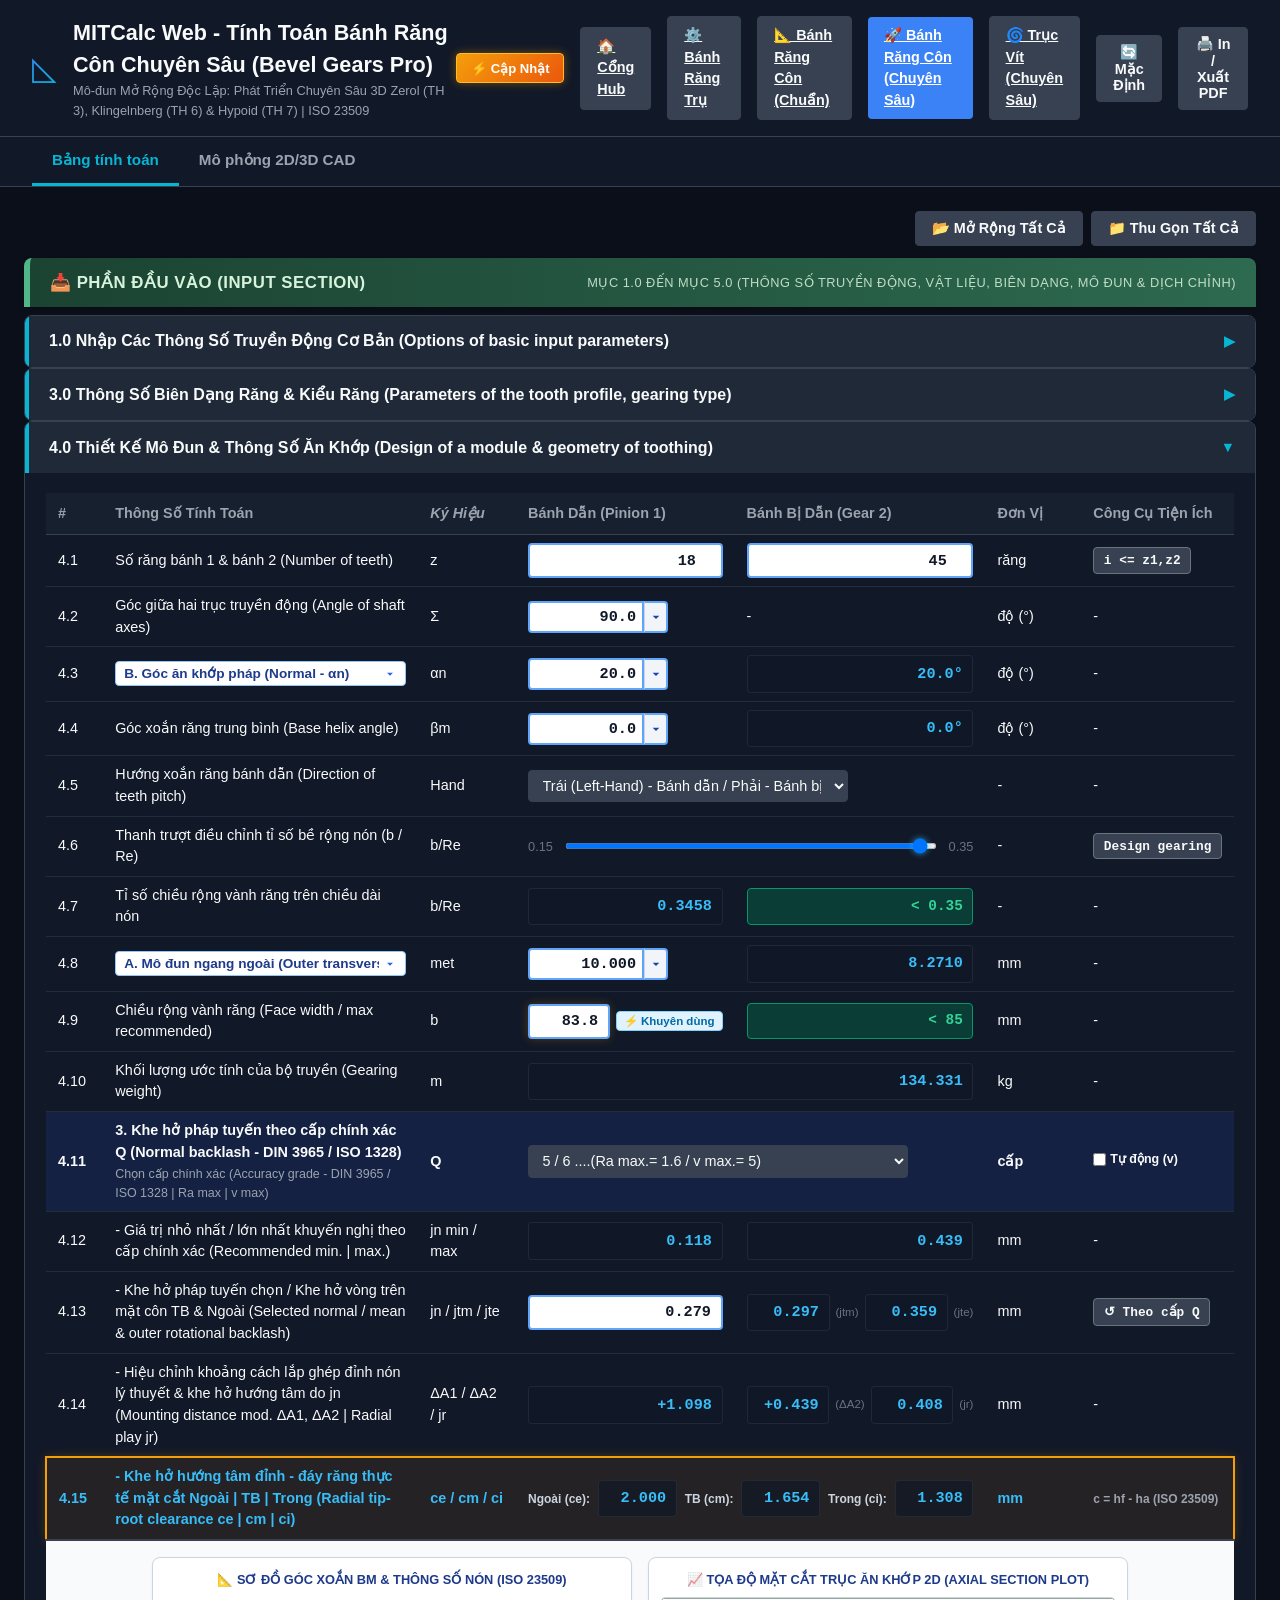
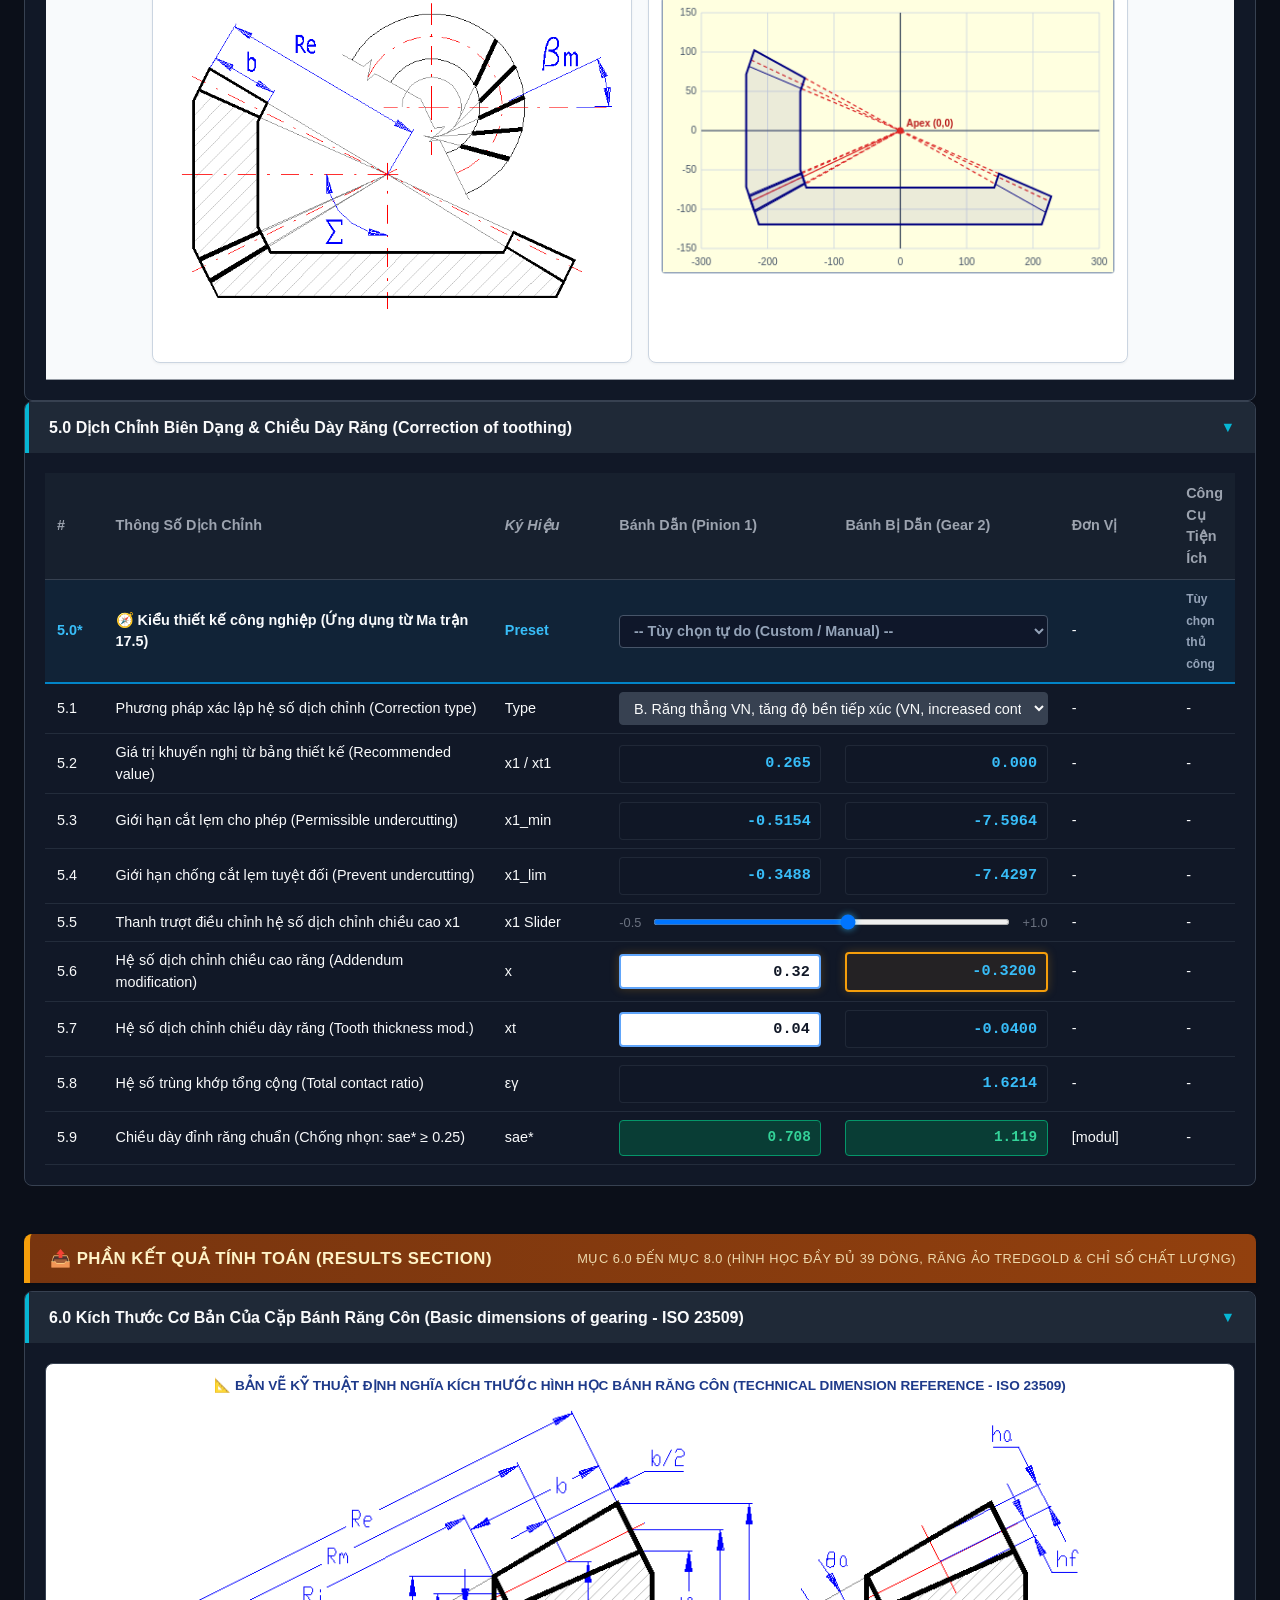
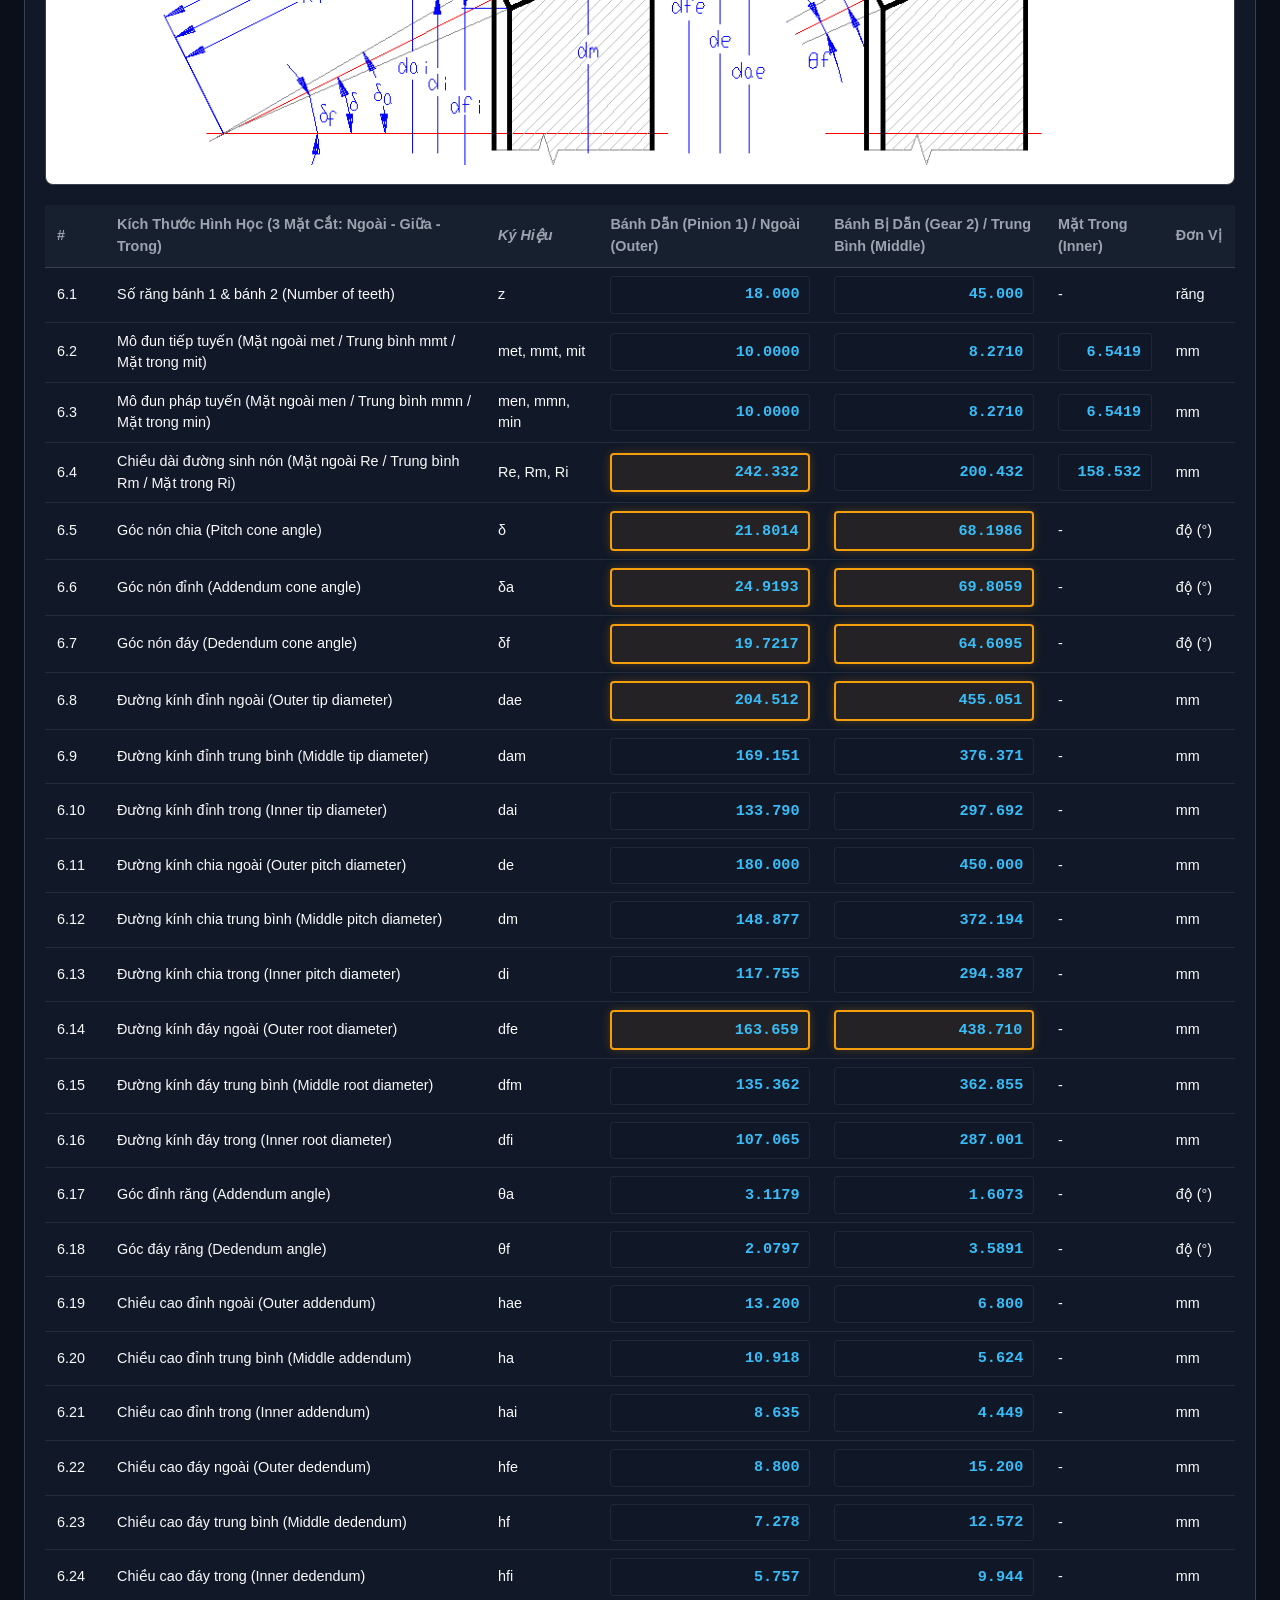
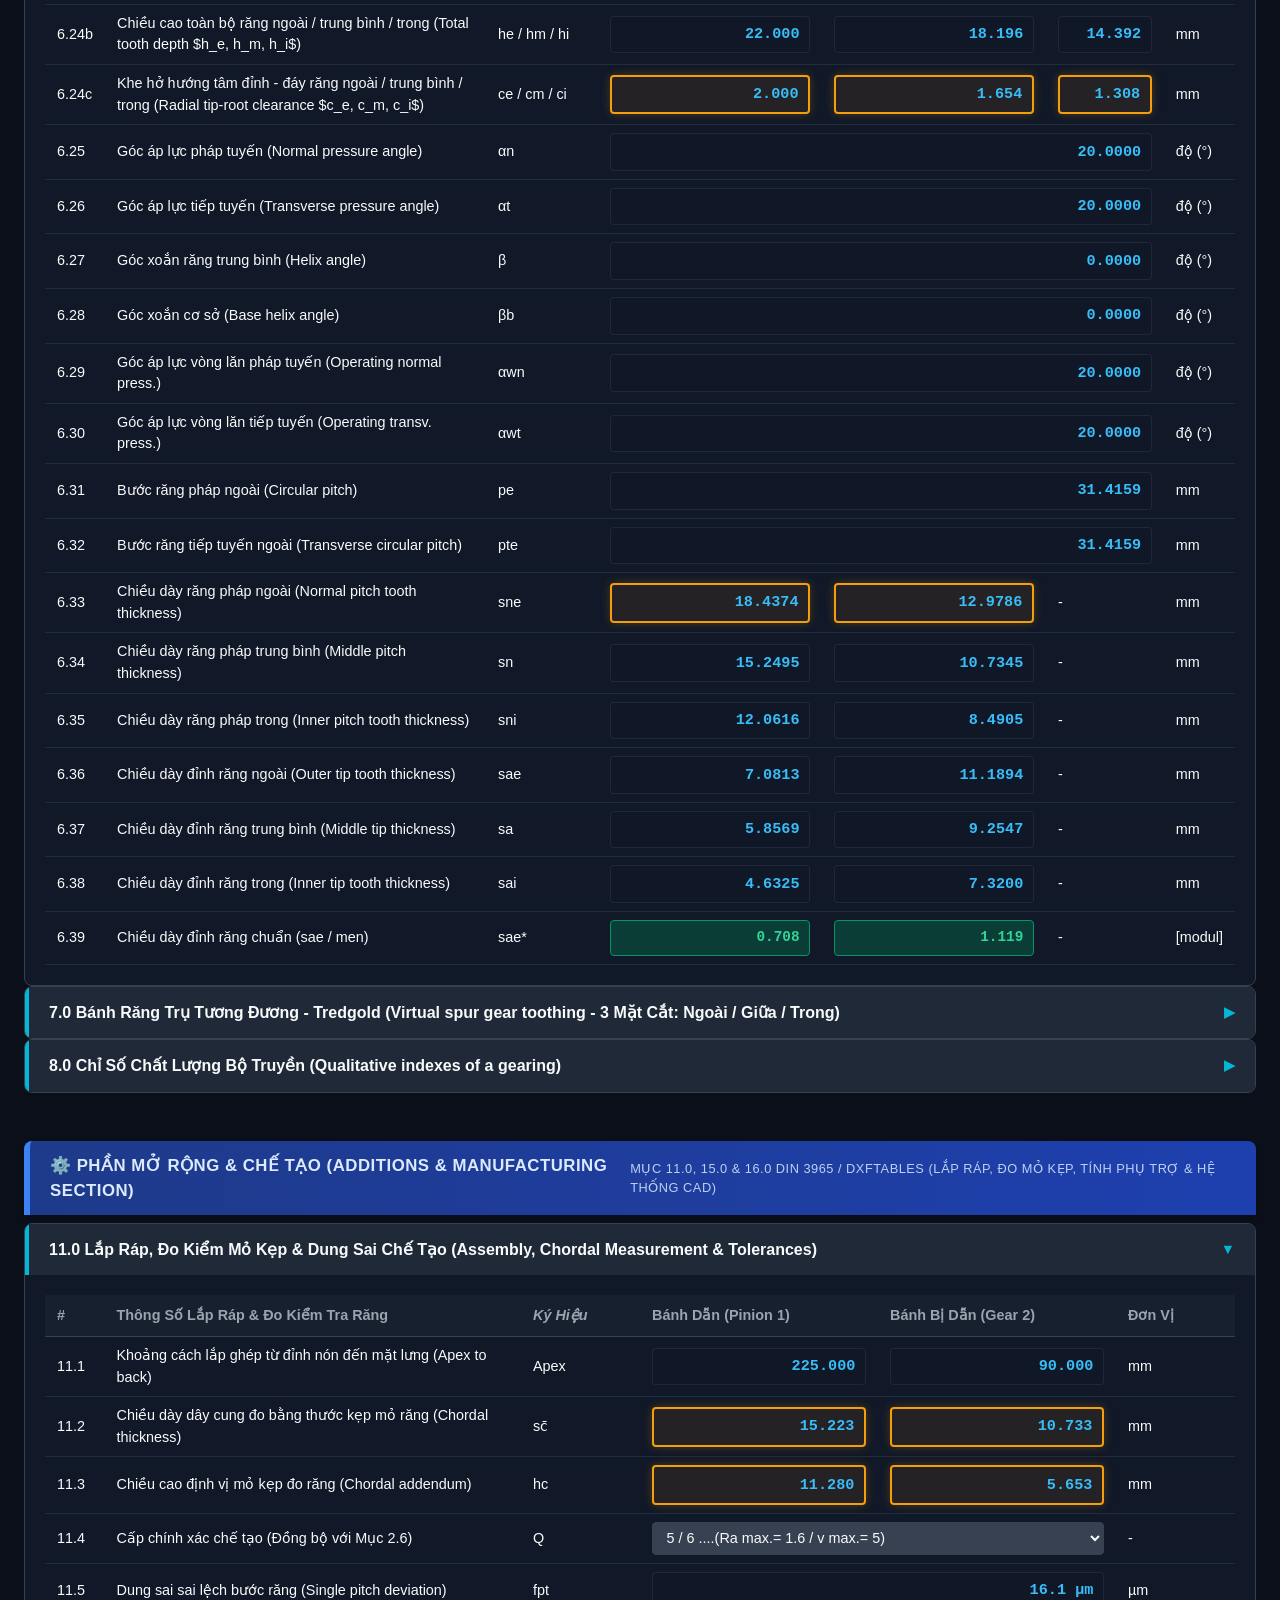
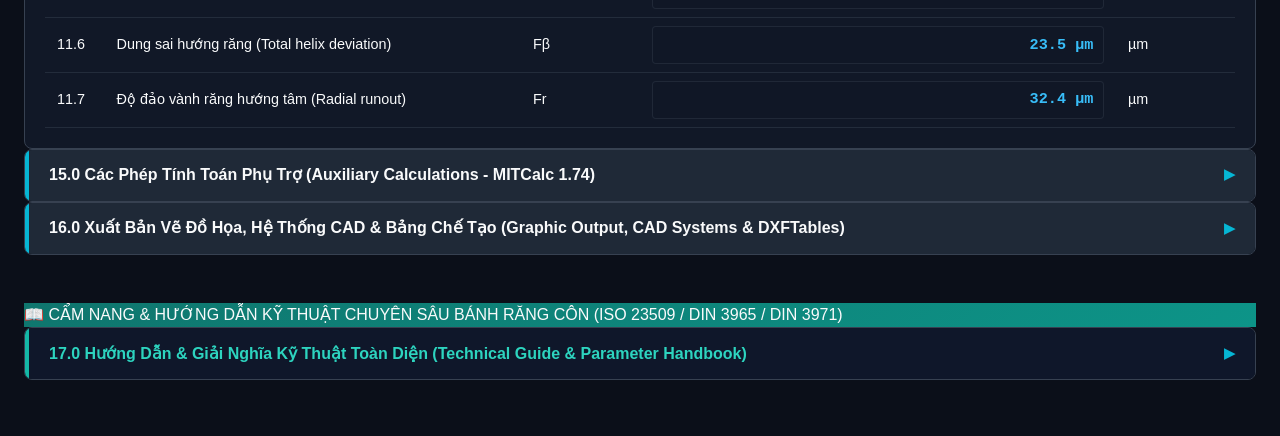
==== commit 07fb9206: "feat(pwa): add universal force update button and multi-layer cache buster for iOS iPhone WebClip & C" ====
--- a/modules/bevel-gear-advanced/index.html
+++ b/modules/bevel-gear-advanced/index.html
@@ -2,8 +2,17 @@
 <html lang="vi">
 <head>
     <meta charset="UTF-8">
-    <meta name="viewport" content="width=device-width, initial-scale=1.0">
+    <meta name="viewport" content="width=device-width, initial-scale=1.0, maximum-scale=5.0">
     <title>MITCalc Web - Tính Toán Bánh Răng Côn (Bevel Gears)</title>
+    <!-- iOS WebClip / PWA & Cache Control -->
+    <meta name="apple-mobile-web-app-capable" content="yes">
+    <meta name="apple-mobile-web-app-status-bar-style" content="black-translucent">
+    <meta name="apple-mobile-web-app-title" content="MITCalc Gears">
+    <meta name="mobile-web-app-capable" content="yes">
+    <meta name="format-detection" content="telephone=no">
+    <meta http-equiv="Cache-Control" content="no-cache, no-store, must-revalidate">
+    <meta http-equiv="Pragma" content="no-cache">
+    <meta http-equiv="Expires" content="0">
     <link rel="stylesheet" href="../../shared/css/engineering-theme.css">
     <style>
         .highlight-key-param {
@@ -36,6 +45,7 @@
             </div>
         </div>
         <div class="header-controls">
+            <button type="button" class="btn btn-force-update" id="btnForceUpdate" title="Xóa toàn bộ bộ nhớ đệm (Cache) và ép iPhone cập nhật phiên bản mới nhất">⚡ Cập Nhật</button>
             <a href="../../index.html" class="btn btn-secondary">🏠 Cổng Hub</a>
             <a href="../spur-gear/index.html" class="btn btn-secondary">⚙️ Bánh Răng Trụ</a>
             <a href="../bevel-gear/index.html" class="btn btn-secondary">📐 Bánh Răng Côn (Chuẩn)</a>
@@ -2604,5 +2614,7 @@
             launchApp();
         }
     </script>
+    <!-- Universal Cache Buster & Force Updater -->
+    <script src="../../shared/js/app-updater.js"></script>
 </body>
 </html>
--- a/shared/css/engineering-theme.css
+++ b/shared/css/engineering-theme.css
@@ -1047,4 +1047,98 @@
     font-weight: 600;
 }
 
-
+/* ==========================================================================
+   FORCE UPDATE BUTTON & NOTIFICATION TOAST (iOS WebClip / Mobile Cache Buster)
+   ========================================================================== */
+.btn-force-update {
+    display: inline-flex !important;
+    align-items: center !important;
+    justify-content: center !important;
+    gap: 0.35rem !important;
+    padding: 0.4rem 0.85rem !important;
+    font-size: 0.82rem !important;
+    font-weight: 700 !important;
+    color: #ffffff !important;
+    background: linear-gradient(135deg, #f59e0b 0%, #ea580c 100%) !important;
+    border: 1px solid #fbbf24 !important;
+    border-radius: var(--radius-sm) !important;
+    cursor: pointer !important;
+    box-shadow: 0 0 10px rgba(245, 158, 11, 0.4) !important;
+    transition: all 0.2s ease !important;
+    white-space: nowrap !important;
+    text-decoration: none !important;
+    flex-shrink: 0 !important;
+}
+
+.btn-force-update:hover {
+    background: linear-gradient(135deg, #fbbf24 0%, #f97316 100%) !important;
+    box-shadow: 0 0 16px rgba(245, 158, 11, 0.65) !important;
+    transform: translateY(-1px);
+}
+
+.btn-force-update:active {
+    transform: translateY(1px);
+}
+
+/* Update Toast Modal */
+.update-toast-overlay {
+    position: fixed;
+    top: 0;
+    left: 0;
+    right: 0;
+    bottom: 0;
+    background: rgba(11, 15, 25, 0.88);
+    backdrop-filter: blur(6px);
+    z-index: 100000;
+    display: flex;
+    align-items: center;
+    justify-content: center;
+    padding: 1.5rem;
+}
+
+.update-toast-card {
+    background: #1e293b;
+    border: 2px solid #f59e0b;
+    border-radius: 12px;
+    padding: 1.75rem 2rem;
+    max-width: 420px;
+    width: 100%;
+    text-align: center;
+    box-shadow: 0 10px 35px rgba(0, 0, 0, 0.6), 0 0 25px rgba(245, 158, 11, 0.4);
+    animation: toastPop 0.25s ease-out;
+}
+
+@keyframes toastPop {
+    from { transform: scale(0.9); opacity: 0; }
+    to { transform: scale(1); opacity: 1; }
+}
+
+.update-toast-spinner {
+    width: 44px;
+    height: 44px;
+    border: 4px solid rgba(245, 158, 11, 0.25);
+    border-top-color: #f59e0b;
+    border-radius: 50%;
+    margin: 0 auto 1.25rem;
+    animation: toastSpin 0.8s linear infinite;
+}
+
+@keyframes toastSpin {
+    to { transform: rotate(360deg); }
+}
+
+.update-toast-title {
+    font-size: 1.15rem;
+    font-weight: 800;
+    color: #f8fafc;
+    margin-bottom: 0.5rem;
+}
+
+.update-toast-desc {
+    font-size: 0.85rem;
+    color: #94a3b8;
+    line-height: 1.5;
+}
+
+
+
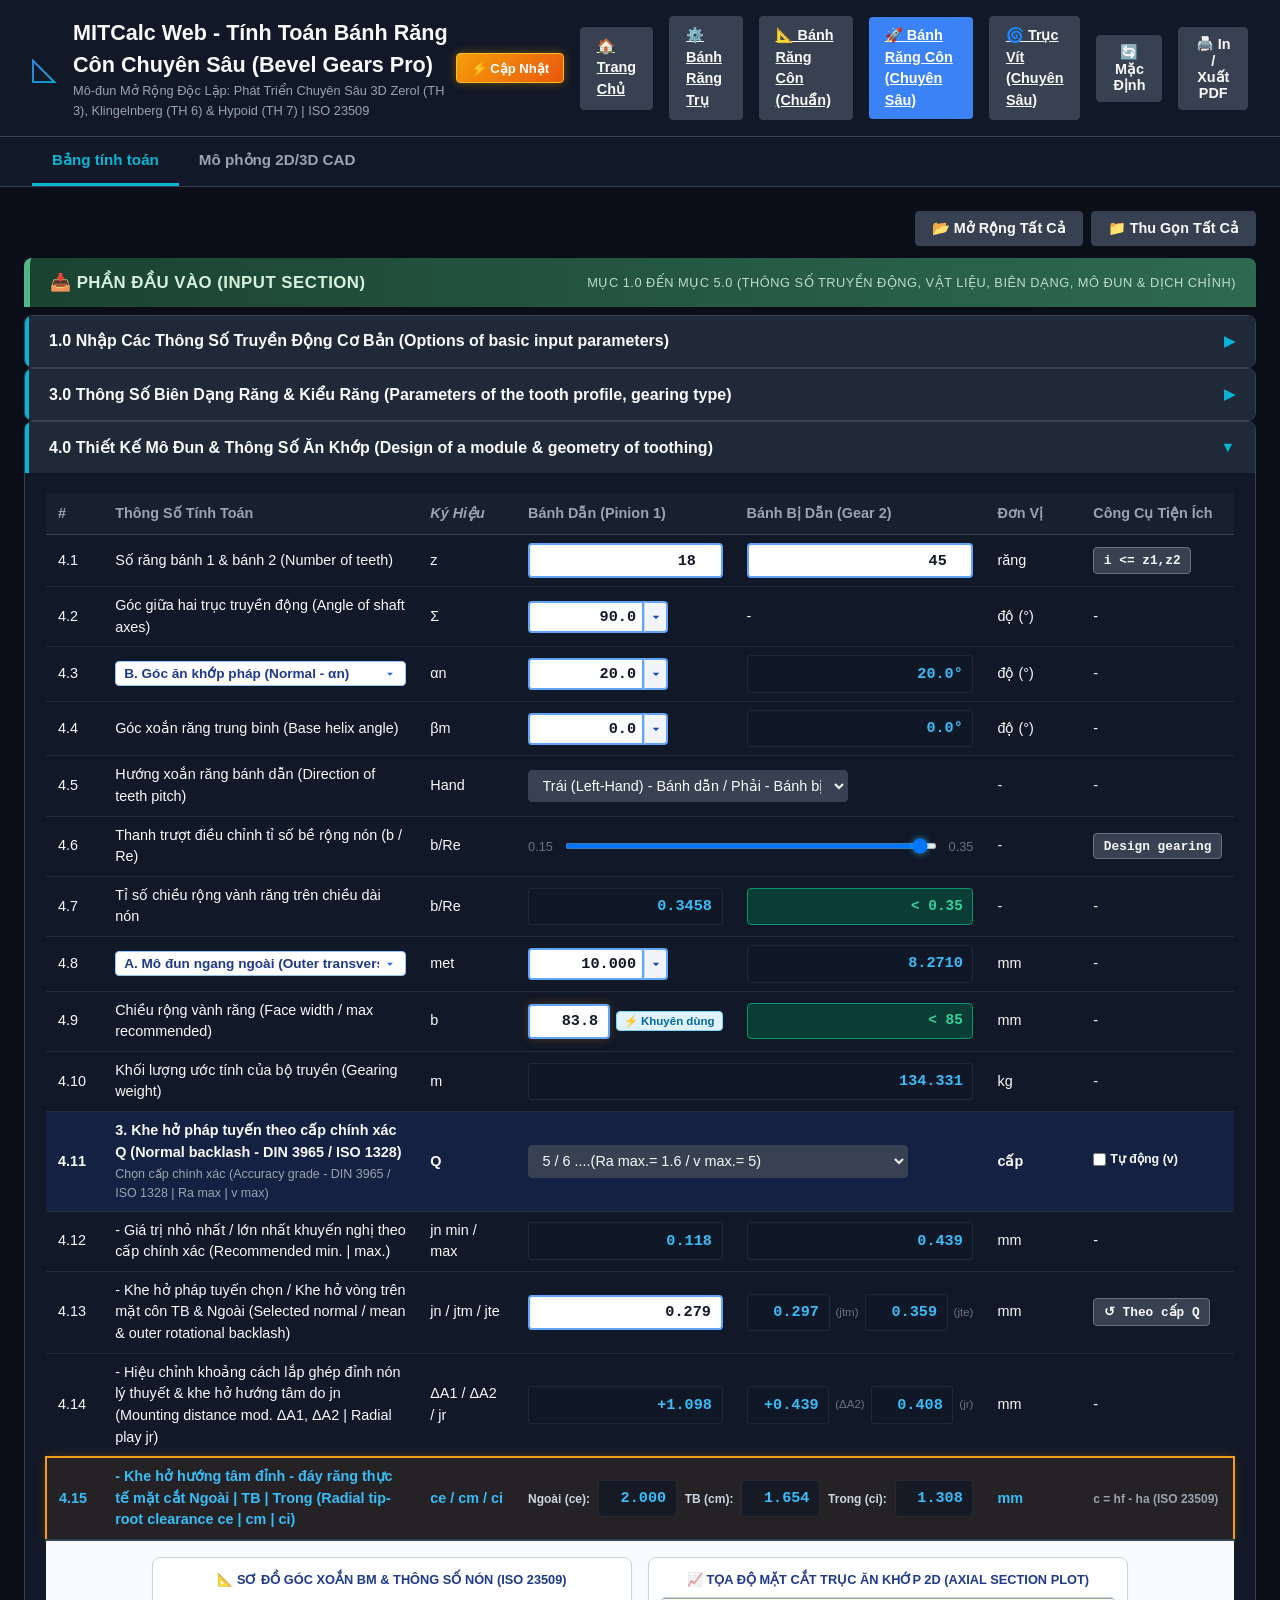
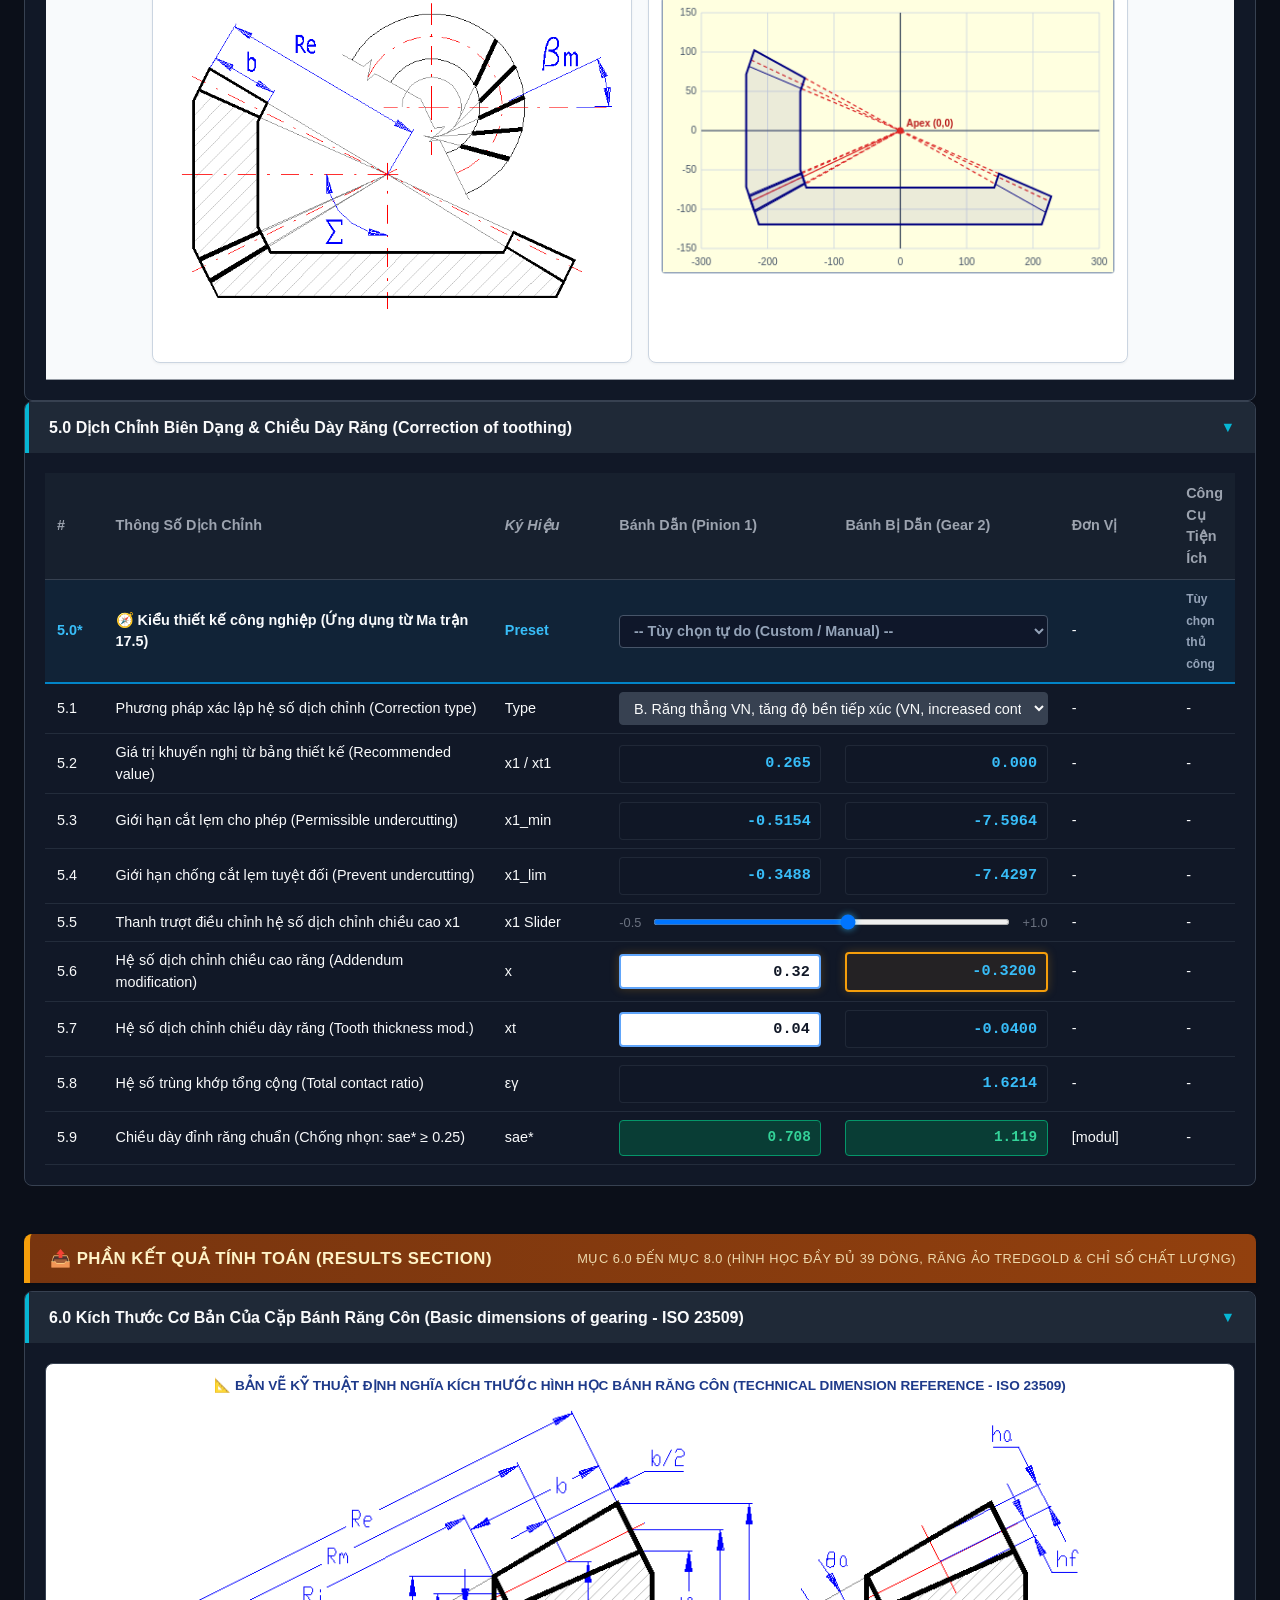
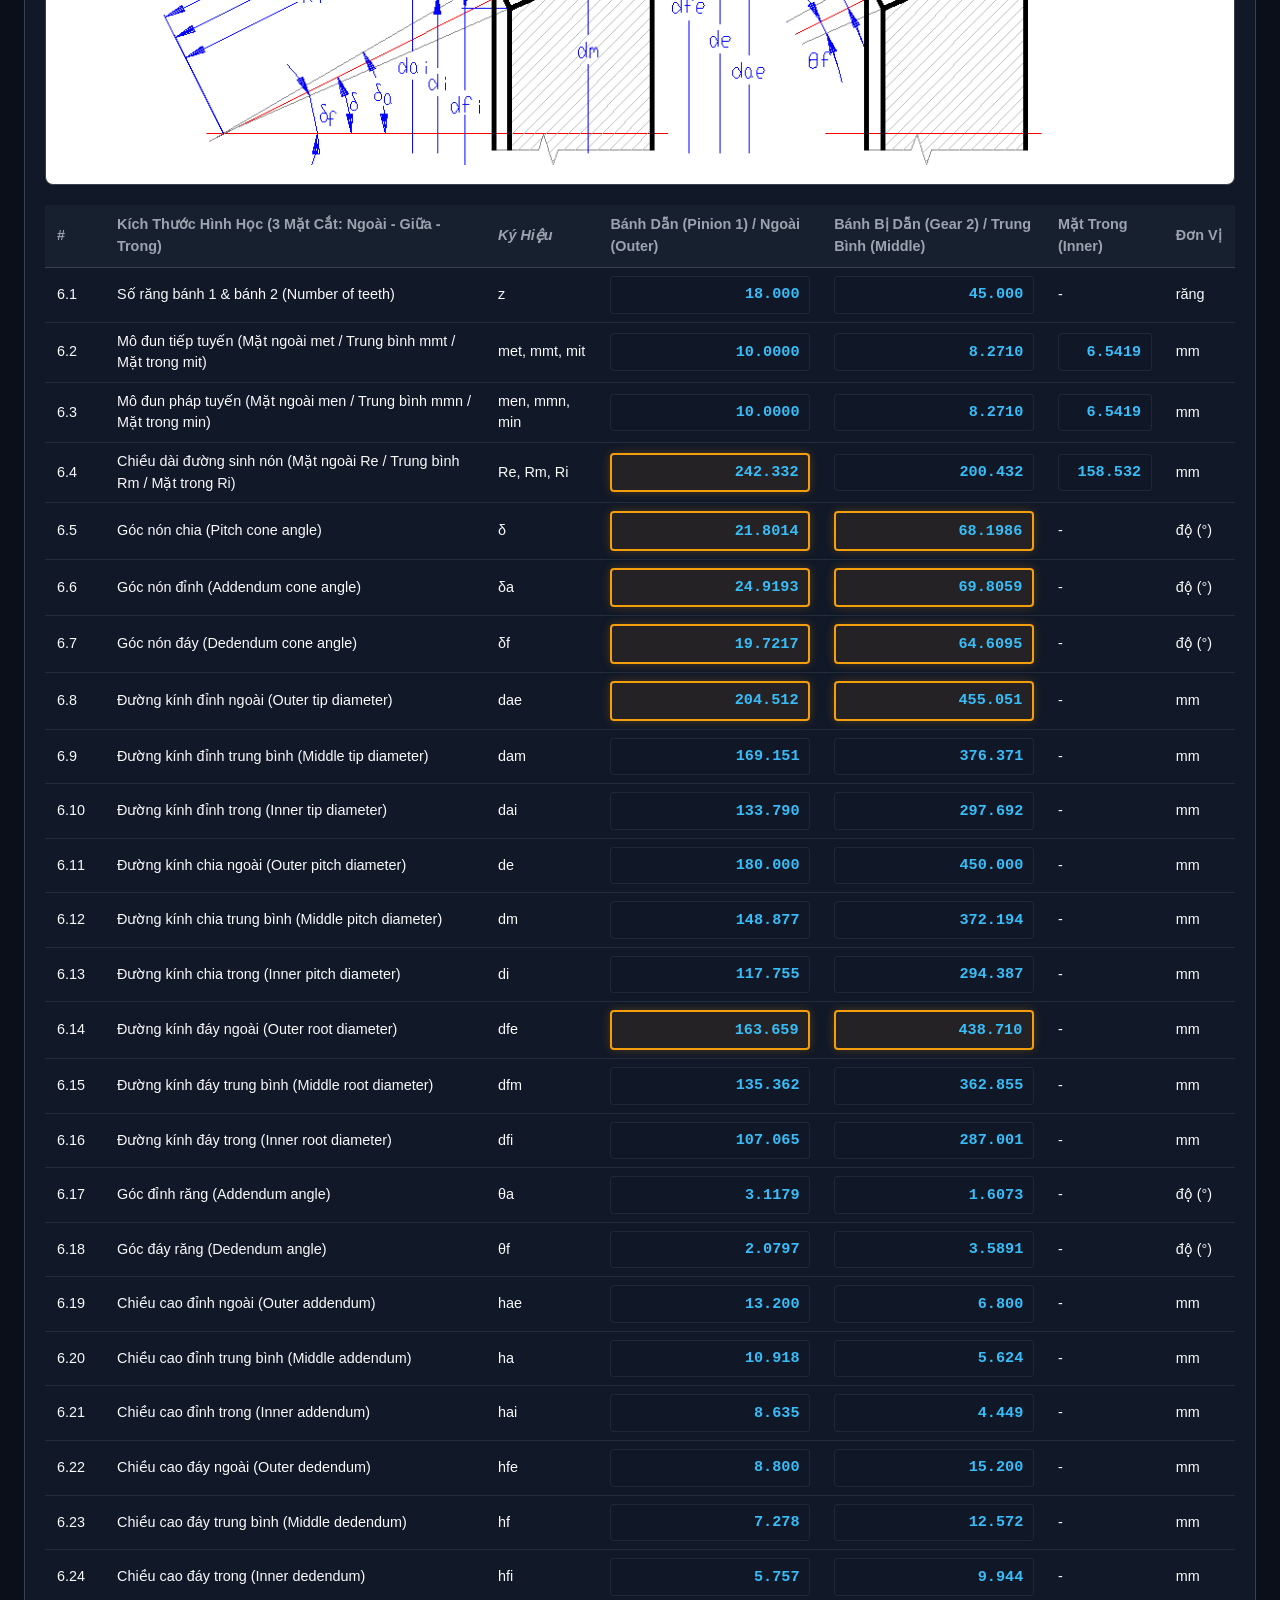
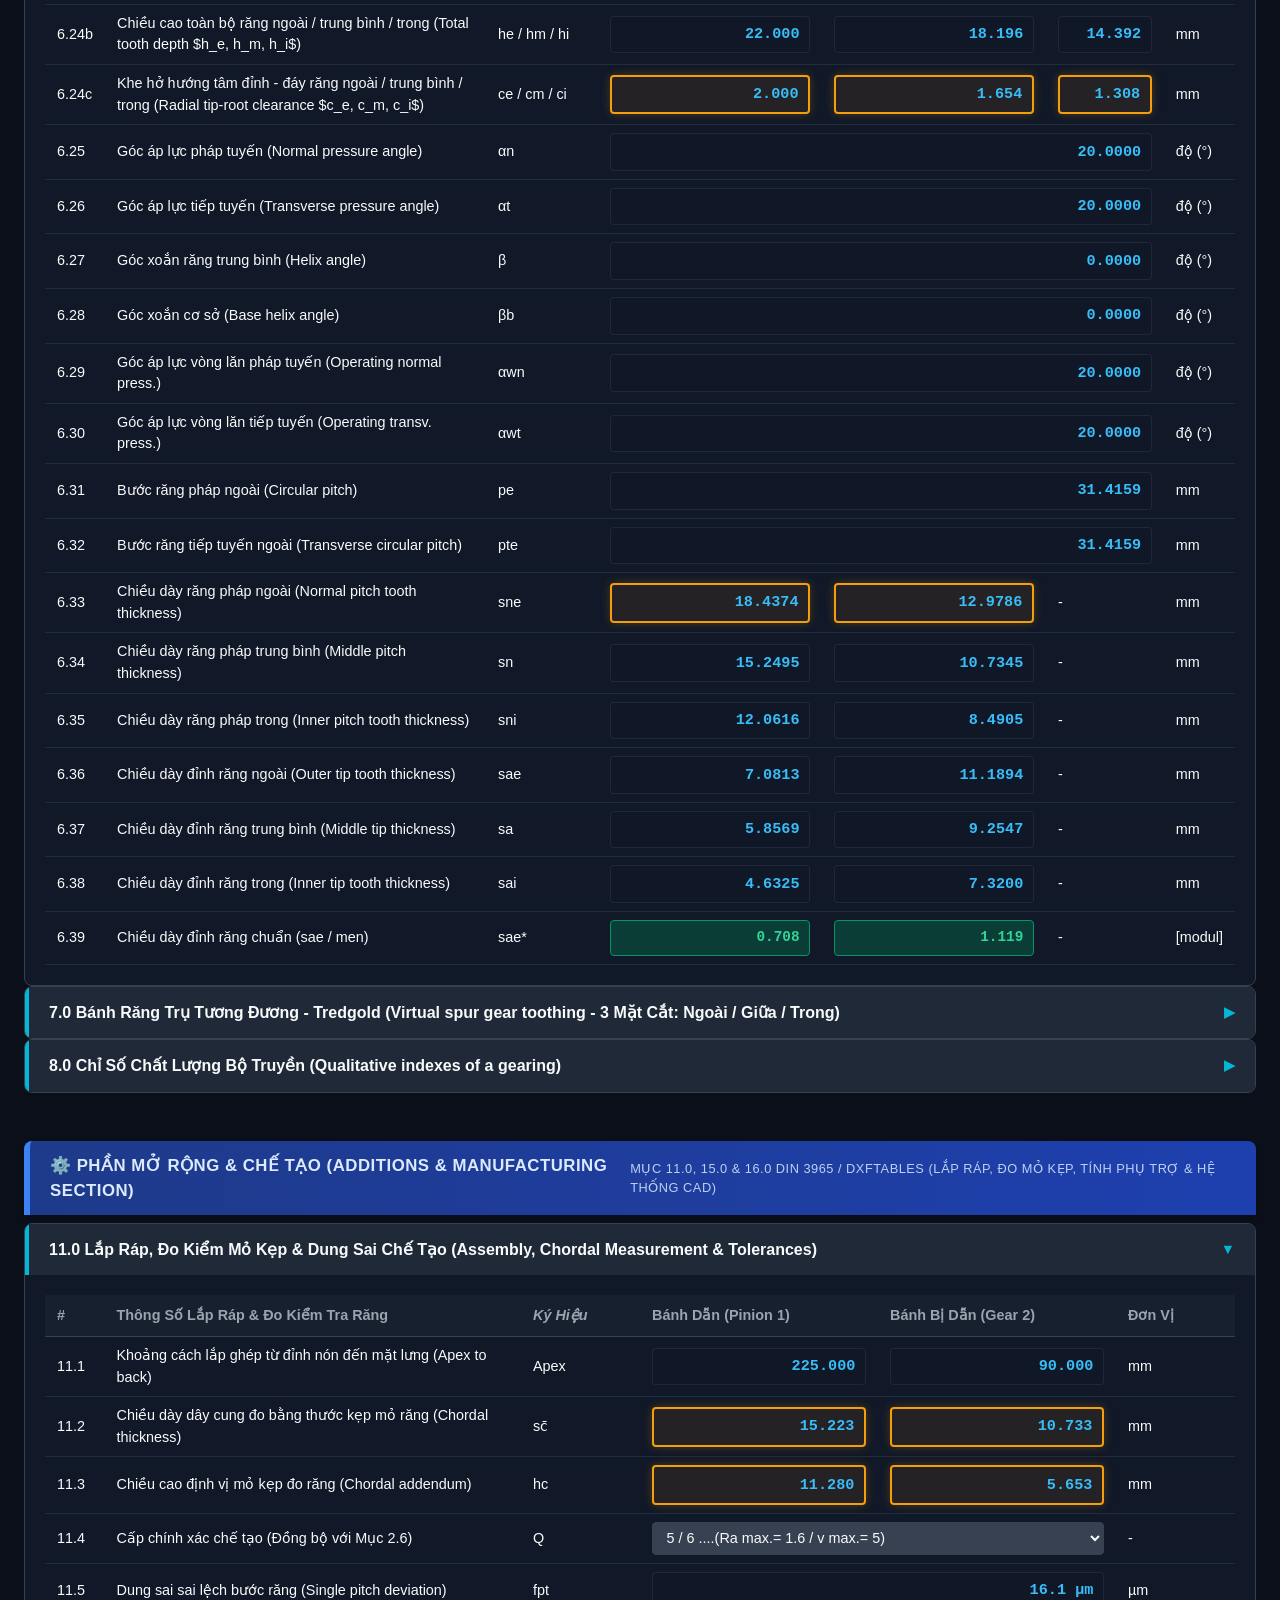
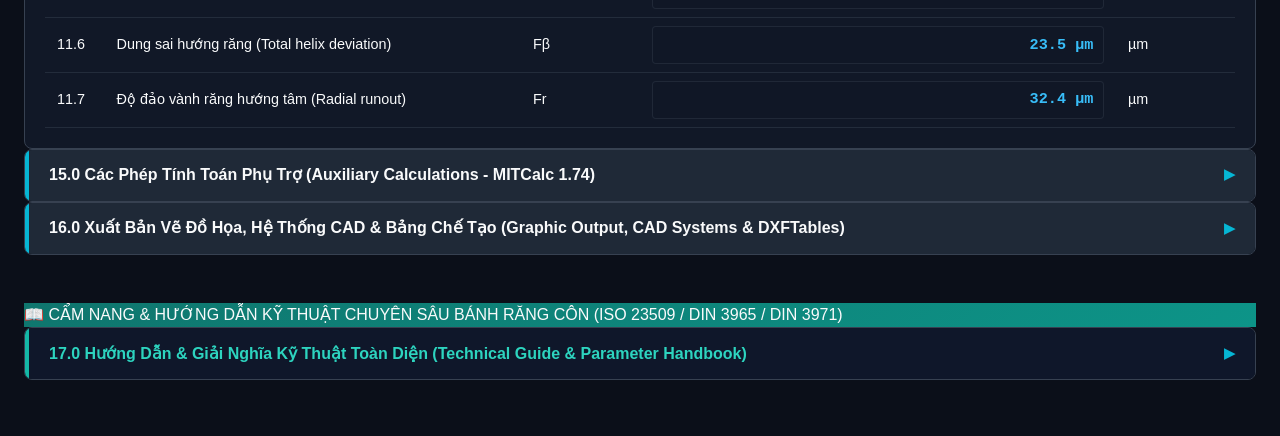
==== commit 9f252302: "feat: Bo sung 3 ban ve then ban nguyet, tai cau truc dung sai ISO/ANSI, thong nhat icon Trang Chu va" ====
--- a/modules/bevel-gear-advanced/index.html
+++ b/modules/bevel-gear-advanced/index.html
@@ -46,7 +46,7 @@
         </div>
         <div class="header-controls">
             <button type="button" class="btn btn-force-update" id="btnForceUpdate" title="Xóa toàn bộ bộ nhớ đệm (Cache) và ép iPhone cập nhật phiên bản mới nhất">⚡ Cập Nhật</button>
-            <a href="../../index.html" class="btn btn-secondary">🏠 Cổng Hub</a>
+            <a href="../../index.html" class="btn btn-secondary">🏠 Trang Chủ</a>
             <a href="../spur-gear/index.html" class="btn btn-secondary">⚙️ Bánh Răng Trụ</a>
             <a href="../bevel-gear/index.html" class="btn btn-secondary">📐 Bánh Răng Côn (Chuẩn)</a>
             <a href="index.html" class="btn btn-primary">🚀 Bánh Răng Côn (Chuyên Sâu)</a>
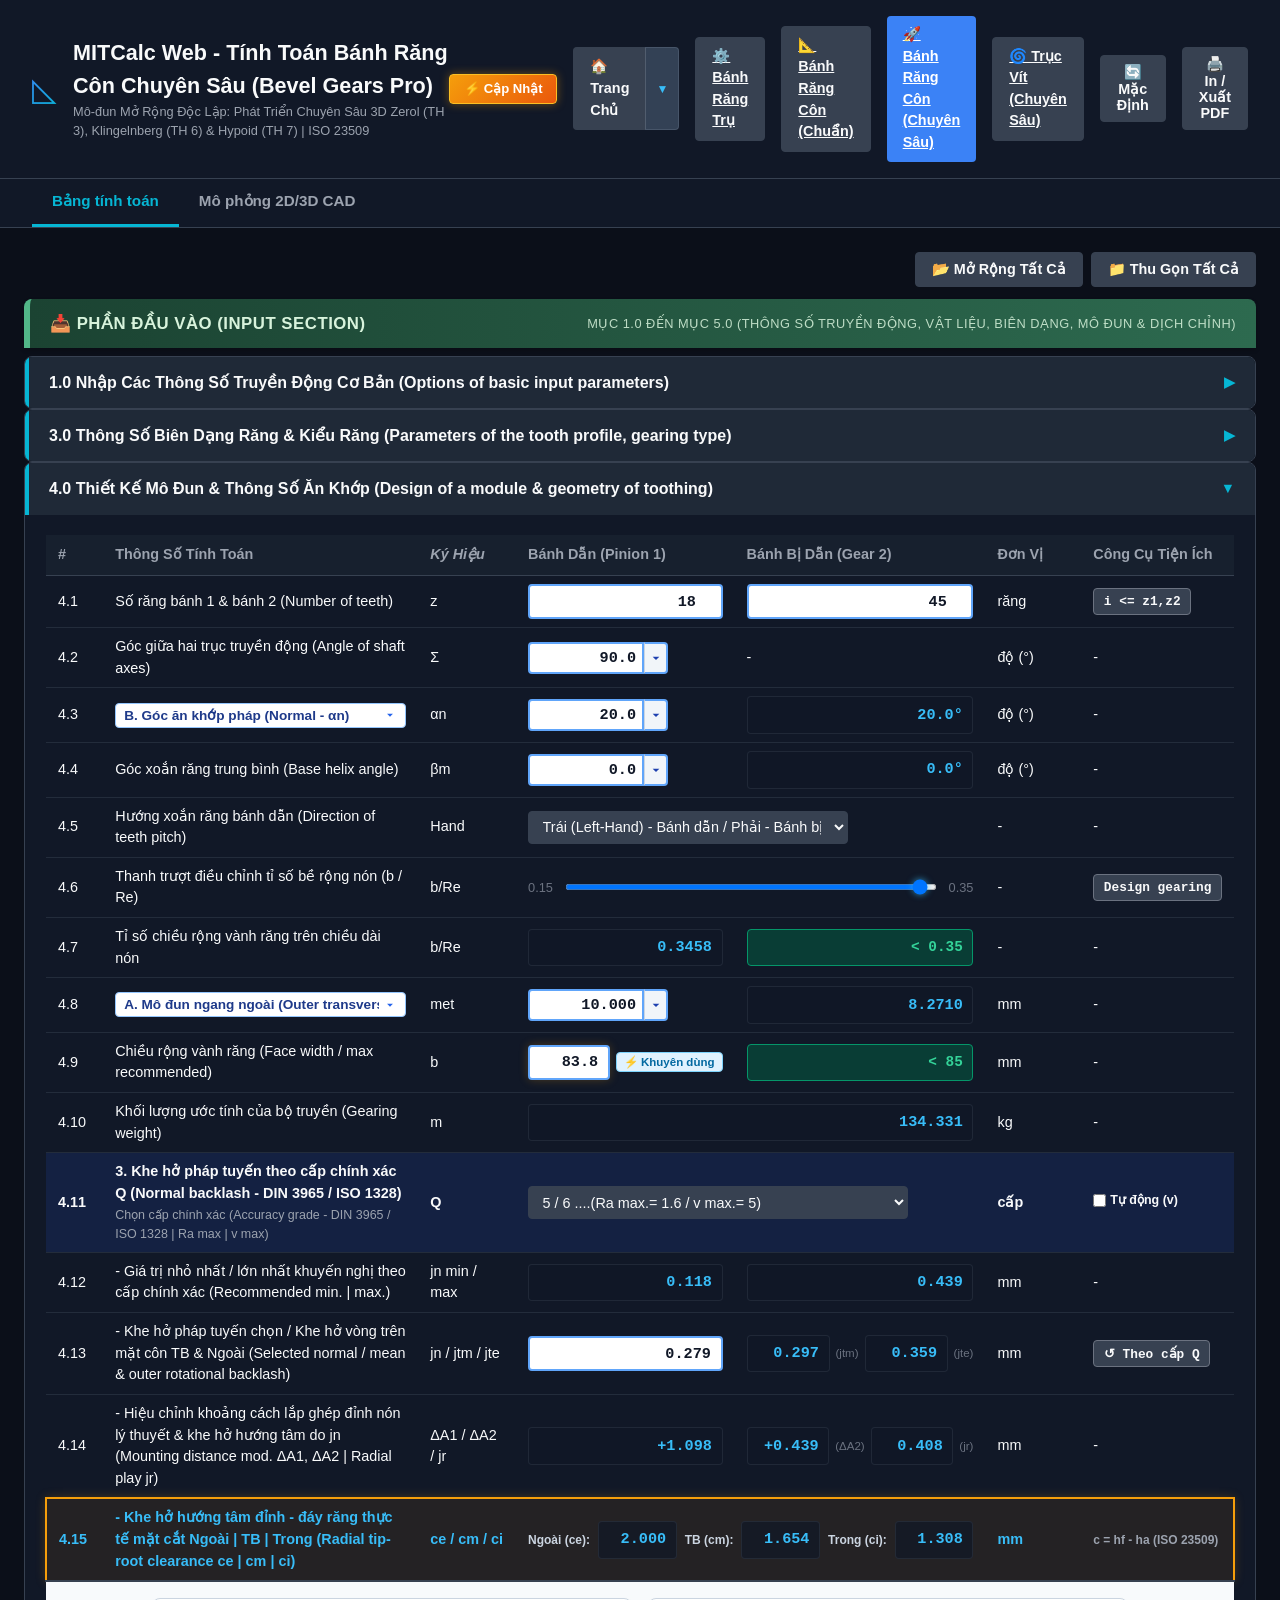
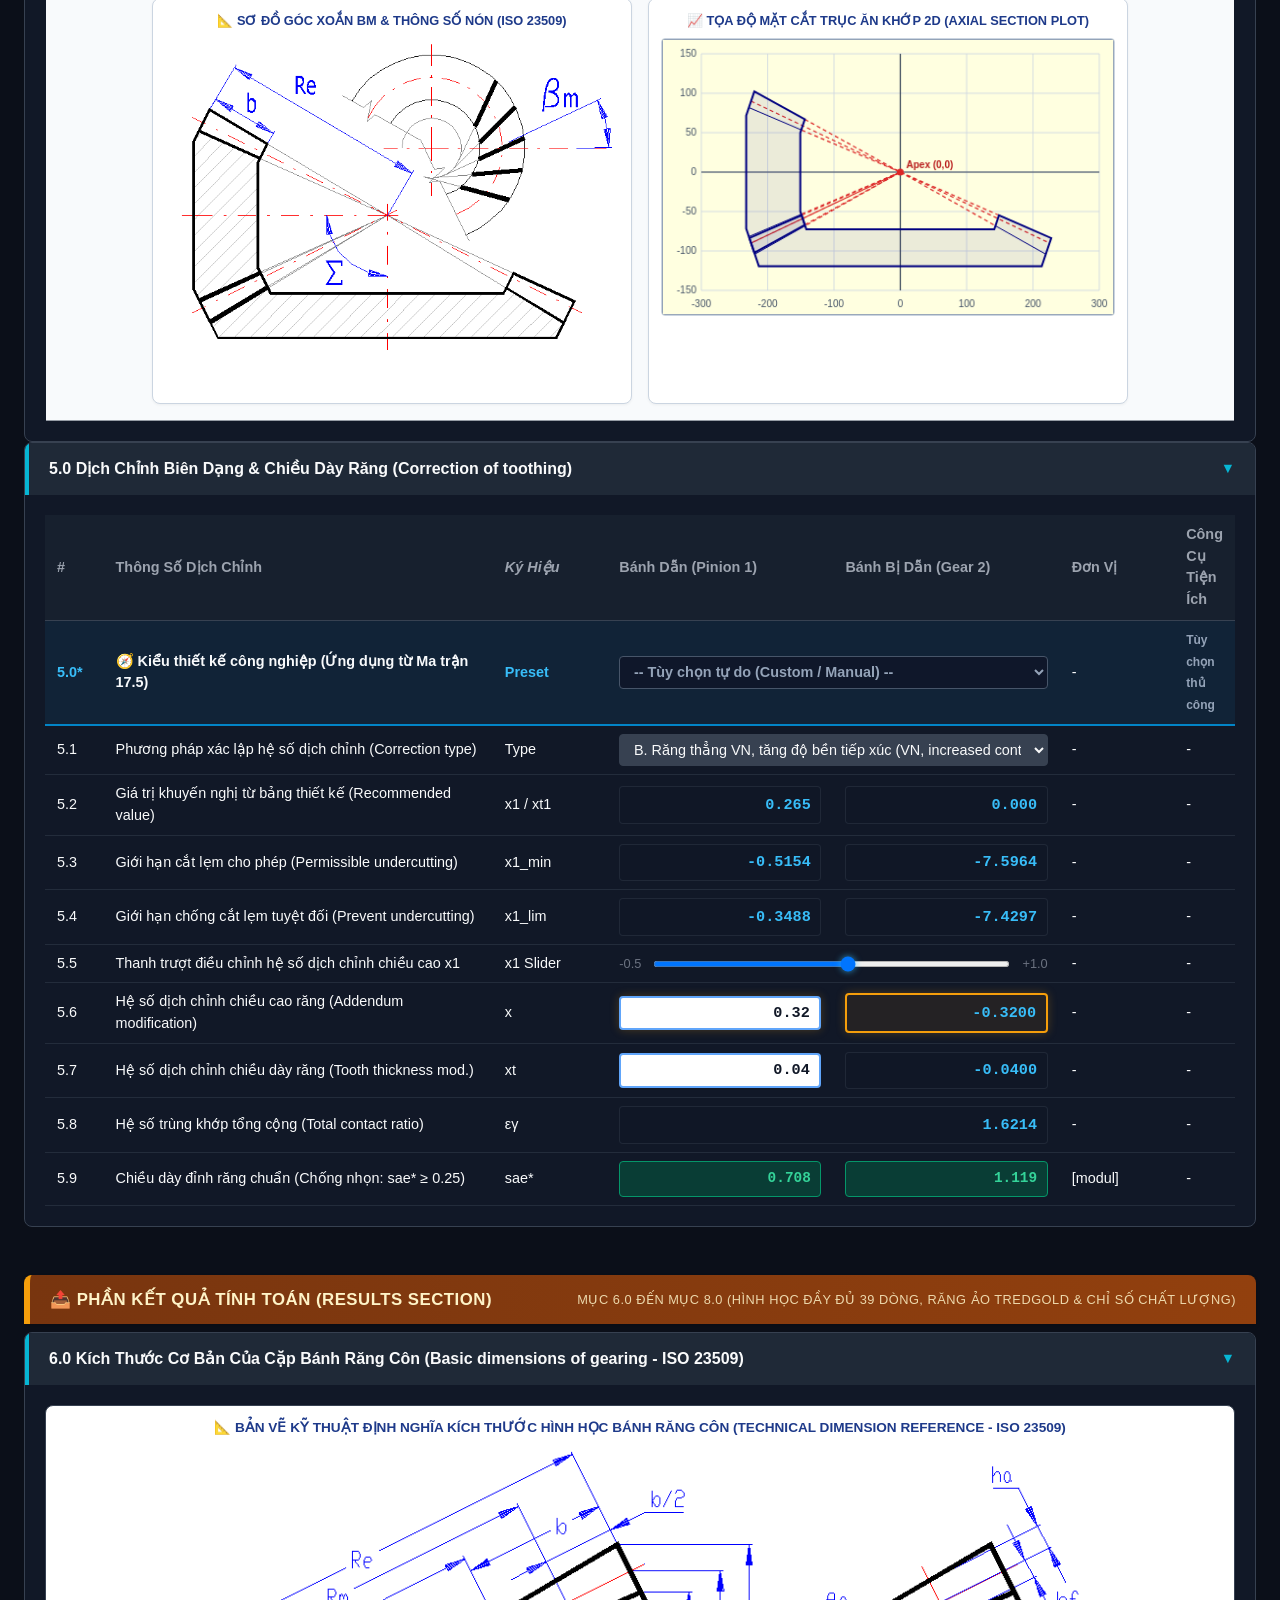
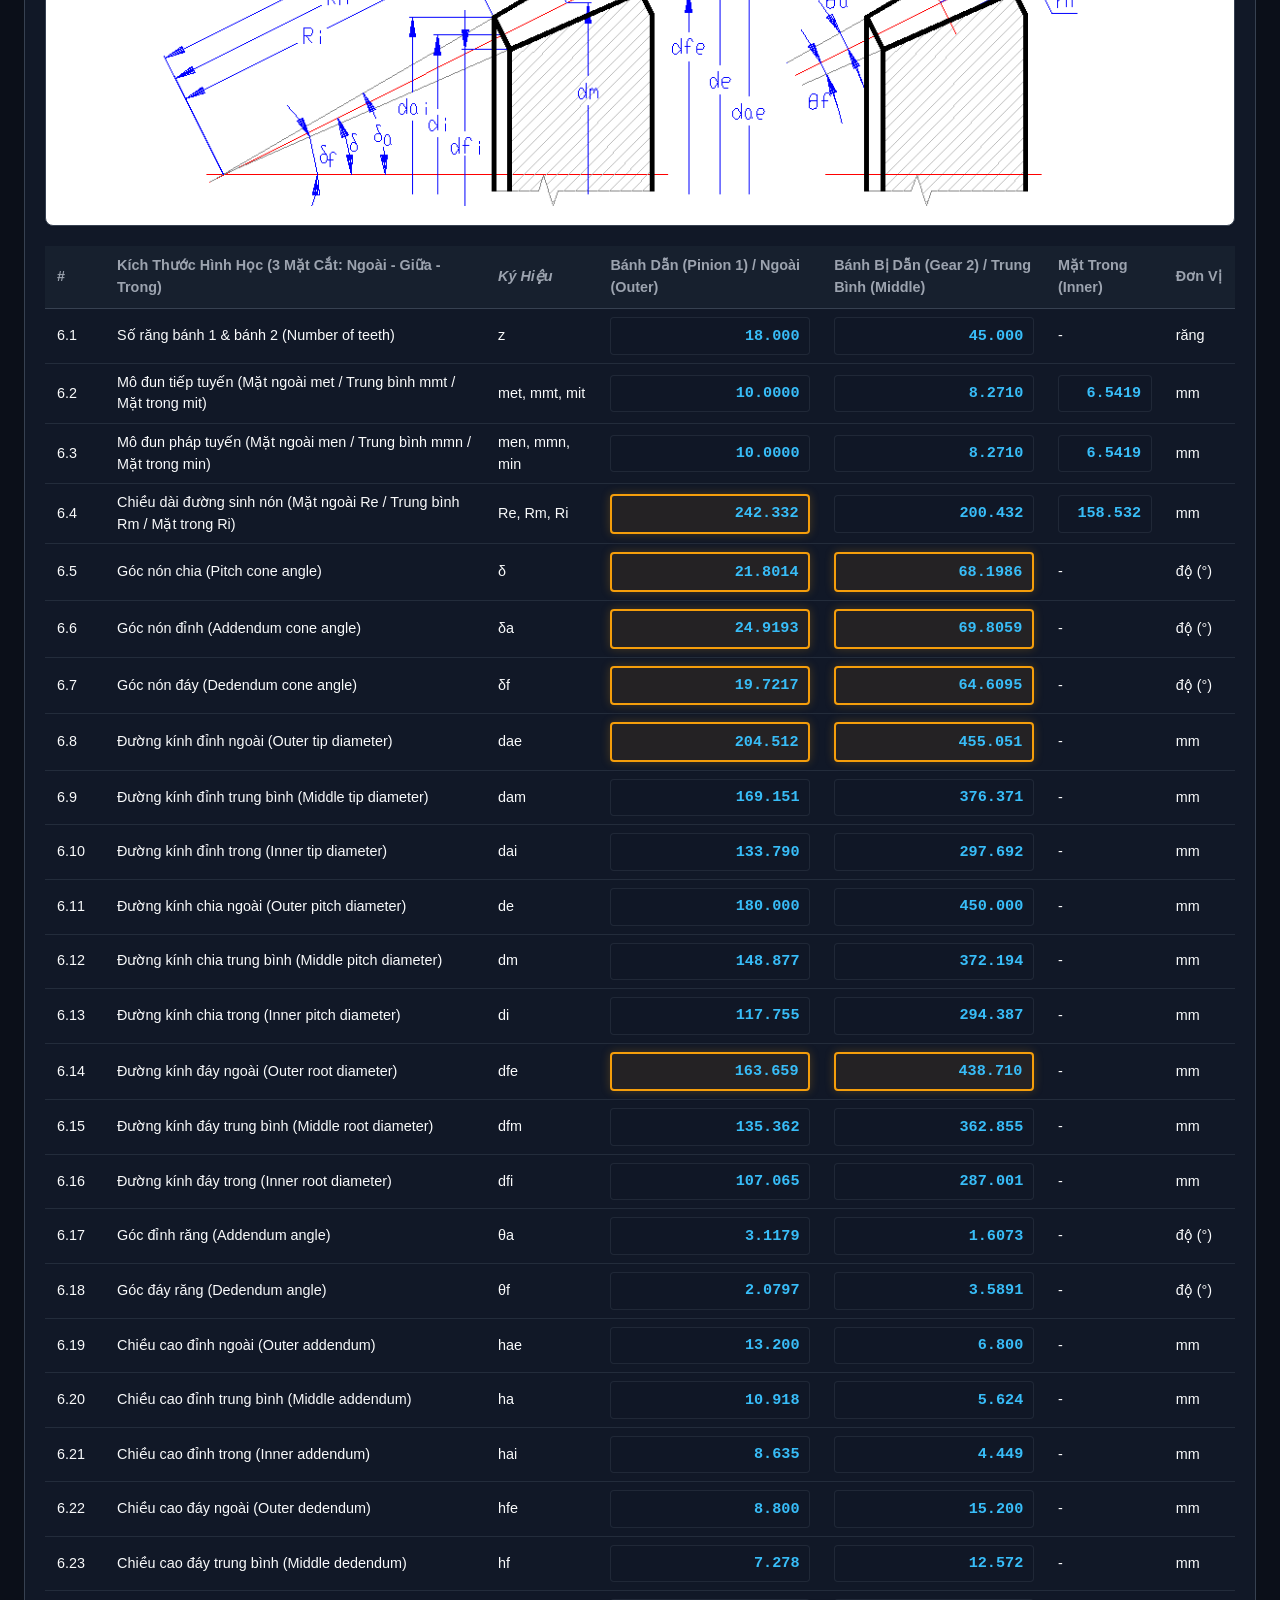
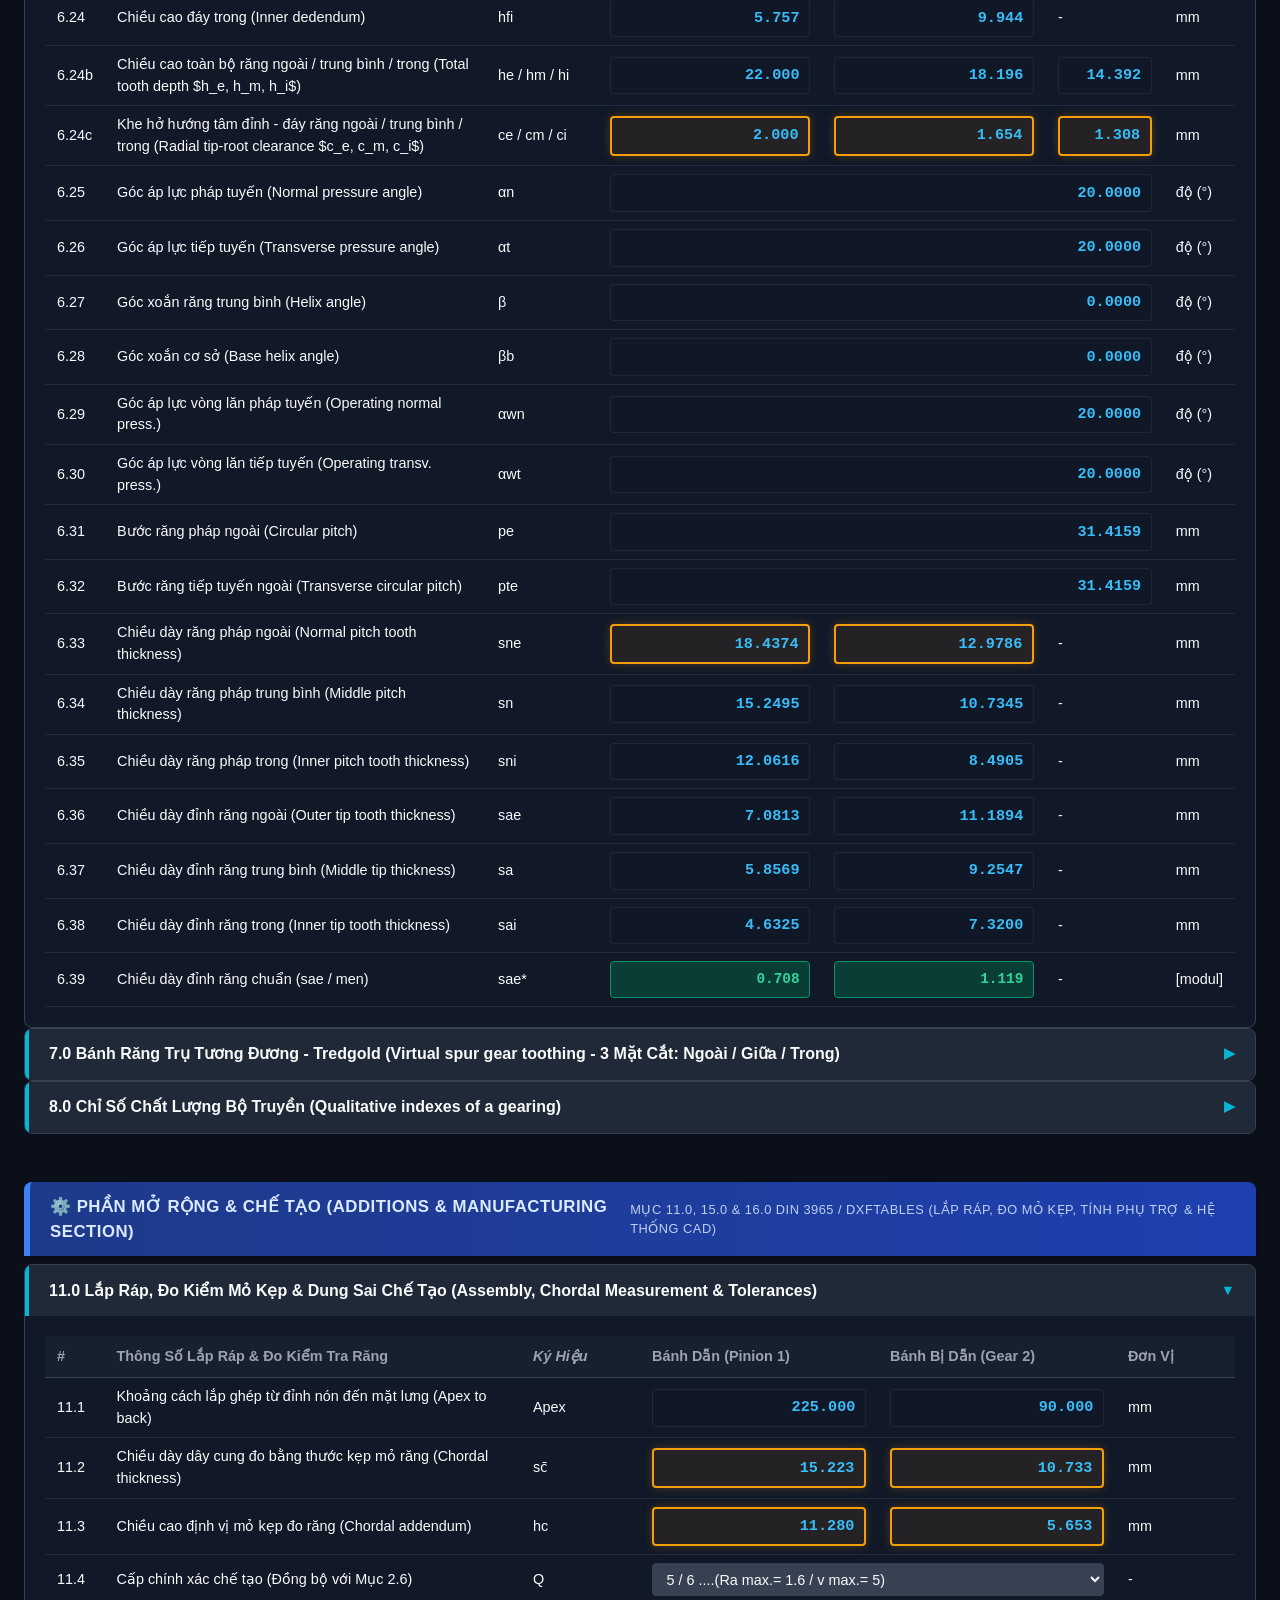
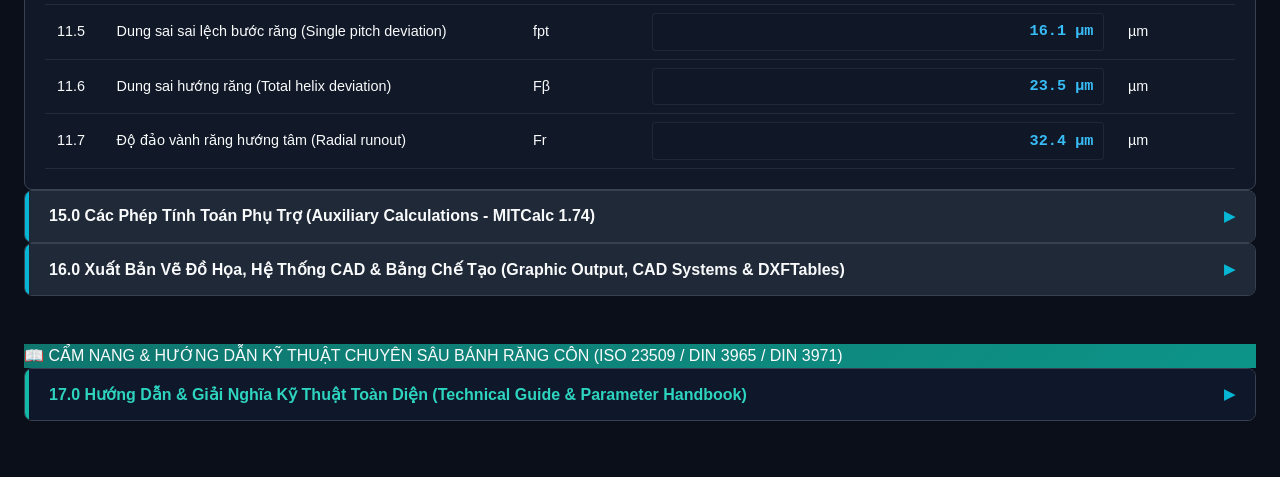
==== commit 83d245a2: "feat(nav-dxf): dong bo dropdown 9 module tren toan bo he thong, triet tieu 100% thua net dxf voi kie" ====
--- a/modules/bevel-gear-advanced/index.html
+++ b/modules/bevel-gear-advanced/index.html
@@ -33,6 +33,115 @@
             box-shadow: 0 0 0 3px rgba(37, 99, 235, 0.3) !important;
         }
     </style>
+<style>
+
+/* Navigation Module Dropdown Unified */
+.nav-module-dropdown {
+    position: relative;
+    display: inline-flex;
+    align-items: stretch;
+    vertical-align: middle;
+}
+.nav-module-dropdown .btn-home {
+    border-top-right-radius: 0 !important;
+    border-bottom-right-radius: 0 !important;
+    text-decoration: none;
+    display: inline-flex;
+    align-items: center;
+    border-right: none !important;
+}
+.nav-module-dropdown .btn-dropdown-toggle {
+    border-top-left-radius: 0 !important;
+    border-bottom-left-radius: 0 !important;
+    padding: 6px 10px !important;
+    font-size: 0.75rem !important;
+    color: #38bdf8 !important;
+    background: #334155;
+    border: 1px solid #475569;
+    border-left: 1px solid rgba(255, 255, 255, 0.15) !important;
+    cursor: pointer !important;
+    display: inline-flex;
+    align-items: center;
+    justify-content: center;
+    line-height: 1;
+}
+.nav-module-dropdown .btn-dropdown-toggle:hover {
+    background: #475569 !important;
+    color: #ffffff !important;
+}
+.module-dropdown-menu {
+    display: none;
+    position: absolute;
+    top: calc(100% + 6px);
+    left: 0;
+    width: 330px;
+    background: #0f172a;
+    border: 1px solid #334155;
+    border-radius: 8px;
+    box-shadow: 0 10px 25px -5px rgba(0, 0, 0, 0.6), 0 8px 10px -6px rgba(0, 0, 0, 0.6);
+    z-index: 10000;
+    overflow: hidden;
+    text-align: left;
+}
+.module-dropdown-menu.show {
+    display: block;
+}
+.module-dropdown-menu .dropdown-header {
+    padding: 10px 14px;
+    font-size: 0.72rem;
+    font-weight: 700;
+    letter-spacing: 0.05em;
+    color: #94a3b8;
+    background: #1e293b;
+    border-bottom: 1px solid #334155;
+}
+.module-dropdown-menu .dropdown-item {
+    display: flex;
+    align-items: center;
+    gap: 12px;
+    padding: 10px 14px;
+    color: #e2e8f0;
+    text-decoration: none;
+    border-bottom: 1px solid #1e293b;
+    transition: all 0.12s ease;
+}
+.module-dropdown-menu .dropdown-item:last-child {
+    border-bottom: none;
+}
+.module-dropdown-menu .dropdown-item:hover {
+    background: #1e293b;
+    color: #38bdf8;
+    padding-left: 18px;
+}
+.module-dropdown-menu .dropdown-item.active {
+    background: rgba(14, 165, 233, 0.15);
+    border-left: 3px solid #38bdf8;
+}
+.module-dropdown-menu .dropdown-item.active .item-title {
+    color: #38bdf8;
+    font-weight: 700;
+}
+.module-dropdown-menu .dropdown-item .item-icon {
+    font-size: 1.15rem;
+    flex-shrink: 0;
+}
+.module-dropdown-menu .dropdown-item .item-info {
+    display: flex;
+    flex-direction: column;
+    gap: 2px;
+}
+.module-dropdown-menu .dropdown-item .item-title {
+    font-size: 0.82rem;
+    font-weight: 600;
+    line-height: 1.2;
+}
+.module-dropdown-menu .dropdown-item .item-desc {
+    font-size: 0.68rem;
+    color: #94a3b8;
+    line-height: 1.2;
+}
+
+</style>
 </head>
 <body>
     <!-- Main Application Header -->
@@ -46,7 +155,76 @@
         </div>
         <div class="header-controls">
             <button type="button" class="btn btn-force-update" id="btnForceUpdate" title="Xóa toàn bộ bộ nhớ đệm (Cache) và ép iPhone cập nhật phiên bản mới nhất">⚡ Cập Nhật</button>
-            <a href="../../index.html" class="btn btn-secondary">🏠 Trang Chủ</a>
+            <div class="nav-module-dropdown" id="navModuleDropdown">
+    <a href="../../index.html" class="btn btn-secondary btn-home">🏠 Trang Chủ</a>
+    <button type="button" class="btn btn-secondary btn-dropdown-toggle" id="btnModuleMenuToggle" title="Chuyển nhanh module tính toán">▼</button>
+    <div class="module-dropdown-menu" id="moduleDropdownMenu">
+        <div class="dropdown-header">DANH MỤC MÔ-ĐUN TÍNH TOÁN</div>
+        <a href="../spur-gear/index.html" class="dropdown-item">
+            <span class="item-icon">⚙️</span>
+            <div class="item-info">
+                <span class="item-title">Bánh Răng Trụ</span>
+                <span class="item-desc">Spur & Helical Gears (ISO 6336)</span>
+            </div>
+        </a>
+        <a href="../bevel-gear/index.html" class="dropdown-item">
+            <span class="item-icon">📐</span>
+            <div class="item-info">
+                <span class="item-title">Bánh Răng Côn</span>
+                <span class="item-desc">Bevel Gears (ISO 23509)</span>
+            </div>
+        </a>
+        <a href="index.html" class="dropdown-item active">
+            <span class="item-icon">🚀</span>
+            <div class="item-info">
+                <span class="item-title">Bánh Răng Côn (Chuyên Sâu) (Đang chọn)</span>
+                <span class="item-desc">Bevel Gears Advanced (ISO 23509 / Gleason TCA)</span>
+            </div>
+        </a>
+        <a href="../worm-gear/index.html" class="dropdown-item">
+            <span class="item-icon">🌀</span>
+            <div class="item-info">
+                <span class="item-title">Trục Vít - Bánh Vít</span>
+                <span class="item-desc">Worm Gears (ISO/CD 14521 / DIN 3996)</span>
+            </div>
+        </a>
+        <a href="../worm-gear-advanced/index.html" class="dropdown-item">
+            <span class="item-icon">🚀</span>
+            <div class="item-info">
+                <span class="item-title">Trục Vít (Chuyên Sâu)</span>
+                <span class="item-desc">Worm Gears Advanced (DIN 3996 / Flank TCA)</span>
+            </div>
+        </a>
+        <a href="../tolerances/index.html" class="dropdown-item">
+            <span class="item-icon">🎯</span>
+            <div class="item-info">
+                <span class="item-title">Dung Sai & Lắp Ghép</span>
+                <span class="item-desc">Fits & Tolerances (ISO 286 / ANSI)</span>
+            </div>
+        </a>
+        <a href="../shaft-keys/index.html#secParallelKey" class="dropdown-item">
+            <span class="item-icon">🔑</span>
+            <div class="item-info">
+                <span class="item-title">Then Bằng & Bán Nguyệt</span>
+                <span class="item-desc">Parallel & Woodruff Keys (DIN 6885)</span>
+            </div>
+        </a>
+        <a href="../shaft-keys/index.html#secStraightSpline" class="dropdown-item">
+            <span class="item-icon">🛡️</span>
+            <div class="item-info">
+                <span class="item-title">Then Hoa Răng Chữ Nhật</span>
+                <span class="item-desc">Straight-Sided Splines (ISO 14 / DIN 5464)</span>
+            </div>
+        </a>
+        <a href="../involute-splines/index.html" class="dropdown-item">
+            <span class="item-icon">⚙️</span>
+            <div class="item-info">
+                <span class="item-title">Then Hoa Thân Khai</span>
+                <span class="item-desc">Involute Splines (DIN 5480 / ISO 4156)</span>
+            </div>
+        </a>
+    </div>
+</div>
             <a href="../spur-gear/index.html" class="btn btn-secondary">⚙️ Bánh Răng Trụ</a>
             <a href="../bevel-gear/index.html" class="btn btn-secondary">📐 Bánh Răng Côn (Chuẩn)</a>
             <a href="index.html" class="btn btn-primary">🚀 Bánh Răng Côn (Chuyên Sâu)</a>
@@ -2616,5 +2794,32 @@
     </script>
     <!-- Universal Cache Buster & Force Updater -->
     <script src="../../shared/js/app-updater.js"></script>
+
+<script>
+// Unified Module Navigation Dropdown Toggle
+(function() {
+    function initModuleDropdown() {
+        var btnMenu = document.getElementById('btnModuleMenuToggle');
+        var menuDropdown = document.getElementById('moduleDropdownMenu');
+        if (btnMenu && menuDropdown) {
+            btnMenu.addEventListener('click', function(e) {
+                e.stopPropagation();
+                menuDropdown.classList.toggle('show');
+            });
+            document.addEventListener('click', function(e) {
+                if (!menuDropdown.contains(e.target) && e.target !== btnMenu) {
+                    menuDropdown.classList.remove('show');
+                }
+            });
+        }
+    }
+    if (document.readyState === 'loading') {
+        document.addEventListener('DOMContentLoaded', initModuleDropdown);
+    } else {
+        initModuleDropdown();
+    }
+})();
+</script>
+
 </body>
 </html>
